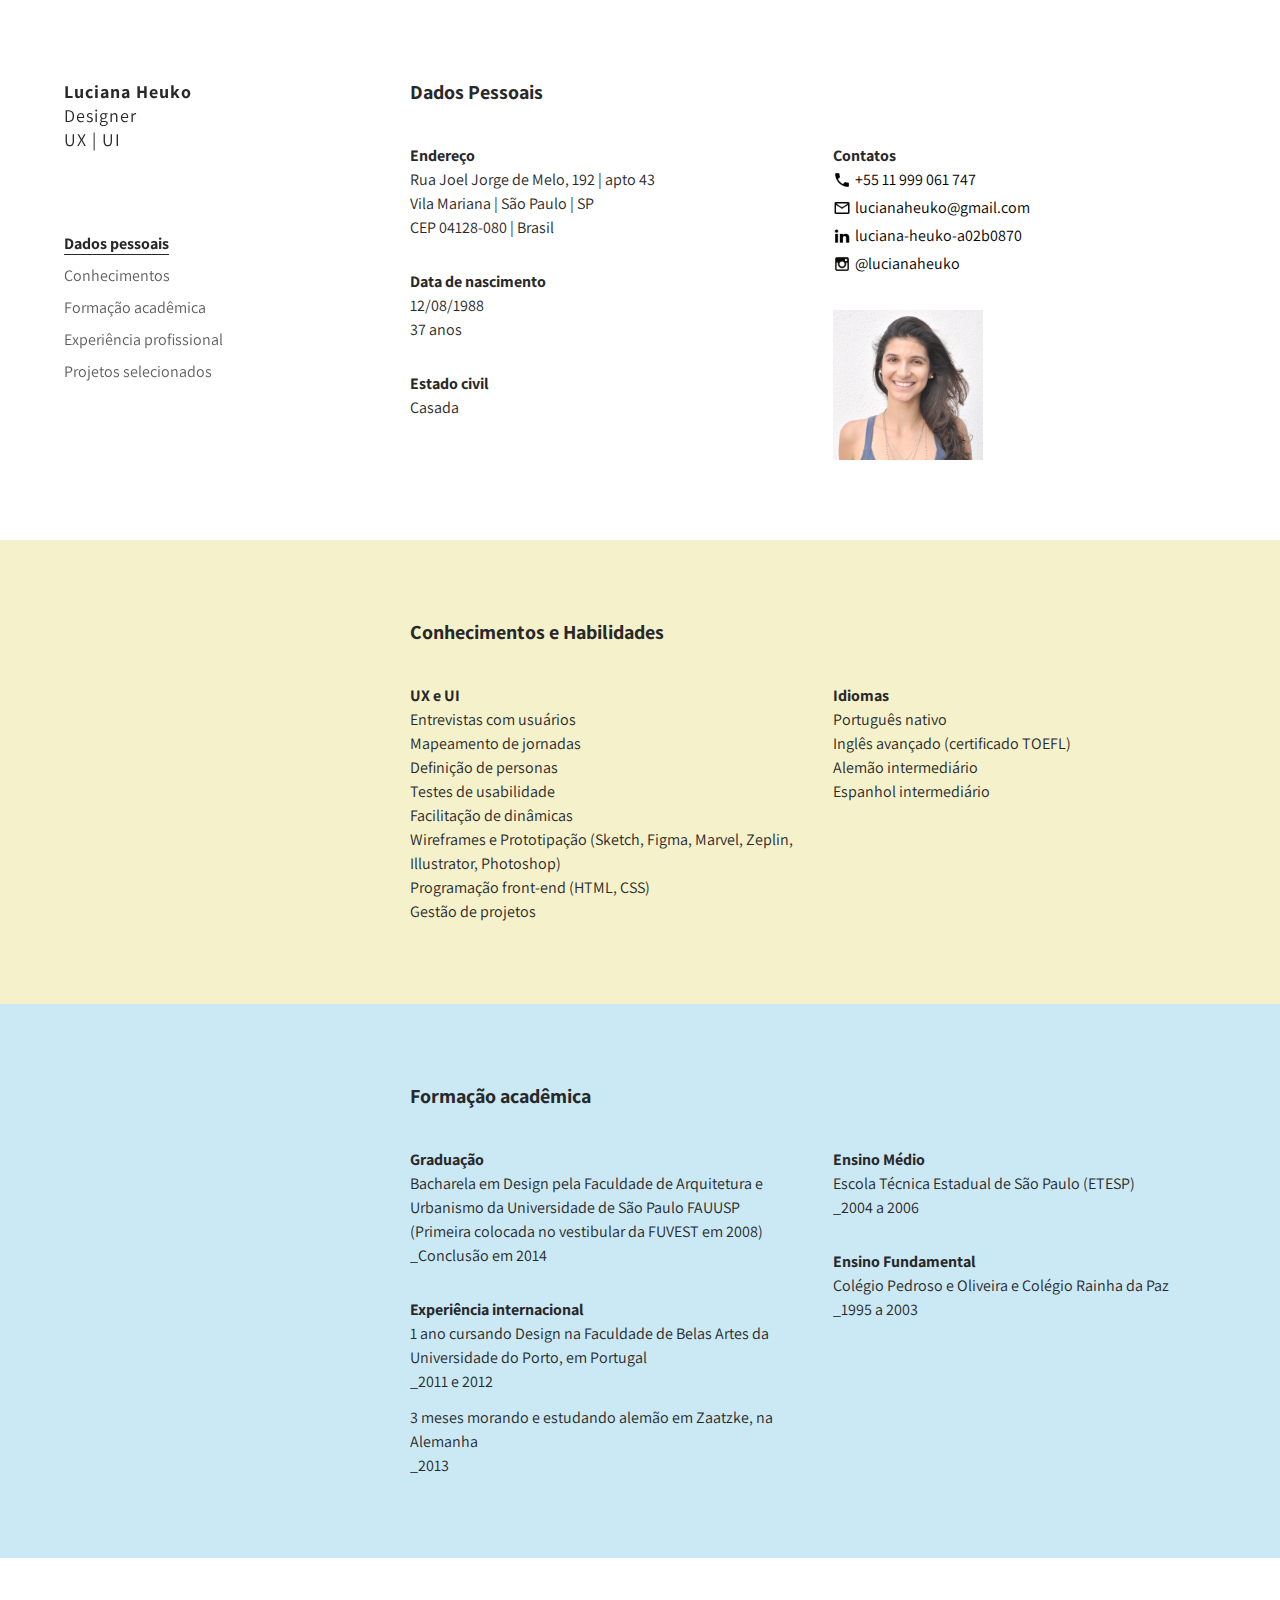
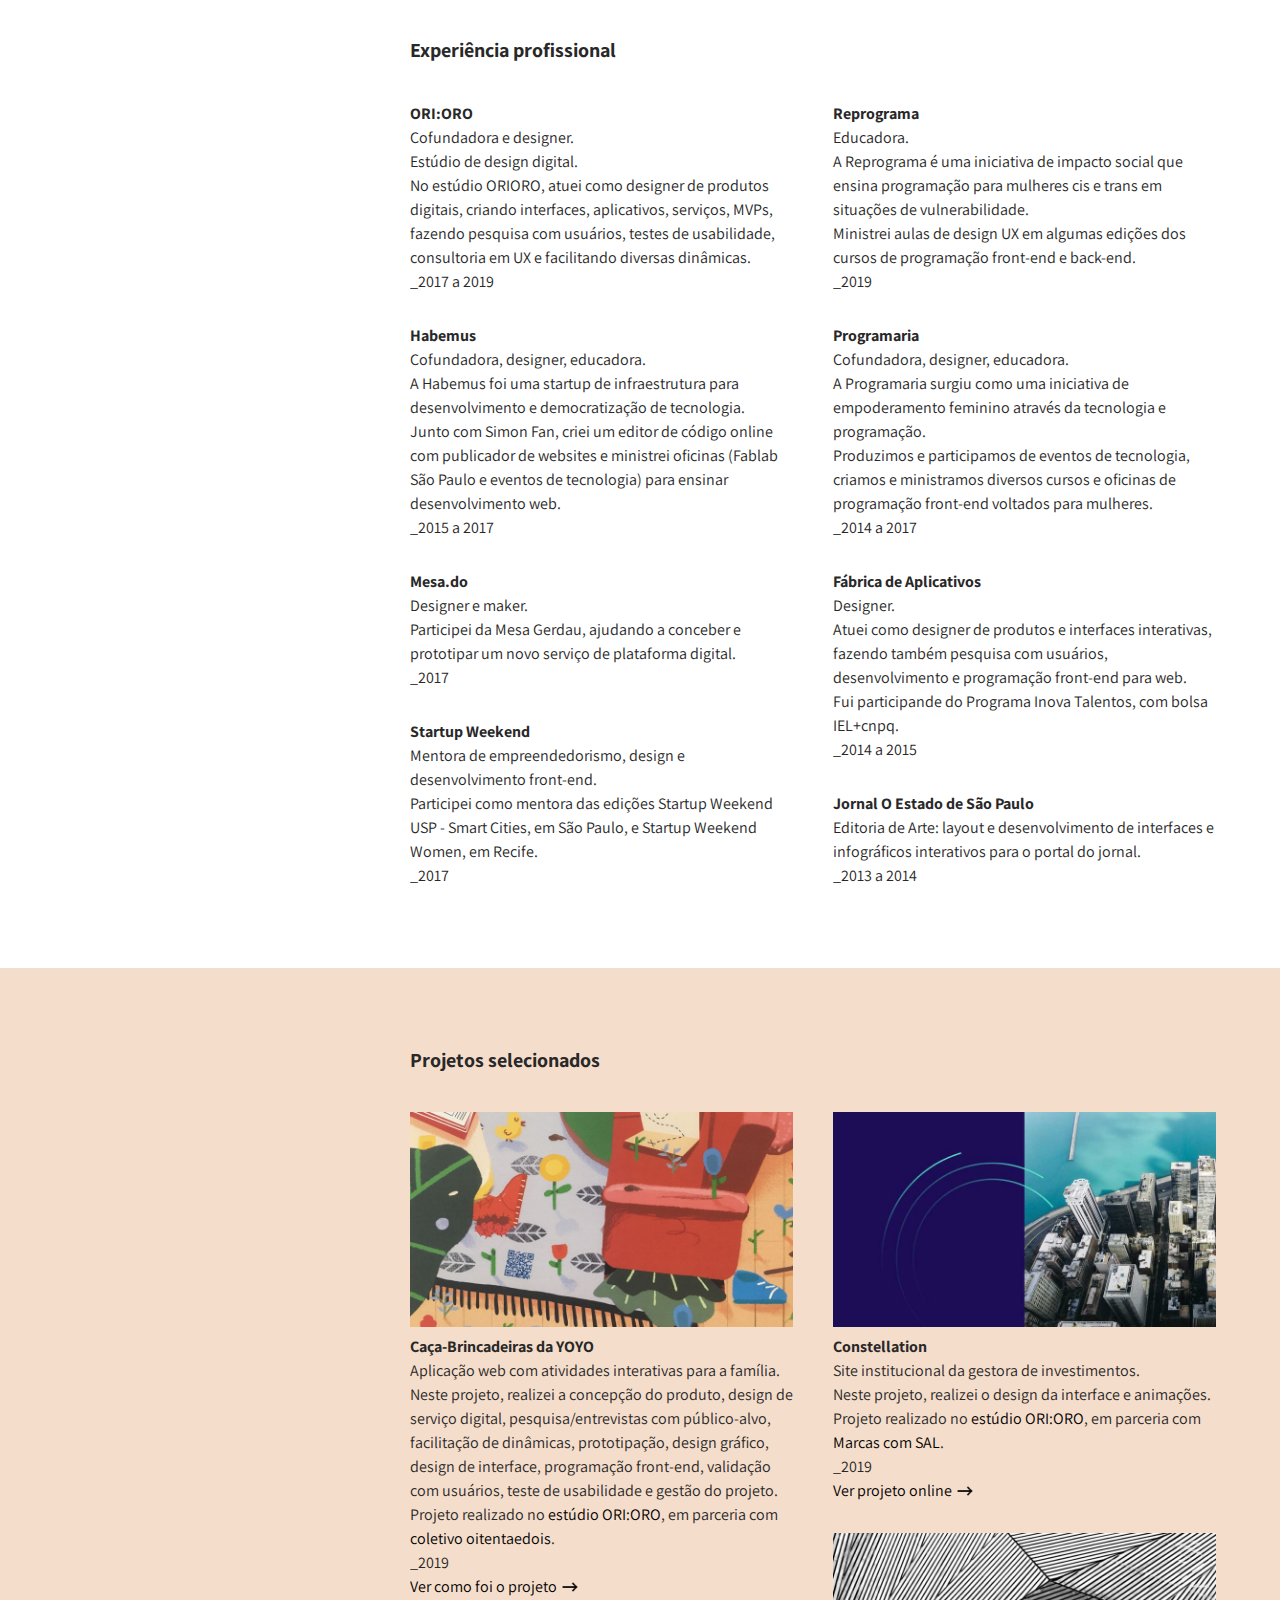
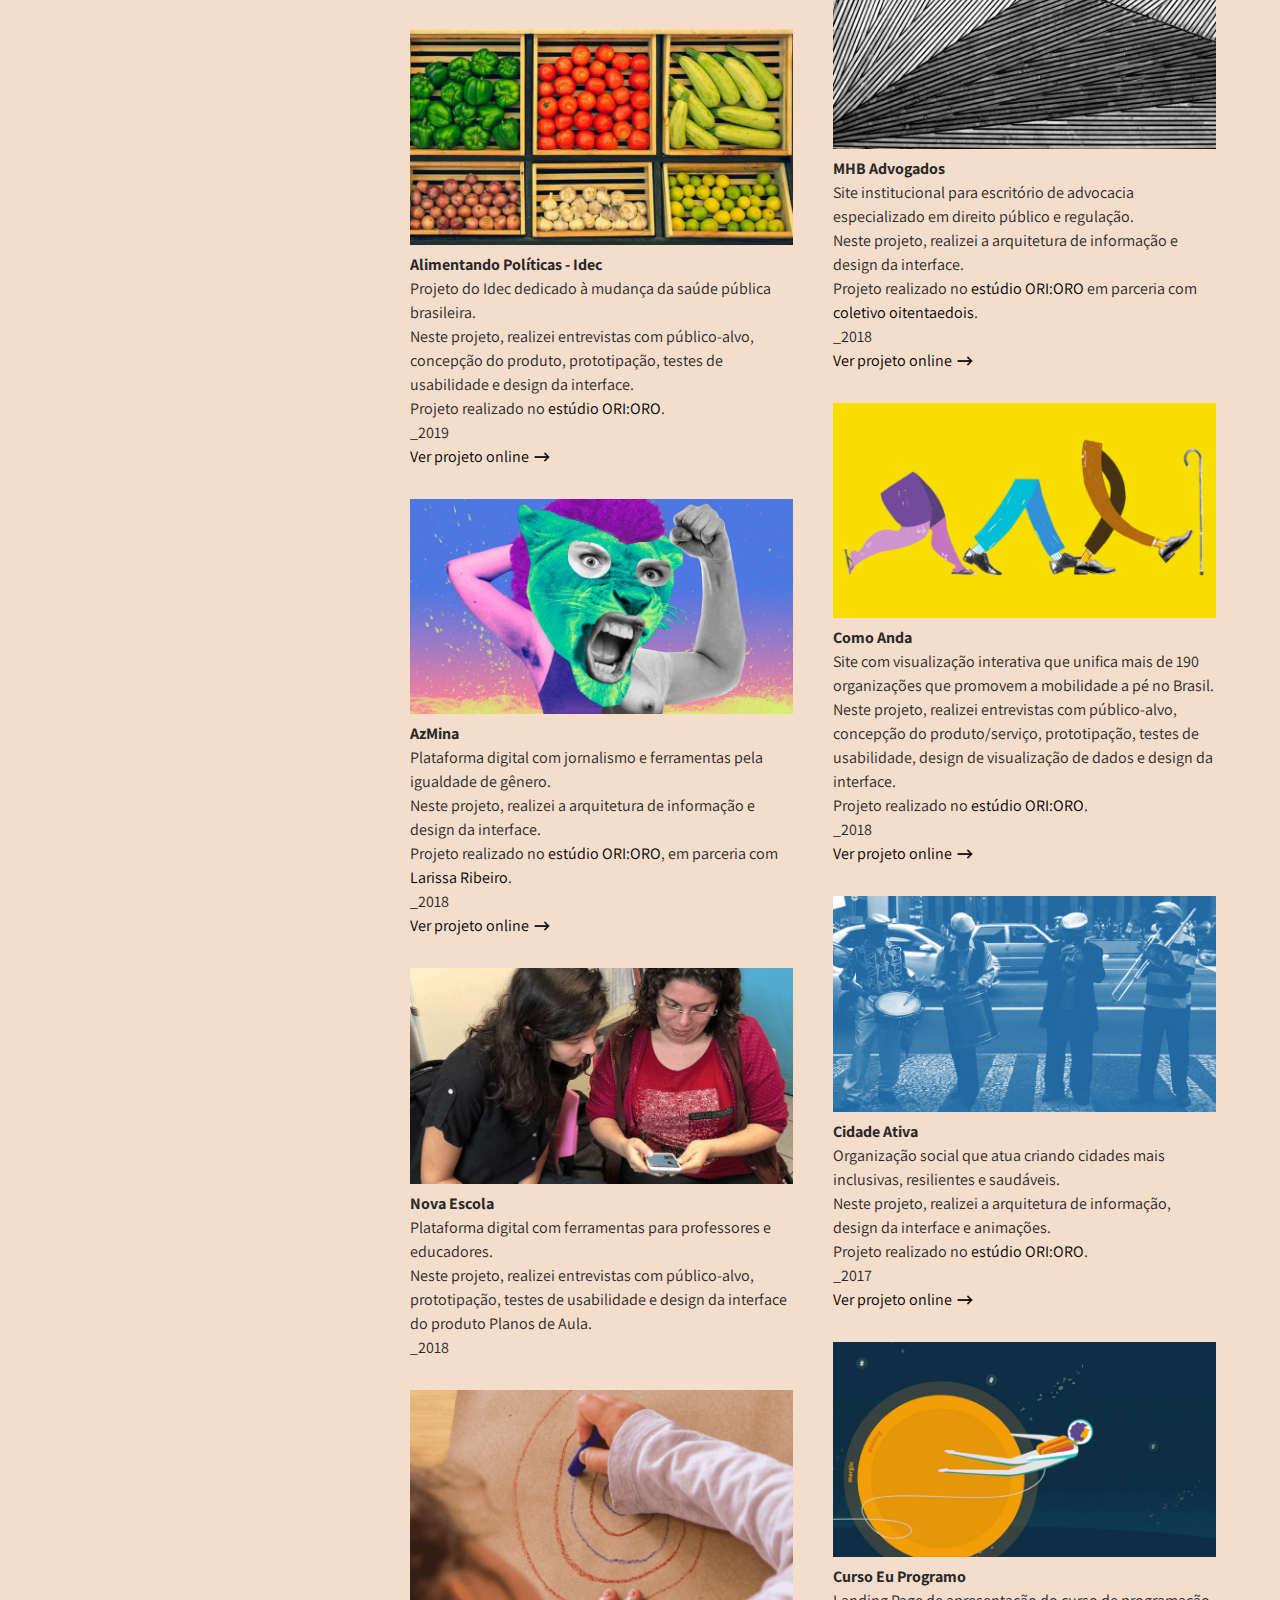
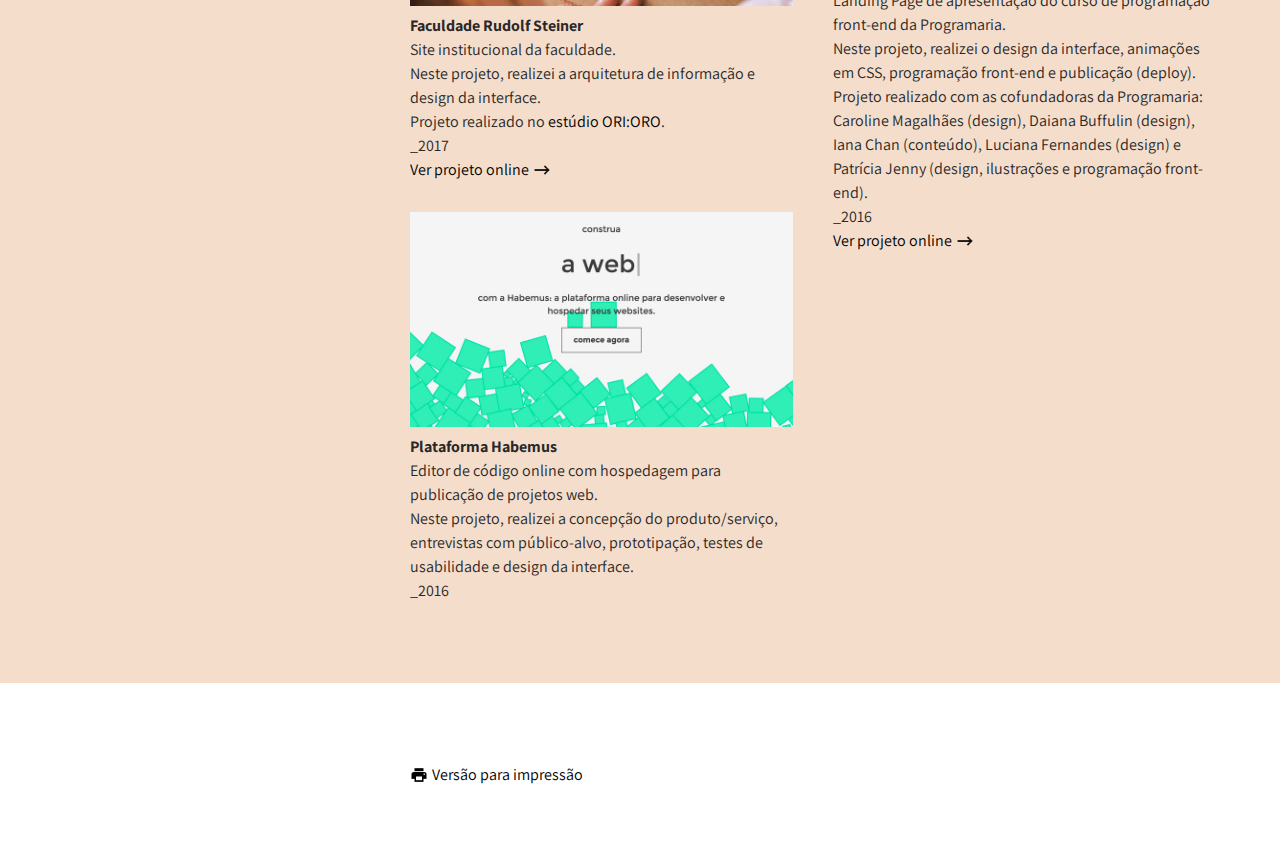
==== index.html @ aef6a34b "google analytics" ====
<!DOCTYPE html>
<html>
  <head>

    <!-- Global site tag (gtag.js) - Google Analytics -->
    <script async src="https://www.googletagmanager.com/gtag/js?id=UA-152820750-1"></script>
    <script>
      window.dataLayer = window.dataLayer || [];
      function gtag(){dataLayer.push(arguments);}
      gtag('js', new Date());

      gtag('config', 'UA-152820750-1');
    </script>


    <meta charset="utf-8">
    <title>Luciana Heuko | Designer</title>
    <meta name="viewport" content="width=device-width, initial-scale=1">

    <meta property="og:title" content="Luciana Heuko | Designer">
    <meta property="og:description" content="Currículo e Portfolio.">
    <meta property="og:image" content="https://lucianaheuko.github.io/portfolio/resources/imagem-luciana-heuko.jpg">
    <meta property="og:url" content="https://lucianaheuko.github.io/portfolio/">

    <link href="https://fonts.googleapis.com/css?family=Assistant:400,700&display=swap" rel="stylesheet">

    <!-- ****** favicons do faviconit.com ****** -->
  	<link rel="shortcut icon" href="resources/favicon/favicon.ico">
  	<link rel="icon" sizes="16x16 32x32 64x64" href="resources/favicon/favicon.ico">
  	<link rel="icon" type="image/png" sizes="196x196" href="resources/favicon/favicon-192.png">
  	<link rel="icon" type="image/png" sizes="160x160" href="resources/favicon/favicon-160.png">
  	<link rel="icon" type="image/png" sizes="96x96" href="resources/favicon/favicon-96.png">
  	<link rel="icon" type="image/png" sizes="64x64" href="resources/favicon/favicon-64.png">
  	<link rel="icon" type="image/png" sizes="32x32" href="resources/favicon/favicon-32.png">
  	<link rel="icon" type="image/png" sizes="16x16" href="resources/favicon/favicon-16.png">
  	<link rel="apple-touch-icon" href="resources/favicon/favicon-57.png">
  	<link rel="apple-touch-icon" sizes="114x114" href="resources/favicon/favicon-114.png">
  	<link rel="apple-touch-icon" sizes="72x72" href="resources/favicon/favicon-72.png">
  	<link rel="apple-touch-icon" sizes="144x144" href="resources/favicon/favicon-144.png">
  	<link rel="apple-touch-icon" sizes="60x60" href="resources/favicon/favicon-60.png">
  	<link rel="apple-touch-icon" sizes="120x120" href="resources/favicon/favicon-120.png">
  	<link rel="apple-touch-icon" sizes="76x76" href="resources/favicon/favicon-76.png">
  	<link rel="apple-touch-icon" sizes="152x152" href="resources/favicon/favicon-152.png">
  	<link rel="apple-touch-icon" sizes="180x180" href="resources/favicon/favicon-180.png">
  	<meta name="msapplication-TileColor" content="#FFFFFF">
  	<meta name="msapplication-TileImage" content="resources/favicon/favicon-144.png">
  	<meta name="msapplication-config" content="resources/favicon/browserconfig.xml">
  	<!-- ****** favicons do faviconit.com ****** -->

    <link rel="stylesheet" href="style/reset.css">
    <link rel="stylesheet" href="style/style.css">
    <link rel="stylesheet" href="style/header.css">
    <link rel="stylesheet" href="style/column.css">
  </head>
  <body>
    <div class="content-container">
      <header>
        <div class="fixed-content">
          <div class="identity">
            <strong>Luciana Heuko</strong><br>
            Designer<br>
            UX | UI
          </div>
          <nav id="main-nav">
            <ul>
              <li><a href="#dados-pessoais" class="active">Dados pessoais</a></li>
              <li><a href="#conhecimentos-habilidades">Conhecimentos</a></li>
              <li><a href="#formacao-academica">Formação acadêmica</a></li>
              <li><a href="#experiencia-profissional">Experiência profissional</a></li>
              <li><a href="#projetos-selecionados">Projetos selecionados</a></li>
            </ul>
          </nav>
        </div>
      </header>
      <main id="main-content">
        <section id="dados-pessoais" class="bg-white">
          <h1>Dados Pessoais</h1>
          <div class="columns">
            <div class="col-left">

              <div class="content-item">
                <h2>Endereço</h2>
                <address>
                  Rua Joel Jorge de Melo, 192 | apto 43<br>
                  Vila Mariana | São Paulo | SP<br>
                  CEP 04128-080 | Brasil
                </address>
              </div>

              <div class="content-item">
                <h2>Data de nascimento</h2>
                <p>
                  12/08/1988<br>
                  <span id="idade">31</span> anos
                </p>
              </div>

              <div class="content-item">
                <h2>Estado civil</h2>
                <p>
                  Casada
                </p>
              </div>

            </div>
            <div class="col-right">

              <div class="content-item">
                <h2>Contatos</h2>
                <a href="tel:+5511999061747" class="has-image-left">
                  <img src="resources/phone.png" alt="phone">
                  +55 11 999 061 747
                </a><br>
                <a href="mailto:lucianaheuko@gmail.com" class="has-image-left">
                  <img src="resources/mail_outline.png" alt="e-mail">
                  lucianaheuko@gmail.com
                </a><br>
                <a href="https://linkedin.com/in/luciana-heuko-a02b0870" target="_blank" class="has-image-left">
                  <img src="resources/linkedin.png" alt="linkedin">
                  luciana-heuko-a02b0870
                </a><br>
                <a href="https://www.instagram.com/lucianaheuko/" target="_blank" class="has-image-left">
                  <img src="resources/instagram.png" alt="instagram">
                  @lucianaheuko
                </a>
              </div>

              <div class="content-item">
                <img src="resources/imagem-luciana-heuko.jpg" class="photo-luciana" alt="foto de luciana heuko">
              </div>
            </div>

          </div>
        </section>
        <section id="conhecimentos-habilidades" class="bg-yellow">
          <h1>Conhecimentos e Habilidades</h1>
          <div class="columns">
            <div class="col-left">

              <div class="content-item">
                <h2>UX e UI</h2>
                <p>
                  Entrevistas com usuários<br>
                  Mapeamento de jornadas<br>
                  Definição de personas<br>
                  Testes de usabilidade<br>
                  Facilitação de dinâmicas<br>
                  Wireframes e Prototipação (Sketch, Figma, Marvel, Zeplin, Illustrator, Photoshop)<br>
                  Programação front-end (HTML, CSS)<br>
                  Gestão de projetos<br>
                </p>
              </div>

            </div>

            <div class="col-right">

              <div class="content-item">
                <h2>Idiomas</h2>
                <p>
                  Português nativo<br>
                  Inglês avançado (certificado TOEFL)<br>
                  Alemão intermediário<br>
                  Espanhol intermediário
                </p>
              </div>
          </div>
        </section>

        <section id="formacao-academica" class="bg-blue">
          <div class="content">
            <h1>Formação acadêmica</h1>
            <div class="columns">
              <div class="col-left">

                <div class="content-item">
                  <h2>Graduação</h2>
                  <p>
                    Bacharela em Design pela Faculdade de Arquitetura e Urbanismo da Universidade de São Paulo FAUUSP<br>
                    (Primeira colocada no vestibular da FUVEST em 2008)<br>
                    _Conclusão em 2014
                  </p>
                </div>

                <div class="content-item">
                  <h2>Experiência internacional</h2>
                  <p>
                    1 ano cursando Design na Faculdade de Belas Artes da Universidade do Porto, em Portugal<br>
                    _2011 e 2012
                  </p>
                  <p>
                    3 meses morando e estudando alemão em Zaatzke, na Alemanha<br>
                    _2013
                  </p>
                </div>
              </div>
              <div class="col-right">

                <div class="content-item">
                  <h2>Ensino Médio</h2>
                  <p>
                    Escola Técnica Estadual de São Paulo (ETESP)<br>
                    _2004 a 2006
                  </p>
                </div>

                <div class="content-item">
                  <h2>Ensino Fundamental</h2>
                  <p>
                    Colégio Pedroso e Oliveira e Colégio Rainha da Paz<br>
                    _1995 a 2003
                  </p>
                </div>
              </div>
            </div>
          </div>
        </section>
        <section id="experiencia-profissional" class="bg-white">
          <h1>Experiência profissional</h1>
          <div class="columns">
            <div class="col-left">

              <div class="content-item">
                <h2>ORI:ORO</h2>
                <p>
                  Cofundadora e designer.<br>
                  Estúdio de design digital.<br>
                  No estúdio ORIORO, atuei como designer de produtos digitais, criando interfaces, aplicativos, serviços, MVPs, fazendo pesquisa com usuários, testes de usabilidade, consultoria em UX e facilitando diversas dinâmicas.<br>
                  _2017 a 2019
                </p>
              </div>

              <div class="content-item">
                <h2>Habemus</h2>
                <p>
                  Cofundadora, designer, educadora.<br>
                  A Habemus foi uma startup de infraestrutura para desenvolvimento e democratização de tecnologia.<br>
                  Junto com Simon Fan, criei um editor de código online com publicador de websites e ministrei oficinas (Fablab São Paulo e eventos de tecnologia) para ensinar desenvolvimento web.<br>
                  _2015 a 2017
                </p>
              </div>

              <div class="content-item">
                <h2>Mesa.do</h2>
                <p>
                  Designer e maker.<br>
                  Participei da Mesa Gerdau, ajudando a conceber e prototipar um novo serviço de plataforma digital.<br>
                  _2017
                </p>
              </div>

              <div class="content-item">
                <h2>Startup Weekend</h2>
                <p>
                  Mentora de empreendedorismo, design e desenvolvimento front-end.<br>
                  Participei como mentora das edições Startup Weekend USP - Smart Cities,  em São Paulo, e Startup Weekend Women, em Recife.<br>
                  _2017
                </p>
              </div>

            </div>
            <div class="col-right">

              <div class="content-item">
                <h2>Reprograma</h2>
                <p>
                  Educadora.<br>
                  A Reprograma é uma iniciativa de impacto social que ensina programação para mulheres cis e trans em situações de vulnerabilidade.<br>
                  Ministrei aulas de design UX em algumas edições dos cursos de programação front-end e back-end.<br>
                  _2019
                </p>
              </div>

              <div class="content-item">
                <h2>Programaria</h2>
                <p>
                  Cofundadora, designer, educadora.<br>
                  A Programaria surgiu como uma iniciativa de empoderamento feminino através da tecnologia e programação.<br>
                  Produzimos e participamos de eventos de tecnologia, criamos e ministramos diversos cursos e oficinas de programação front-end voltados para mulheres.<br>
                  _2014 a 2017
                </p>
              </div>

              <div class="content-item">
                <h2>Fábrica de Aplicativos</h2>
                <p>
                  Designer.<br>
                  Atuei como designer de produtos e interfaces interativas, fazendo também pesquisa com usuários, desenvolvimento e programação front-end para web.<br>
                  Fui participande do Programa Inova Talentos, com bolsa IEL+cnpq.<br>
                  _2014 a 2015
                </p>
              </div>

              <div class="content-item">
                <h2>Jornal O Estado de São Paulo</h2>
                <p>
                  Editoria de Arte: layout e desenvolvimento de interfaces e infográficos interativos para o portal do jornal.<br>
                  _2013 a 2014
                </p>
              </div>
            </div>
          </div>
        </section>

        <section id="projetos-selecionados" class="bg-orange">
          <h1>Projetos selecionados</h1>
          <div class="columns">
            <div class="col-left">

              <div class="content-item">
                <img src="resources/projetos/yoyo/yoyo-thumb-2.jpg" alt="Projeto Caça-Brincadeiras da YOYO">
                <h2>Caça-Brincadeiras da YOYO</h2>
                <p>
                  Aplicação web com atividades interativas para a família.<br>
                  Neste projeto, realizei a concepção do produto, design de serviço digital, pesquisa/entrevistas com público-alvo, facilitação de dinâmicas, prototipação, design gráfico, design de interface, programação front-end, validação com usuários, teste de usabilidade e gestão do projeto.<br>
                  Projeto realizado no <a href="https://orioro.design/" target="_blank">estúdio ORI:ORO</a>, em parceria com <a href="http://www.oitentaedois.com/" target="_blank">coletivo oitentaedois</a>.<br>
                  _2019<br>
                  <a href="projetos/projeto-yoyo.html" class="project-link has-image-right">
                    Ver como foi o projeto
                    <img src="resources/arrow-next.png" alt="seta próximo">
                  </a>
                </p>
              </div>

              <div class="content-item">
                <img src="resources/projetos/alimentando-politicas/alimentando-politicas-thumb.jpg" alt="Projeto Alimentando Políticas - Idec">
                <h2>Alimentando Políticas - Idec</h2>
                <p>
                  Projeto do Idec dedicado à mudança da saúde pública brasileira.<br>
                  Neste projeto, realizei entrevistas com público-alvo, concepção do produto, prototipação, testes de usabilidade e design da interface.<br>
                  Projeto realizado no <a href="https://orioro.design/" target="_blank">estúdio ORI:ORO</a>.<br>
                  _2019<br>
                  <a href="http://alimentandopoliticas.org.br/" target="_blank" class="project-link has-image-right">
                    Ver projeto online
                    <img src="resources/arrow-next.png" alt="seta próximo">
                  </a>
                </p>
              </div>

              <div class="content-item">
                <img src="resources/projetos/azmina/azmina-thumb-2.jpg" alt="Projeto AzMina">
                <h2>AzMina</h2>
                <p>
                  Plataforma digital com jornalismo e ferramentas pela igualdade de gênero.<br>
                  Neste projeto, realizei a arquitetura de informação e design da interface.<br>
                  Projeto realizado no <a href="https://orioro.design/" target="_blank">estúdio ORI:ORO</a>, em parceria com <a href="https://larissaribeiro.com/" target="_blank">Larissa Ribeiro</a>.<br>
                  _2018<br>
                  <a href="https://azmina.com.br/" target="_blank" class="project-link has-image-right">
                    Ver projeto online
                    <img src="resources/arrow-next.png" alt="seta próximo">
                  </a>
                </p>
              </div>

              <div class="content-item">
                <img src="resources/projetos/nova-escola/nova-escola-entrevista-professora-teste-usabilidade_capa.png" alt="Projeto Nova Escola">
                <h2>Nova Escola</h2>
                <p>
                  Plataforma digital com ferramentas para professores e educadores.<br>
                  Neste projeto, realizei entrevistas com público-alvo, prototipação, testes de usabilidade e design da interface do produto Planos de Aula.<br>
                  _2018<br>
                  <!-- <a href="projetos/projeto-habemus.html" class="project-link has-image-right">
                    Ver projeto
                    <img src="resources/arrow-next.png" alt="">
                  </a> -->
                </p>
              </div>

              <div class="content-item">
                <img src="resources/projetos/frs/faculdade-rudolf-thumb.png" alt="Projeto Faculdade Rudolf Steiner">
                <h2>Faculdade Rudolf Steiner</h2>
                <p>
                  Site institucional da faculdade.<br>
                  Neste projeto, realizei a arquitetura de informação e design da interface.<br>
                  Projeto realizado no <a href="https://orioro.design/" target="_blank">estúdio ORI:ORO</a>.<br>
                  _2017<br>
                  <a href="http://faculdaderudolfsteiner.com.br/" target="_blank" class="project-link has-image-right">
                    Ver projeto online
                    <img src="resources/arrow-next.png" alt="seta próximo">
                  </a>
                </p>
              </div>

              <div class="content-item">
                <img src="resources/projetos/habemus/habemus-thumb.jpg" alt="Projeto Plataforma Habemus">
                <h2>Plataforma Habemus</h2>
                <p>
                  Editor de código online com hospedagem para publicação de projetos web.<br>
                  Neste projeto, realizei a concepção do produto/serviço, entrevistas com público-alvo, prototipação, testes de usabilidade e design da interface.<br>
                  _2016<br>
                  <!-- <a href="projetos/projeto-habemus.html" class="project-link has-image-right">
                    Ver projeto
                    <img src="resources/arrow-next.png" alt="">
                  </a> -->
                </p>
              </div>

            </div>

            <div class="col-right">

              <div class="content-item">
                <img src="resources/projetos/constellation/constellation-thumb.jpg" alt="Projeto Constellation">
                <h2>Constellation</h2>
                <p>
                  Site institucional da gestora de investimentos.<br>
                  Neste projeto, realizei o design da interface e animações.<br>
                  Projeto realizado no <a href="https://orioro.design/" target="_blank">estúdio ORI:ORO</a>, em parceria com <a href="https://marcascomsal.com/" target="_blank">Marcas com SAL</a>.<br>
                  _2019<br>
                  <a href="https://constellation.com.br/" target="_blank" class="project-link has-image-right">
                    Ver projeto online
                    <img src="resources/arrow-next.png" alt="seta próximo">
                  </a>
                </p>
              </div>

              <div class="content-item">
                <img src="resources/projetos/mhb/mhb-thumb-2.jpg" alt="Projeto MHB Advogados">
                <h2>MHB Advogados</h2>
                <p>
                  Site institucional para escritório de advocacia especializado em direito público e regulação.<br>
                  Neste projeto, realizei a arquitetura de informação e design da interface.<br>
                  Projeto realizado no <a href="https://orioro.design/" target="_blank">estúdio ORI:ORO</a> em parceria com <a href="http://www.oitentaedois.com/" target="_blank">coletivo oitentaedois</a>.<br>
                  _2018<br>
                  <a href="https://mhba.com.br/" target="_blank" class="project-link has-image-right">
                    Ver projeto online
                    <img src="resources/arrow-next.png" alt="seta próximo">
                  </a>
                </p>
              </div>

              <div class="content-item">
                <img src="resources/projetos/como-anda/como-anda-thumb.png" alt="Projeto Como Anda">
                <h2>Como Anda</h2>
                <p>
                  Site com visualização interativa que unifica mais de 190 organizações que promovem a mobilidade a pé no Brasil.<br>
                  Neste projeto, realizei entrevistas com público-alvo, concepção do produto/serviço, prototipação, testes de usabilidade, design de visualização de dados e design da interface.<br>
                  Projeto realizado no <a href="https://orioro.design/" target="_blank">estúdio ORI:ORO</a>.<br>
                  _2018<br>
                  <a href="https://comoanda.org.br/" target="_blank" class="project-link has-image-right">
                    Ver projeto online
                    <img src="resources/arrow-next.png" alt="seta próximo">
                  </a>
                </p>
              </div>

              <div class="content-item">
                <img src="resources/projetos/cidade-ativa/cidade-ativa-thumb-2.jpg" alt="Projeto Cidade Ativa">
                <h2>Cidade Ativa</h2>
                <p>
                  Organização social que atua criando cidades mais inclusivas, resilientes e saudáveis.<br>
                  Neste projeto, realizei a arquitetura de informação, design da interface e animações.<br>
                  Projeto realizado no <a href="https://orioro.design/" target="_blank">estúdio ORI:ORO</a>.<br>
                  _2017<br>
                  <a href="https://cidadeativa.org/" target="_blank" class="project-link has-image-right">
                    Ver projeto online
                    <img src="resources/arrow-next.png" alt="seta próximo">
                  </a>
                </p>
              </div>

              <div class="content-item">
                <img src="resources/projetos/eu-programo/eu-programo-thumb.jpg" alt="Projeto Curso Eu Programo">
                <h2>Curso Eu Programo</h2>
                <p>
                  Landing Page de apresentação do curso de programação front-end da Programaria.<br>
                  Neste projeto, realizei o design da interface, animações em CSS, programação front-end e publicação (deploy).<br>
                  Projeto realizado com as cofundadoras da Programaria: Caroline Magalhães (design), Daiana Buffulin (design), Iana Chan (conteúdo), Luciana Fernandes (design) e Patrícia Jenny (design, ilustrações e programação front-end).<br>
                  _2016<br>
                  <a href="https://www.programaria.org/cursos/euprogramo/" target="_blank" class="project-link has-image-right">
                    Ver projeto online
                    <img src="resources/arrow-next.png" alt="seta próximo">
                  </a>
                </p>
              </div>

            </div>
          </div>
        </section>
        <footer>
          <a href="javascript:window.print()" class="has-image-left">
            <img src="resources/print.png" alt="imprima o currículo">
            Versão para impressão
          </a>
        </footer>
      </main>
    </div>


    <script type="text/javascript" src="script/jquery-3.3.1.min.js"></script>
    <script type="text/javascript" src="script/script.js"></script>
    <script type="text/javascript" src="script/smooth-scroll.js"></script>
  </body>
</html>
---- style/style.css ----
body {
  font-family: 'Assistant', sans-serif;
  font-size: 16px;
  line-height: 1.5;
  color: #282828;
  font-weight: 400;
  width: 100%;
  overflow-x: hidden;
}

strong {
  font-weight: 700;
}

section,
footer {
  padding-top: 80px; /* muda no media */
  padding-bottom: 50px; /* 80-30 from content-item */
  position: relative;
  z-index: 2;
}

section::before {
  content: '';
  /* width: calc((100vw - 1200px) / 2 + 360px); */
  width: calc(100vw /2);
  position: absolute;
  background-color: inherit;
  top: 0;
  bottom: 0;
  right: calc(100%);
}

section::after {
  content: '';
  width: calc(100vw /2);
  position: absolute;
  background-color: inherit;
  top: 0;
  bottom: 0;
  left: calc(100%);
}

@media (max-width: 700px)
{
  section {
    padding-top: 60px; /* em vez de 80px */
    padding-bottom: 30px; /* em vez de 50px */
  }

  section::before {
    width: calc((100vw - 100%) /2);
  }

  section::after {
    width: calc((100vw - 100%) /2);
  }
}

section.bg-white {
  background-color: white;
}
section.bg-yellow {
  background-color: #F5F1CB;
}
section.bg-blue {
  background-color: #CBE8F5;
}
section.bg-orange {
  background-color: #F5DDCB;
}
section.bg-green {
  background-color: #DDFDE7;
}
section.bg-purple {
  background-color: #F6DAF3;
}

h1 {
  font-size: 20px;
  line-height: 1.2;
  font-weight: 700;
  margin-bottom: 40px; /* muda no media */
}

h2 {
  font-weight: 700;
}

.content-item {
  margin-bottom: 30px;
}

p {
  margin-bottom: 12px;
}

a {
  text-decoration: none;
  /* color: #282828; */
  color: black;
}

@media (max-width: 700px)
{
  h1 {
    margin-bottom: 30px; /* em vez de 40px */
  }
  a {
    text-decoration: underline;
  }
}

a:hover,
a:active
 {
  text-decoration: underline;
}

.content-item img {
  width: 100%;
  display: block;
  margin-bottom: 8px;
}

.has-image-left,
.has-image-right {
  display: inline-flex;
  flex-direction: row;
  align-items: center;
  justify-content: flex-start;
}

.has-image-left img {
  width: 18px;
  margin-right: 4px;
  margin-bottom: 0;
}

.has-image-right img {
  width: 18px;
  margin-left: 4px;
  margin-bottom: 0;
}

.photo-luciana {
  width: 40%;
  min-width: 100px;
  max-width: 150px;
}

@media print {
  body {
    font-size: 11pt;
  }
  section,
  footer {
    padding-top: 10mm;
    padding-bottom: 5mm;
  }
  section,
  section.bg-white,
  section.bg-yellow,
  section.bg-blue,
  section.bg-green,
  section.bg-purple,
  section.bg-orange {
    background-color: transparent;
  }
  .content-item {
    margin-bottom: 5mm;
  }
  h1 {
    font-size: 14pt;
    margin-bottom: 6mm;
  }
  p {
    margin-bottom: 3mm;
  }
  #projetos-selecionados img,
  #projetos-selecionados .project-link,
  footer {
    display: none;
  }
}
---- style/header.css ----
header .fixed-content {
  position: fixed; /* muda no media */
  z-index: 3;
}

header .identity {
  font-size: 18px;
  line-height: 24px;
  letter-spacing: 1px;
  margin-bottom: 80px; /* muda no media */
}

@media (max-width: 700px)
{
  header .fixed-content {
    position: static;
  }
  header .identity {
    margin-bottom: 60px;
  }
}

header nav li {
  margin-bottom: 8px;
}

header nav li:last-child {
  margin-bottom: 0;
}

header nav a {
  position: relative;
  z-index: 2;
  color: #5F5F5F;
  text-decoration: none;
}

header nav a.active {
  font-weight: 700;
  border-bottom: 1px solid #282828;
  color: #282828;
}

header nav a:hover {
  text-decoration: none;
}

header nav a::before {
  content: '';
  width: 0;
  height: 100%;
  border-bottom: 1px solid #C8C8C8;
  z-index: -1;
  position: absolute;
  top: 0;
  left: 0;
  transition: width ease 0.4s;
}

header nav a:hover::before,
header nav a.active {
  width: 100%;
}

@media print {
  #main-nav {
    display: none;
  }
  header .identity {
    margin-bottom: 0;
  }
}
---- style/column.css ----
.content-container {
  width: 90%;
  max-width: 1200px;
  margin: 0 auto;

  display: flex;
  flex-direction: row; /* muda no media */
  align-items: flex-start;
  justify-content: space-between;
}

header {
  position: relative;
  margin-top: 80px; /* muda no media */
  width: 30%; /* muda no media */
}

main {
  width: 70%; /* muda no media */
}

@media (max-width: 700px)
{
  .content-container {
    flex-direction: column; /* em vez de row */
  }

  header {
    margin-top: 60px; /* em vez de 80px */
    width: 100%; /* em vez de 30% */
  }

  main {
    width: 100%; /* em vez de 30% */
  }
}

.columns {
  display: flex;
  flex-direction: row;
  align-items: flex-start;
  justify-content: space-between;
}

.columns .col-left {
  width: 47.5%;
  margin-right: 5%;
  /* background-color: rgba(22,22,22, 0.1); */
}

.columns .col-right {
  width: 47.5%;
  /* background-color: rgba(22,22,22, 0.1); */
}

@media (max-width: 500px)
{
  .columns {
    flex-direction: column; /* em vez de row */
  }
  .columns .col-left {
    width: 100%;
    margin-right: 0;
  }
  .columns .col-right {
    width: 100%;
  }
}
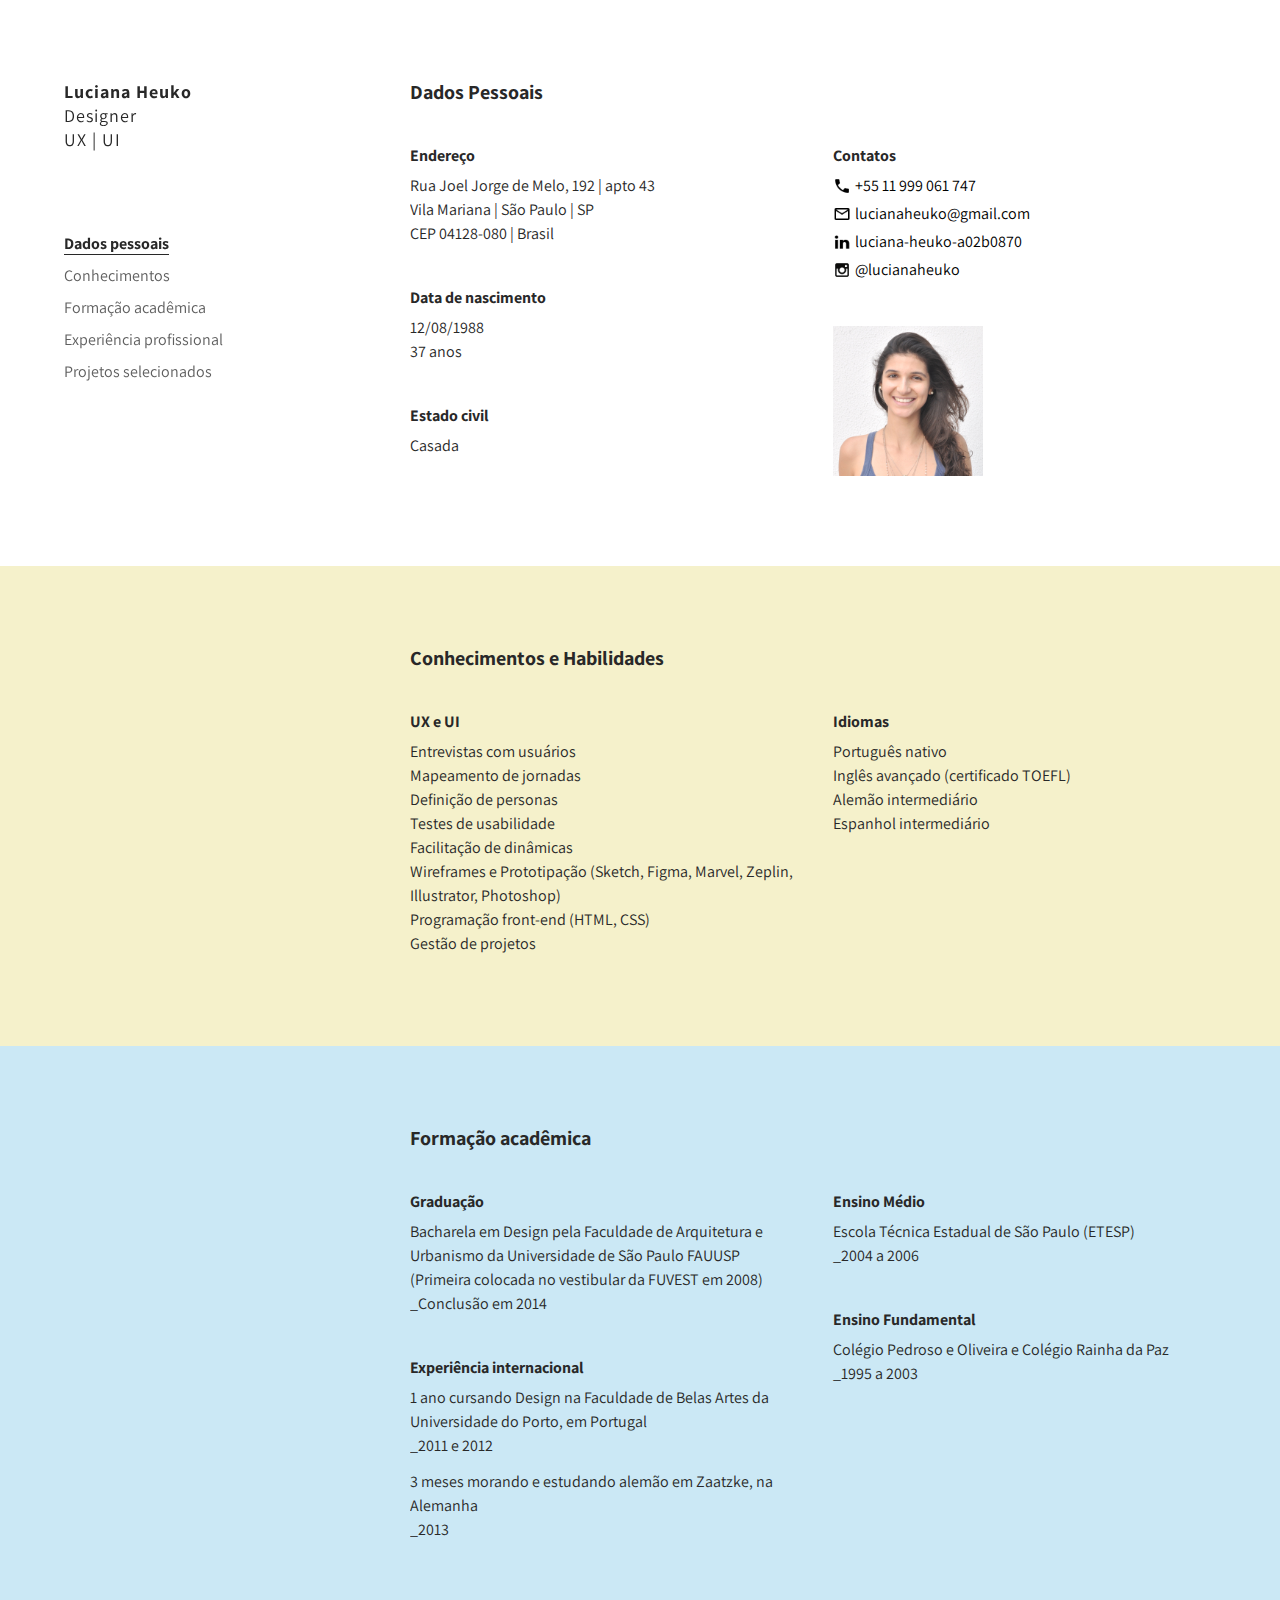
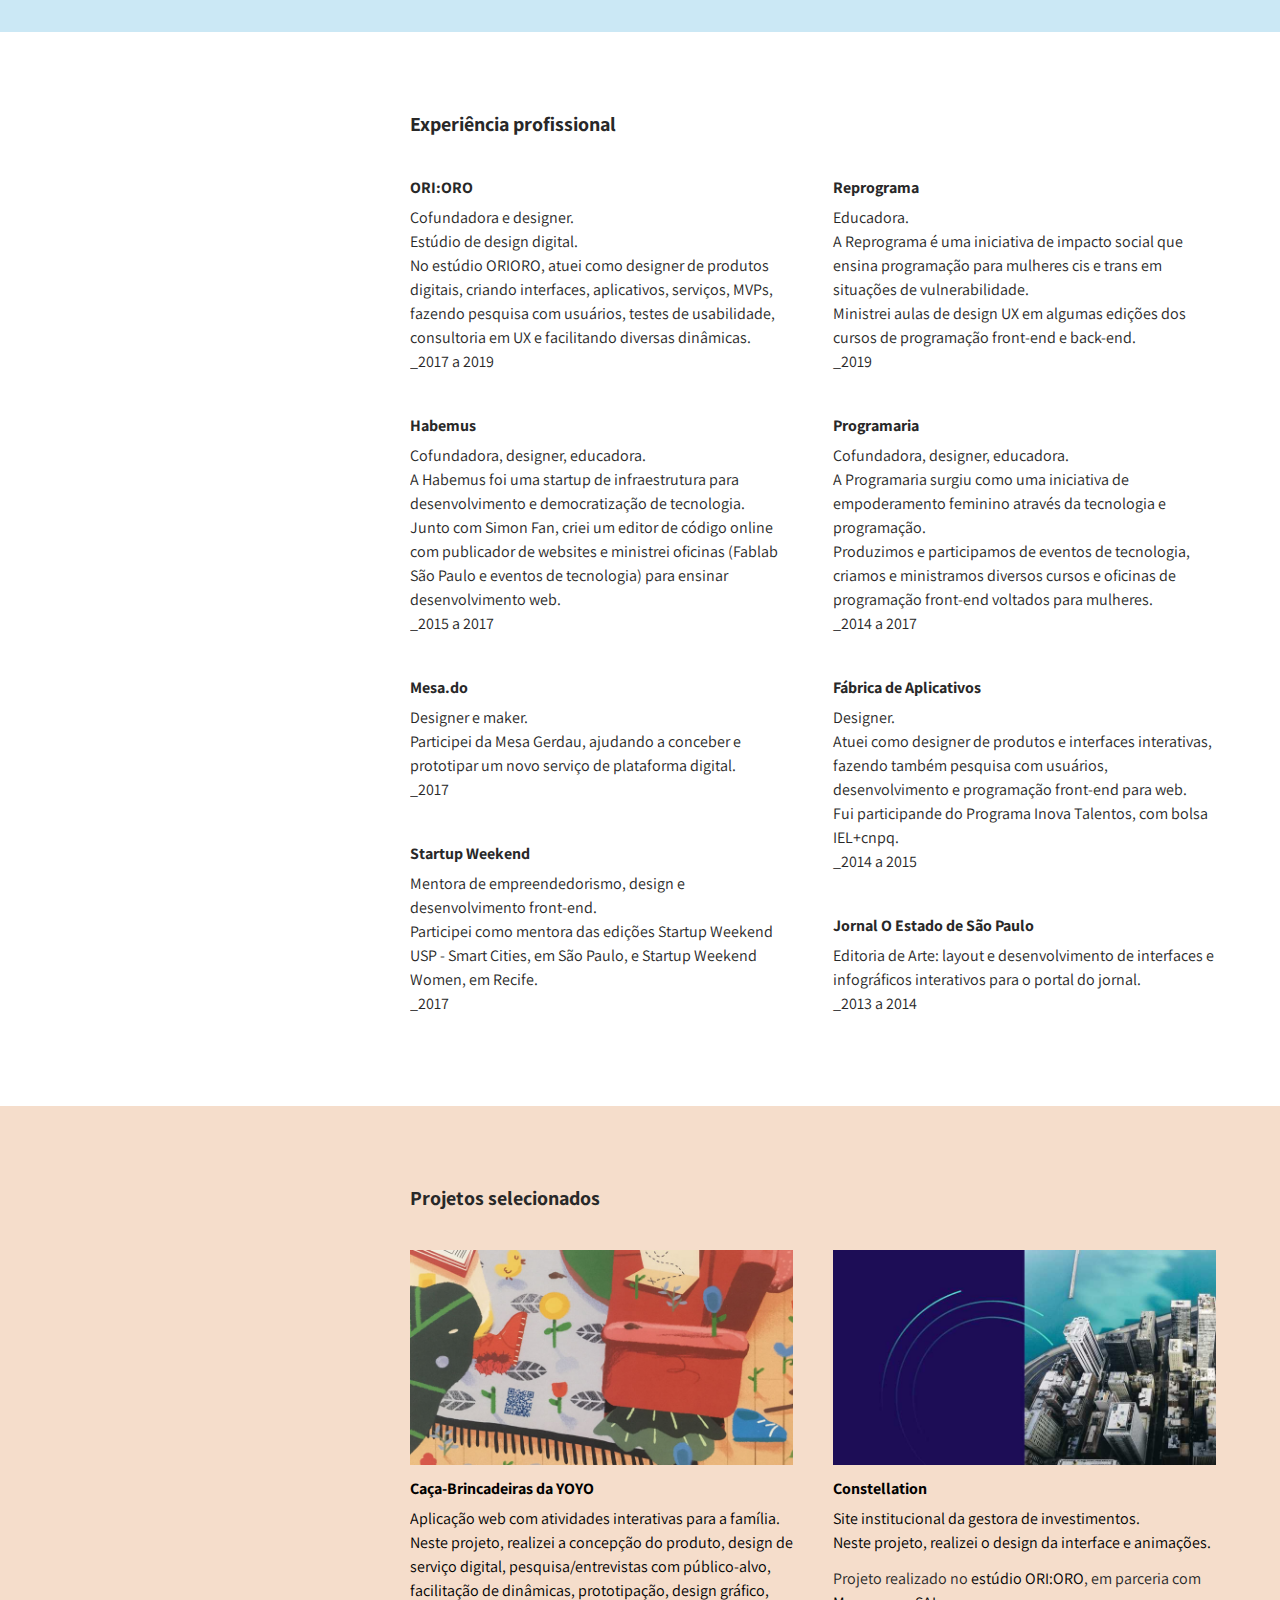
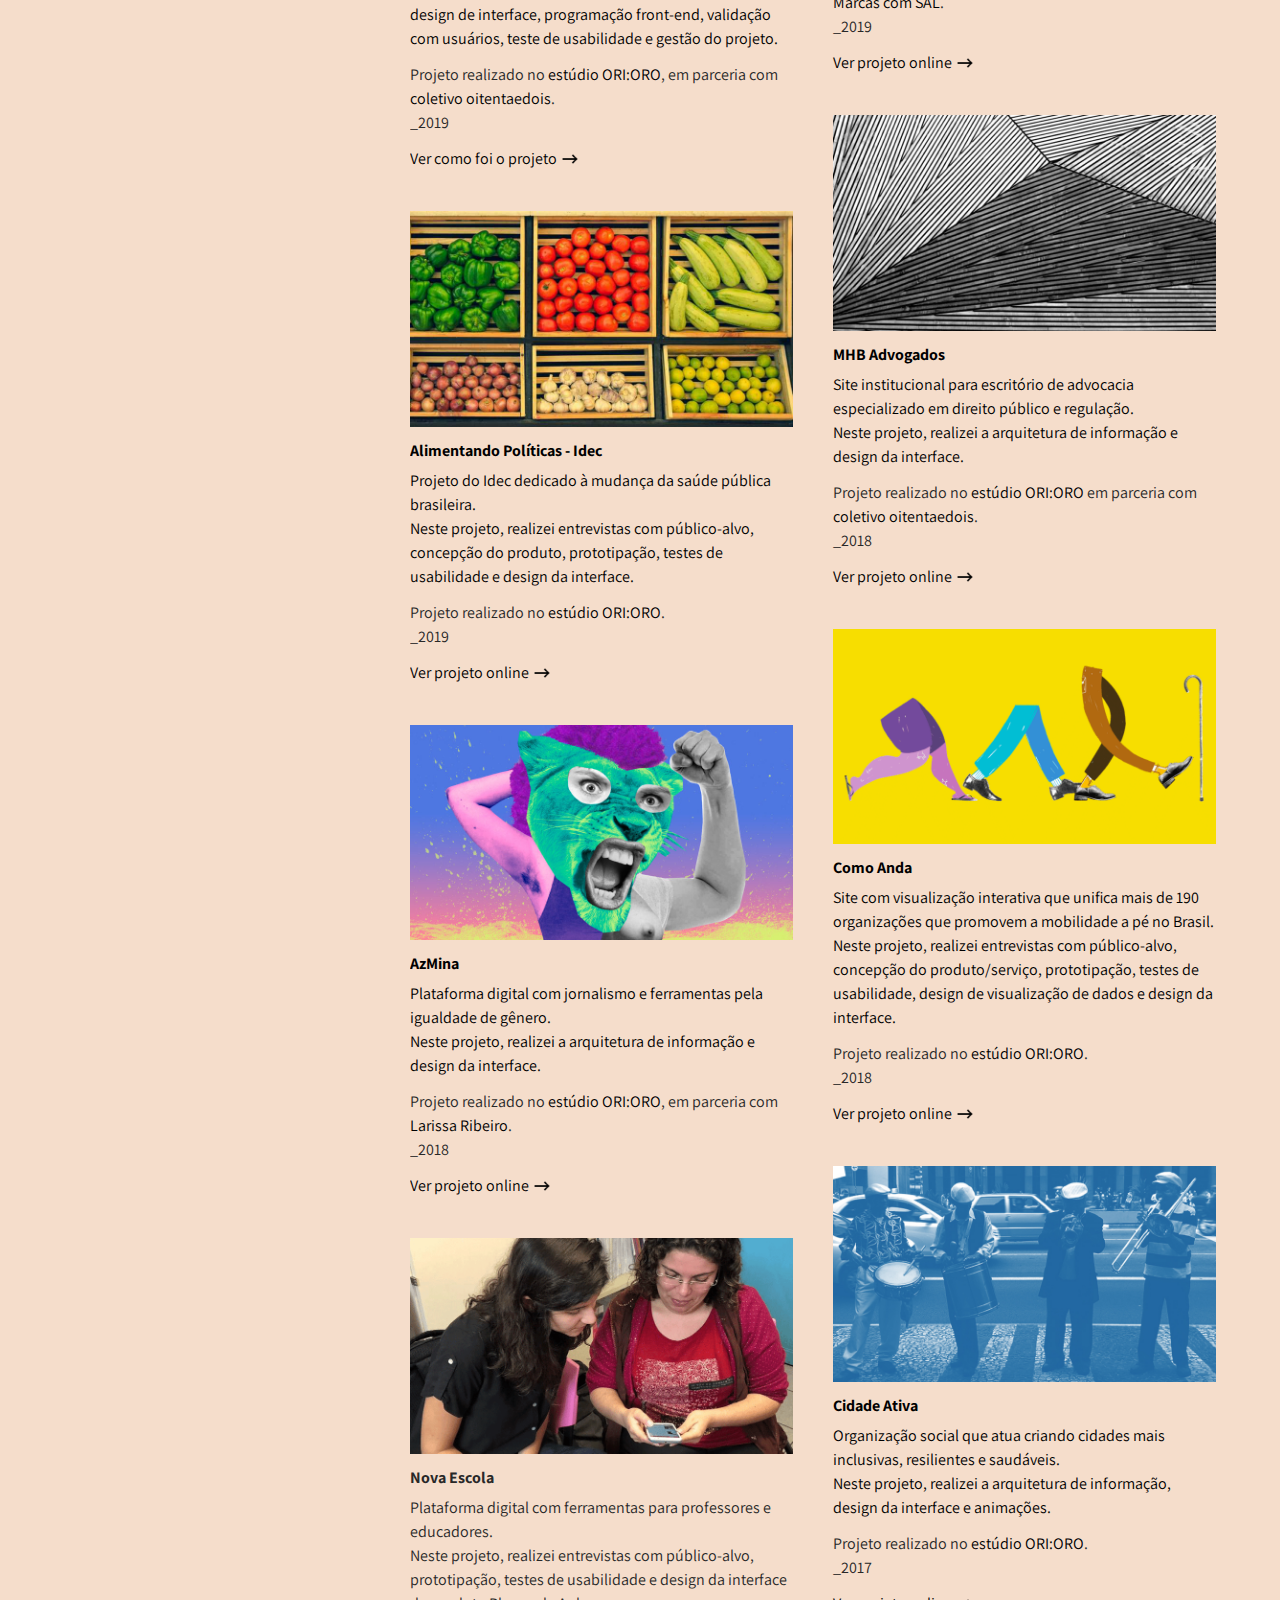
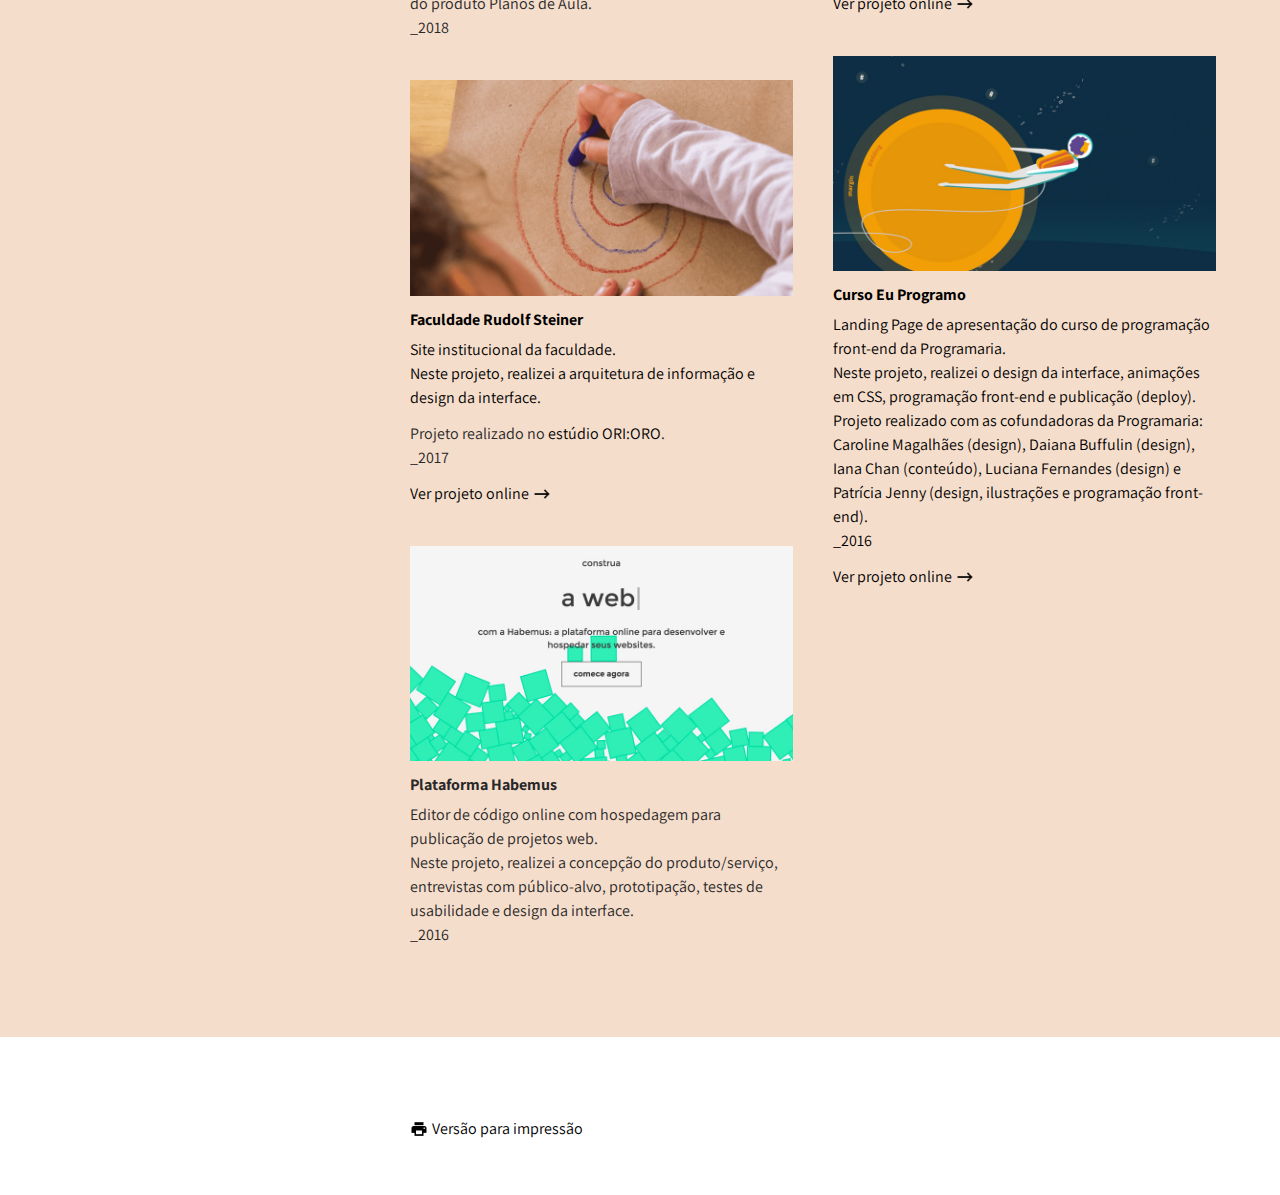
==== commit fc1ae1fe: "entire content-item link" ====
--- a/index.html
+++ b/index.html
@@ -1,18 +1,6 @@
 <!DOCTYPE html>
 <html>
   <head>
-
-    <!-- Global site tag (gtag.js) - Google Analytics -->
-    <script async src="https://www.googletagmanager.com/gtag/js?id=UA-152820750-1"></script>
-    <script>
-      window.dataLayer = window.dataLayer || [];
-      function gtag(){dataLayer.push(arguments);}
-      gtag('js', new Date());
-
-      gtag('config', 'UA-152820750-1');
-    </script>
-
-
     <meta charset="utf-8">
     <title>Luciana Heuko | Designer</title>
     <meta name="viewport" content="width=device-width, initial-scale=1">
@@ -51,6 +39,16 @@
     <link rel="stylesheet" href="style/style.css">
     <link rel="stylesheet" href="style/header.css">
     <link rel="stylesheet" href="style/column.css">
+
+    <!-- Global site tag (gtag.js) - Google Analytics -->
+    <script async src="https://www.googletagmanager.com/gtag/js?id=UA-152820750-1"></script>
+    <script>
+      window.dataLayer = window.dataLayer || [];
+      function gtag(){dataLayer.push(arguments);}
+      gtag('js', new Date());
+
+      gtag('config', 'UA-152820750-1');
+    </script>
   </head>
   <body>
     <div class="content-container">
@@ -307,7 +305,7 @@
           <div class="columns">
             <div class="col-left">
 
-              <div class="content-item">
+              <!-- <div class="content-item">
                 <img src="resources/projetos/yoyo/yoyo-thumb-2.jpg" alt="Projeto Caça-Brincadeiras da YOYO">
                 <h2>Caça-Brincadeiras da YOYO</h2>
                 <p>
@@ -320,36 +318,66 @@
                     <img src="resources/arrow-next.png" alt="seta próximo">
                   </a>
                 </p>
-              </div>
-
-              <div class="content-item">
-                <img src="resources/projetos/alimentando-politicas/alimentando-politicas-thumb.jpg" alt="Projeto Alimentando Políticas - Idec">
-                <h2>Alimentando Políticas - Idec</h2>
-                <p>
-                  Projeto do Idec dedicado à mudança da saúde pública brasileira.<br>
-                  Neste projeto, realizei entrevistas com público-alvo, concepção do produto, prototipação, testes de usabilidade e design da interface.<br>
+              </div> -->
+
+              <div class="content-item">
+                <a href="projetos/projeto-yoyo.html" class="content-item-link">
+                  <img src="resources/projetos/yoyo/yoyo-thumb-2.jpg" alt="Projeto Caça-Brincadeiras da YOYO">
+                  <h2>Caça-Brincadeiras da YOYO</h2>
+                  <p>
+                    Aplicação web com atividades interativas para a família.
+                    <br>
+                    Neste projeto, realizei a concepção do produto, design de serviço digital, pesquisa/entrevistas com público-alvo, facilitação de dinâmicas, prototipação, design gráfico, design de interface, programação front-end, validação com usuários, teste de usabilidade e gestão do projeto.
+                  </p>
+                </a>
+                <p>
+                  Projeto realizado no <a href="https://orioro.design/" target="_blank">estúdio ORI:ORO</a>, em parceria com <a href="http://www.oitentaedois.com/" target="_blank">coletivo oitentaedois</a>.<br>
+                  _2019
+                </p>
+                <a href="projetos/projeto-yoyo.html" class="project-link has-image-right">
+                  Ver como foi o projeto
+                  <img src="resources/arrow-next.png" alt="seta próximo">
+                </a>
+              </div>
+
+              <div class="content-item">
+                <a href="http://alimentandopoliticas.org.br/" target="_blank" class="content-item-link">
+                  <img src="resources/projetos/alimentando-politicas/alimentando-politicas-thumb.jpg" alt="Projeto Alimentando Políticas - Idec">
+                  <h2>Alimentando Políticas - Idec</h2>
+                  <p>
+                    Projeto do Idec dedicado à mudança da saúde pública brasileira.
+                  <br>
+                    Neste projeto, realizei entrevistas com público-alvo, concepção do produto, prototipação, testes de usabilidade e design da interface.
+                  </p>
+                </a>
+                <p>
                   Projeto realizado no <a href="https://orioro.design/" target="_blank">estúdio ORI:ORO</a>.<br>
-                  _2019<br>
-                  <a href="http://alimentandopoliticas.org.br/" target="_blank" class="project-link has-image-right">
-                    Ver projeto online
-                    <img src="resources/arrow-next.png" alt="seta próximo">
-                  </a>
-                </p>
-              </div>
-
-              <div class="content-item">
-                <img src="resources/projetos/azmina/azmina-thumb-2.jpg" alt="Projeto AzMina">
-                <h2>AzMina</h2>
-                <p>
-                  Plataforma digital com jornalismo e ferramentas pela igualdade de gênero.<br>
-                  Neste projeto, realizei a arquitetura de informação e design da interface.<br>
+                  _2019
+                </p>
+                <a href="http://alimentandopoliticas.org.br/" target="_blank" class="project-link has-image-right">
+                  Ver projeto online
+                  <img src="resources/arrow-next.png" alt="seta próximo">
+                </a>
+              </div>
+
+              <div class="content-item">
+                <a href="https://azmina.com.br/" target="_blank" class="content-item-link">
+                  <img src="resources/projetos/azmina/azmina-thumb-2.jpg" alt="Projeto AzMina">
+                  <h2>AzMina</h2>
+                  <p>
+                    Plataforma digital com jornalismo e ferramentas pela igualdade de gênero.
+                  <br>
+                    Neste projeto, realizei a arquitetura de informação e design da interface.
+                  </p>
+                </a>
+                <p>
                   Projeto realizado no <a href="https://orioro.design/" target="_blank">estúdio ORI:ORO</a>, em parceria com <a href="https://larissaribeiro.com/" target="_blank">Larissa Ribeiro</a>.<br>
                   _2018<br>
-                  <a href="https://azmina.com.br/" target="_blank" class="project-link has-image-right">
-                    Ver projeto online
-                    <img src="resources/arrow-next.png" alt="seta próximo">
-                  </a>
-                </p>
+                </p>
+                <a href="https://azmina.com.br/" target="_blank" class="project-link has-image-right">
+                  Ver projeto online
+                  <img src="resources/arrow-next.png" alt="seta próximo">
+                </a>
               </div>
 
               <div class="content-item">
@@ -367,18 +395,23 @@
               </div>
 
               <div class="content-item">
-                <img src="resources/projetos/frs/faculdade-rudolf-thumb.png" alt="Projeto Faculdade Rudolf Steiner">
-                <h2>Faculdade Rudolf Steiner</h2>
-                <p>
-                  Site institucional da faculdade.<br>
-                  Neste projeto, realizei a arquitetura de informação e design da interface.<br>
+                <a href="http://faculdaderudolfsteiner.com.br/" target="_blank" class="content-item-link">
+                  <img src="resources/projetos/frs/faculdade-rudolf-thumb.png" alt="Projeto Faculdade Rudolf Steiner">
+                  <h2>Faculdade Rudolf Steiner</h2>
+                  <p>
+                    Site institucional da faculdade.
+                  <br>
+                    Neste projeto, realizei a arquitetura de informação e design da interface.
+                  </p>
+                </a>
+                <p>
                   Projeto realizado no <a href="https://orioro.design/" target="_blank">estúdio ORI:ORO</a>.<br>
-                  _2017<br>
-                  <a href="http://faculdaderudolfsteiner.com.br/" target="_blank" class="project-link has-image-right">
-                    Ver projeto online
-                    <img src="resources/arrow-next.png" alt="seta próximo">
-                  </a>
-                </p>
+                  _2017
+                </p>
+                <a href="http://faculdaderudolfsteiner.com.br/" target="_blank" class="project-link has-image-right">
+                  Ver projeto online
+                  <img src="resources/arrow-next.png" alt="seta próximo">
+                </a>
               </div>
 
               <div class="content-item">
@@ -400,78 +433,96 @@
             <div class="col-right">
 
               <div class="content-item">
-                <img src="resources/projetos/constellation/constellation-thumb.jpg" alt="Projeto Constellation">
-                <h2>Constellation</h2>
-                <p>
-                  Site institucional da gestora de investimentos.<br>
-                  Neste projeto, realizei o design da interface e animações.<br>
+                <a href="https://constellation.com.br/" target="_blank" class="content-item-link">
+                  <img src="resources/projetos/constellation/constellation-thumb.jpg" alt="Projeto Constellation">
+                  <h2>Constellation</h2>
+                  <p>
+                    Site institucional da gestora de investimentos.<br>
+                    Neste projeto, realizei o design da interface e animações.
+                  </p>
+                </a>
+                <p>
                   Projeto realizado no <a href="https://orioro.design/" target="_blank">estúdio ORI:ORO</a>, em parceria com <a href="https://marcascomsal.com/" target="_blank">Marcas com SAL</a>.<br>
-                  _2019<br>
-                  <a href="https://constellation.com.br/" target="_blank" class="project-link has-image-right">
-                    Ver projeto online
-                    <img src="resources/arrow-next.png" alt="seta próximo">
-                  </a>
-                </p>
-              </div>
-
-              <div class="content-item">
-                <img src="resources/projetos/mhb/mhb-thumb-2.jpg" alt="Projeto MHB Advogados">
-                <h2>MHB Advogados</h2>
-                <p>
-                  Site institucional para escritório de advocacia especializado em direito público e regulação.<br>
-                  Neste projeto, realizei a arquitetura de informação e design da interface.<br>
+                  _2019
+                </p>
+                <a href="https://constellation.com.br/" target="_blank" class="project-link has-image-right">
+                  Ver projeto online
+                  <img src="resources/arrow-next.png" alt="seta próximo">
+                </a>
+              </div>
+
+              <div class="content-item">
+                <a href="https://mhba.com.br/" target="_blank" class="content-item-link">
+                  <img src="resources/projetos/mhb/mhb-thumb-2.jpg" alt="Projeto MHB Advogados">
+                  <h2>MHB Advogados</h2>
+                  <p>
+                    Site institucional para escritório de advocacia especializado em direito público e regulação.<br>
+                    Neste projeto, realizei a arquitetura de informação e design da interface.
+                  </p>
+                </a>
+                <p>
                   Projeto realizado no <a href="https://orioro.design/" target="_blank">estúdio ORI:ORO</a> em parceria com <a href="http://www.oitentaedois.com/" target="_blank">coletivo oitentaedois</a>.<br>
-                  _2018<br>
-                  <a href="https://mhba.com.br/" target="_blank" class="project-link has-image-right">
-                    Ver projeto online
-                    <img src="resources/arrow-next.png" alt="seta próximo">
-                  </a>
-                </p>
-              </div>
-
-              <div class="content-item">
-                <img src="resources/projetos/como-anda/como-anda-thumb.png" alt="Projeto Como Anda">
-                <h2>Como Anda</h2>
-                <p>
-                  Site com visualização interativa que unifica mais de 190 organizações que promovem a mobilidade a pé no Brasil.<br>
-                  Neste projeto, realizei entrevistas com público-alvo, concepção do produto/serviço, prototipação, testes de usabilidade, design de visualização de dados e design da interface.<br>
+                  _2018
+                </p>
+                <a href="https://mhba.com.br/" target="_blank" class="project-link has-image-right">
+                  Ver projeto online
+                  <img src="resources/arrow-next.png" alt="seta próximo">
+                </a>
+              </div>
+
+              <div class="content-item">
+                <a href="https://comoanda.org.br/" target="_blank" class="content-item-link">
+                  <img src="resources/projetos/como-anda/como-anda-thumb.png" alt="Projeto Como Anda">
+                  <h2>Como Anda</h2>
+                  <p>
+                    Site com visualização interativa que unifica mais de 190 organizações que promovem a mobilidade a pé no Brasil.<br>
+                    Neste projeto, realizei entrevistas com público-alvo, concepção do produto/serviço, prototipação, testes de usabilidade, design de visualização de dados e design da interface.
+                  </p>
+                </a>
+                <p>
                   Projeto realizado no <a href="https://orioro.design/" target="_blank">estúdio ORI:ORO</a>.<br>
-                  _2018<br>
-                  <a href="https://comoanda.org.br/" target="_blank" class="project-link has-image-right">
-                    Ver projeto online
-                    <img src="resources/arrow-next.png" alt="seta próximo">
-                  </a>
-                </p>
-              </div>
-
-              <div class="content-item">
-                <img src="resources/projetos/cidade-ativa/cidade-ativa-thumb-2.jpg" alt="Projeto Cidade Ativa">
-                <h2>Cidade Ativa</h2>
-                <p>
-                  Organização social que atua criando cidades mais inclusivas, resilientes e saudáveis.<br>
-                  Neste projeto, realizei a arquitetura de informação, design da interface e animações.<br>
+                  _2018
+                </p>
+                <a href="https://comoanda.org.br/" target="_blank" class="project-link has-image-right">
+                  Ver projeto online
+                  <img src="resources/arrow-next.png" alt="seta próximo">
+                </a>
+              </div>
+
+              <div class="content-item">
+                <a href="https://cidadeativa.org/" target="_blank" class="content-item-link">
+                  <img src="resources/projetos/cidade-ativa/cidade-ativa-thumb-2.jpg" alt="Projeto Cidade Ativa">
+                  <h2>Cidade Ativa</h2>
+                  <p>
+                    Organização social que atua criando cidades mais inclusivas, resilientes e saudáveis.<br>
+                    Neste projeto, realizei a arquitetura de informação, design da interface e animações.
+                  </p>
+                </a>
+                <p>
                   Projeto realizado no <a href="https://orioro.design/" target="_blank">estúdio ORI:ORO</a>.<br>
-                  _2017<br>
-                  <a href="https://cidadeativa.org/" target="_blank" class="project-link has-image-right">
-                    Ver projeto online
-                    <img src="resources/arrow-next.png" alt="seta próximo">
-                  </a>
-                </p>
-              </div>
-
-              <div class="content-item">
-                <img src="resources/projetos/eu-programo/eu-programo-thumb.jpg" alt="Projeto Curso Eu Programo">
-                <h2>Curso Eu Programo</h2>
-                <p>
-                  Landing Page de apresentação do curso de programação front-end da Programaria.<br>
-                  Neste projeto, realizei o design da interface, animações em CSS, programação front-end e publicação (deploy).<br>
-                  Projeto realizado com as cofundadoras da Programaria: Caroline Magalhães (design), Daiana Buffulin (design), Iana Chan (conteúdo), Luciana Fernandes (design) e Patrícia Jenny (design, ilustrações e programação front-end).<br>
-                  _2016<br>
-                  <a href="https://www.programaria.org/cursos/euprogramo/" target="_blank" class="project-link has-image-right">
-                    Ver projeto online
-                    <img src="resources/arrow-next.png" alt="seta próximo">
-                  </a>
-                </p>
+                  _2017
+                </p>
+                <a href="https://cidadeativa.org/" target="_blank" class="project-link has-image-right">
+                  Ver projeto online
+                  <img src="resources/arrow-next.png" alt="seta próximo">
+                </a>
+              </div>
+
+              <div class="content-item">
+                <a href="https://www.programaria.org/cursos/euprogramo/" target="_blank" class="content-item-link">
+                  <img src="resources/projetos/eu-programo/eu-programo-thumb.jpg" alt="Projeto Curso Eu Programo">
+                  <h2>Curso Eu Programo</h2>
+                  <p>
+                    Landing Page de apresentação do curso de programação front-end da Programaria.<br>
+                    Neste projeto, realizei o design da interface, animações em CSS, programação front-end e publicação (deploy).<br>
+                    Projeto realizado com as cofundadoras da Programaria: Caroline Magalhães (design), Daiana Buffulin (design), Iana Chan (conteúdo), Luciana Fernandes (design) e Patrícia Jenny (design, ilustrações e programação front-end).<br>
+                    _2016
+                  </p>
+                </a>
+                <a href="https://www.programaria.org/cursos/euprogramo/" target="_blank" class="project-link has-image-right">
+                  Ver projeto online
+                  <img src="resources/arrow-next.png" alt="seta próximo">
+                </a>
               </div>
 
             </div>
@@ -486,7 +537,6 @@
       </main>
     </div>
 
-
     <script type="text/javascript" src="script/jquery-3.3.1.min.js"></script>
     <script type="text/javascript" src="script/script.js"></script>
     <script type="text/javascript" src="script/smooth-scroll.js"></script>
--- a/style/style.css
+++ b/style/style.css
@@ -39,6 +39,7 @@
   top: 0;
   bottom: 0;
   left: calc(100%);
+  z-index: -1;
 }
 
 @media (max-width: 700px)
@@ -85,10 +86,11 @@
 
 h2 {
   font-weight: 700;
+  margin-bottom: 6px;
 }
 
 .content-item {
-  margin-bottom: 30px;
+  margin-bottom: 40px;
 }
 
 p {
@@ -101,6 +103,20 @@
   color: black;
 }
 
+a.content-item-link {
+  text-decoration: none;
+}
+
+a.content-item-link img {
+  transition: box-shadow linear 0.3s;
+}
+
+a.content-item-link:hover img {
+  -webkit-box-shadow: 3px 3px 5px 0px rgba(0,0,0,0.2);
+  -moz-box-shadow: 3px 3px 5px 0px rgba(0,0,0,0.2);
+  box-shadow: 3px 3px 5px 0px rgba(0,0,0,0.2);
+}
+
 @media (max-width: 700px)
 {
   h1 {
@@ -120,7 +136,7 @@
 .content-item img {
   width: 100%;
   display: block;
-  margin-bottom: 8px;
+  margin-bottom: 12px;
 }
 
 .has-image-left,
@@ -141,6 +157,11 @@
   width: 18px;
   margin-left: 4px;
   margin-bottom: 0;
+  transition: transform ease 0.3s;
+}
+
+.has-image-right:hover img {
+  transform: translateX(8px);
 }
 
 .photo-luciana {
@@ -174,6 +195,9 @@
     font-size: 14pt;
     margin-bottom: 6mm;
   }
+  h2 {
+    margin-bottom: 1.5mm;
+  }
   p {
     margin-bottom: 3mm;
   }
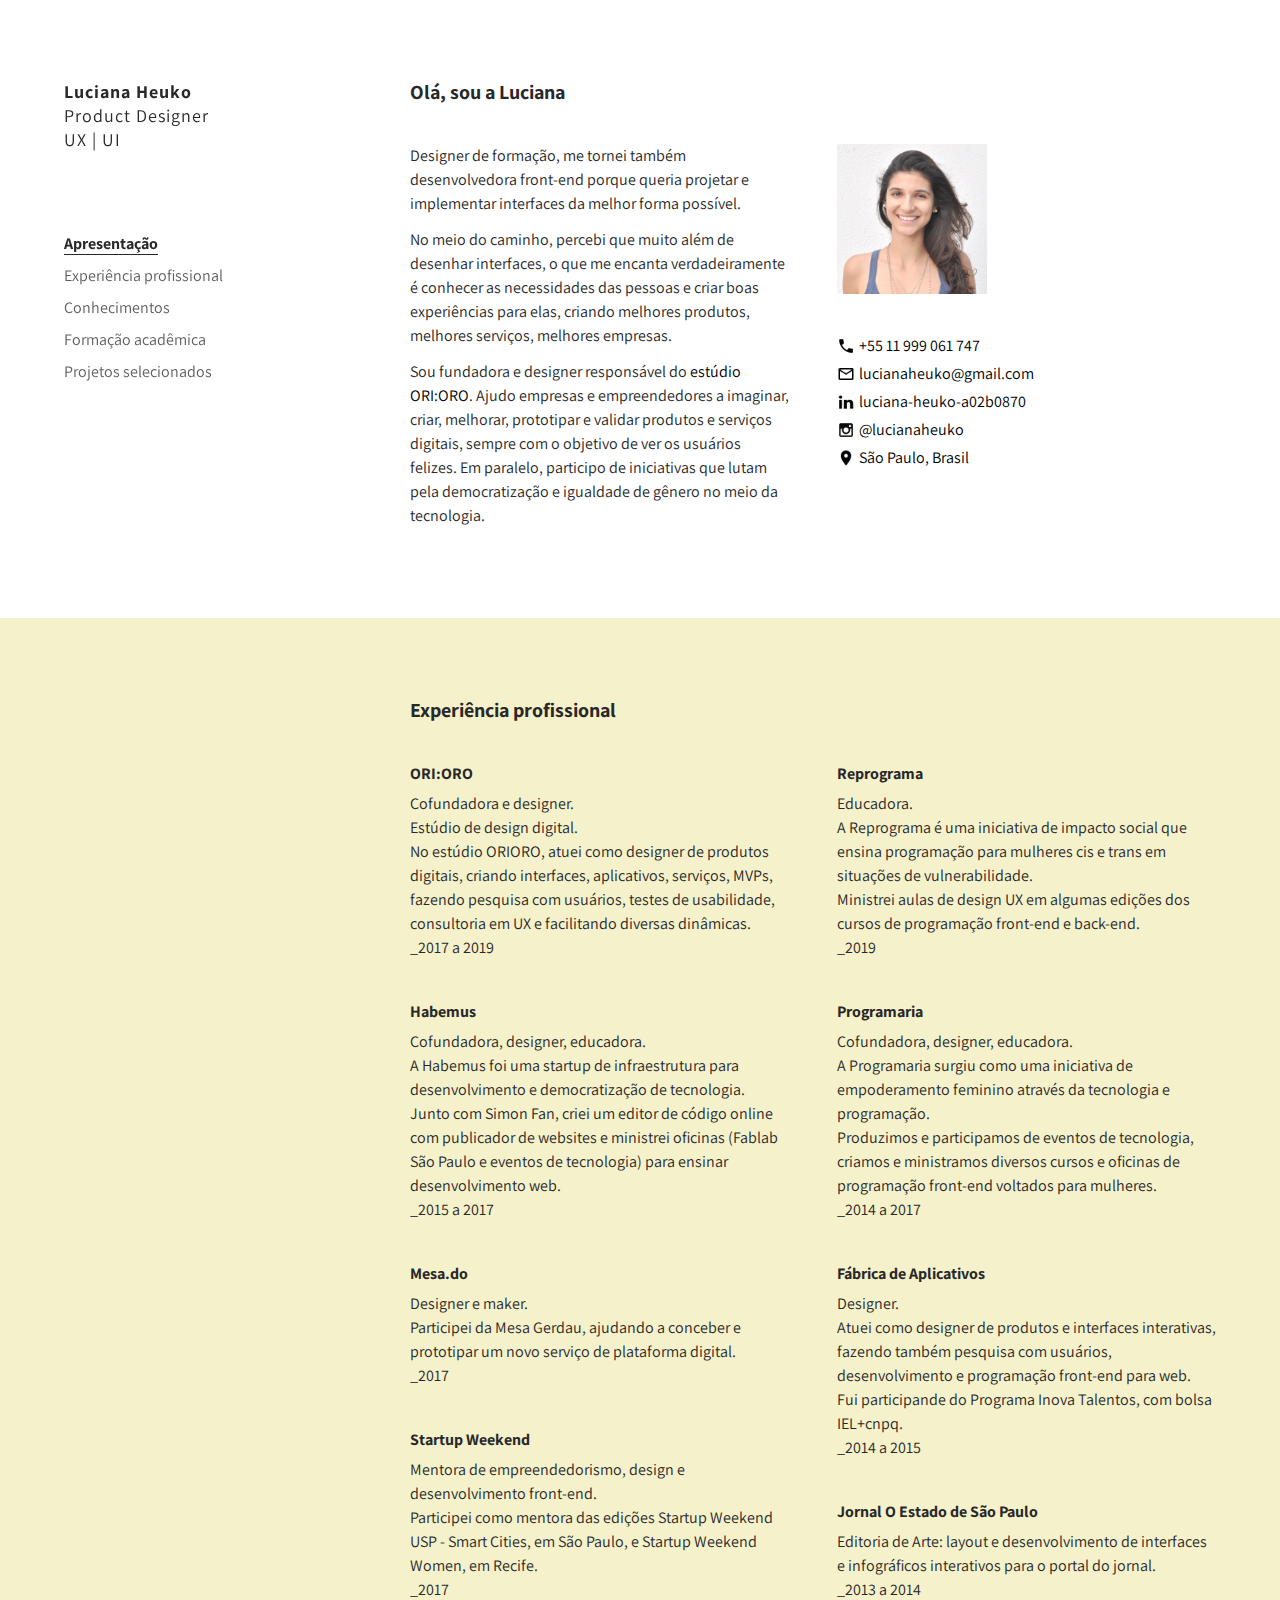
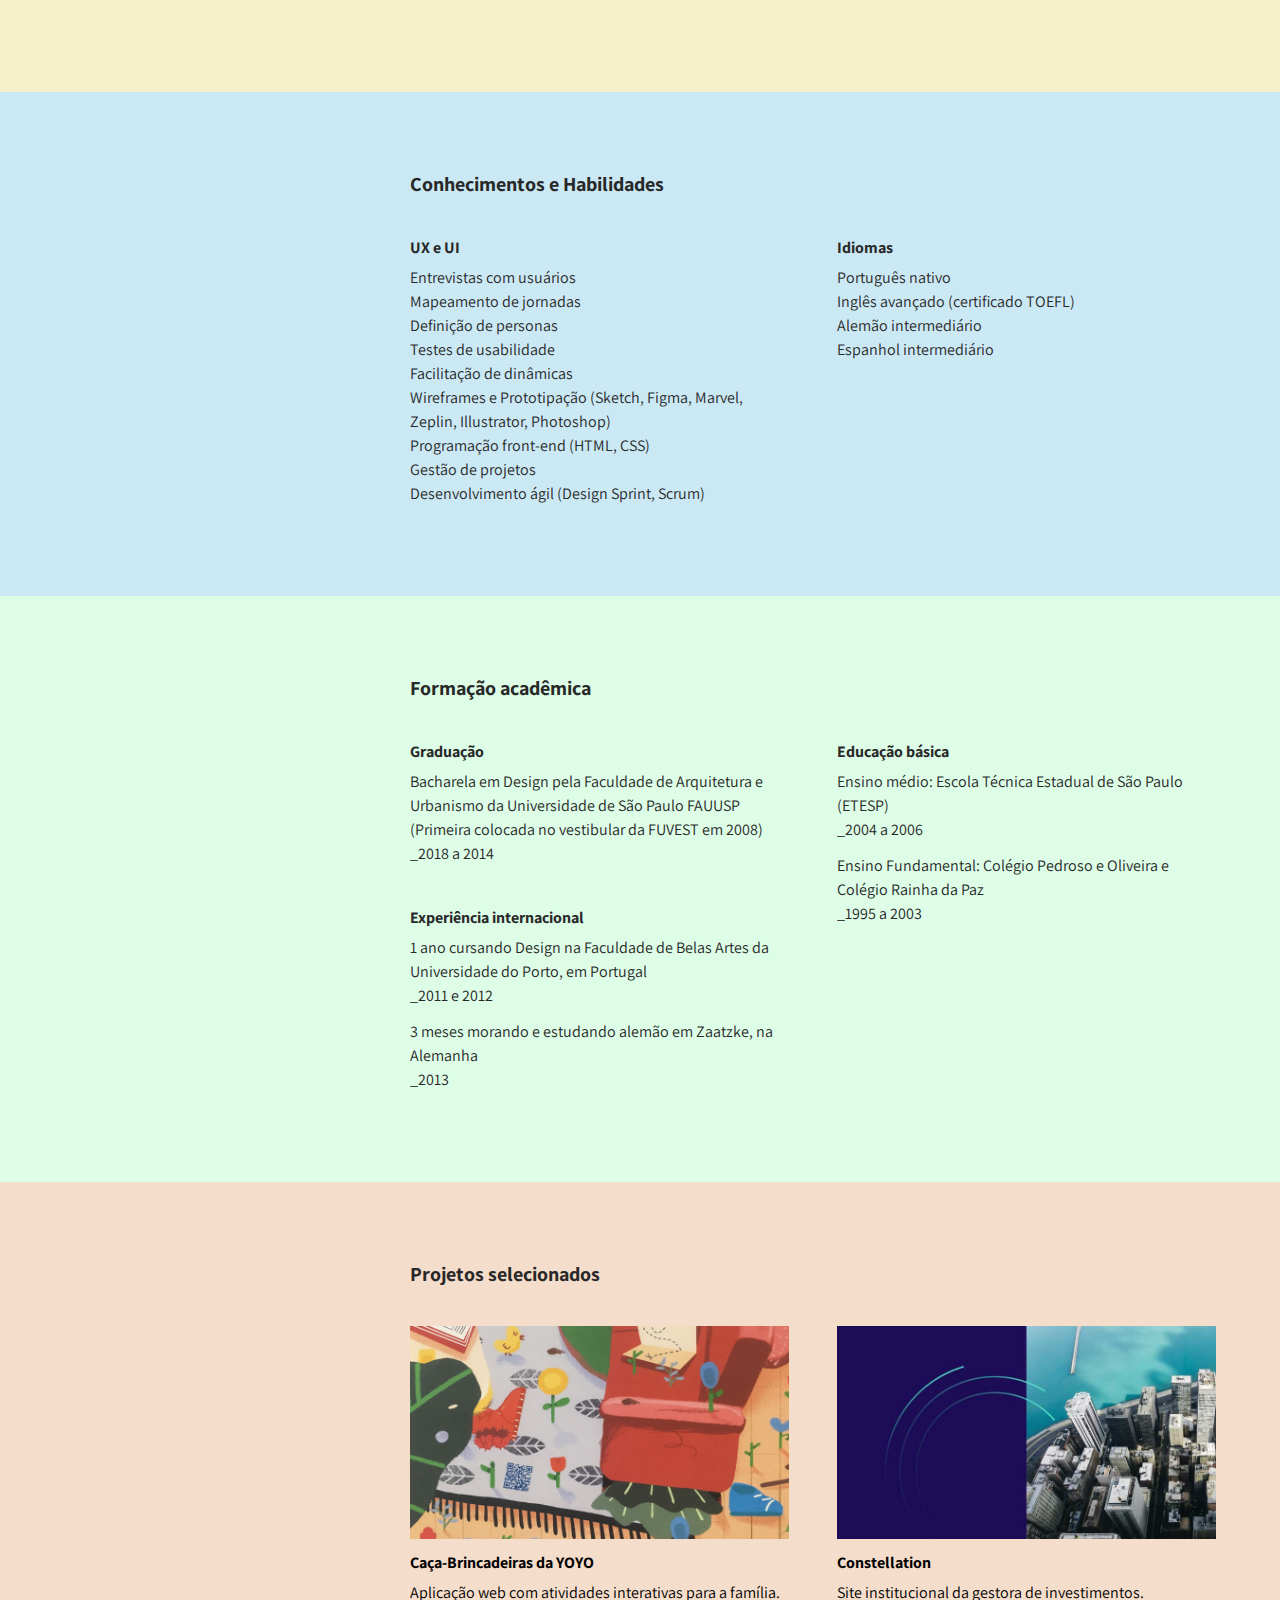
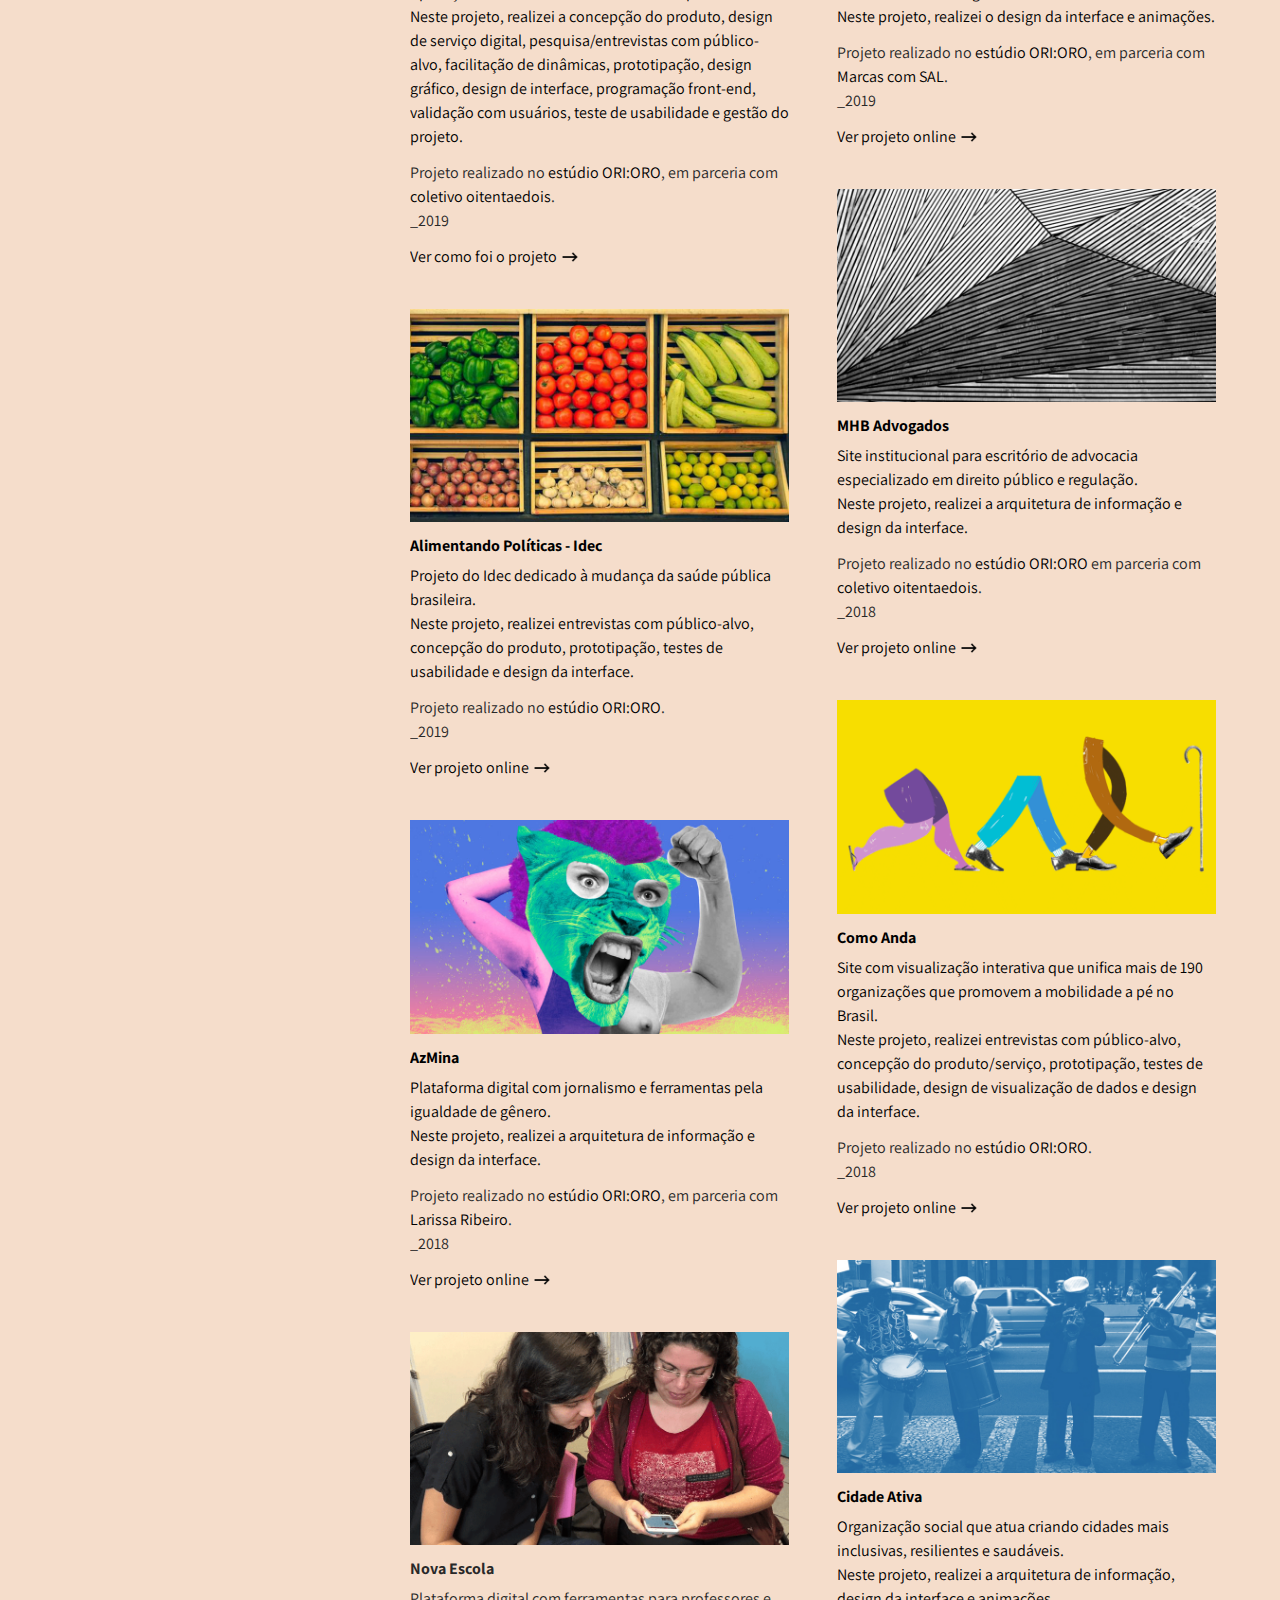
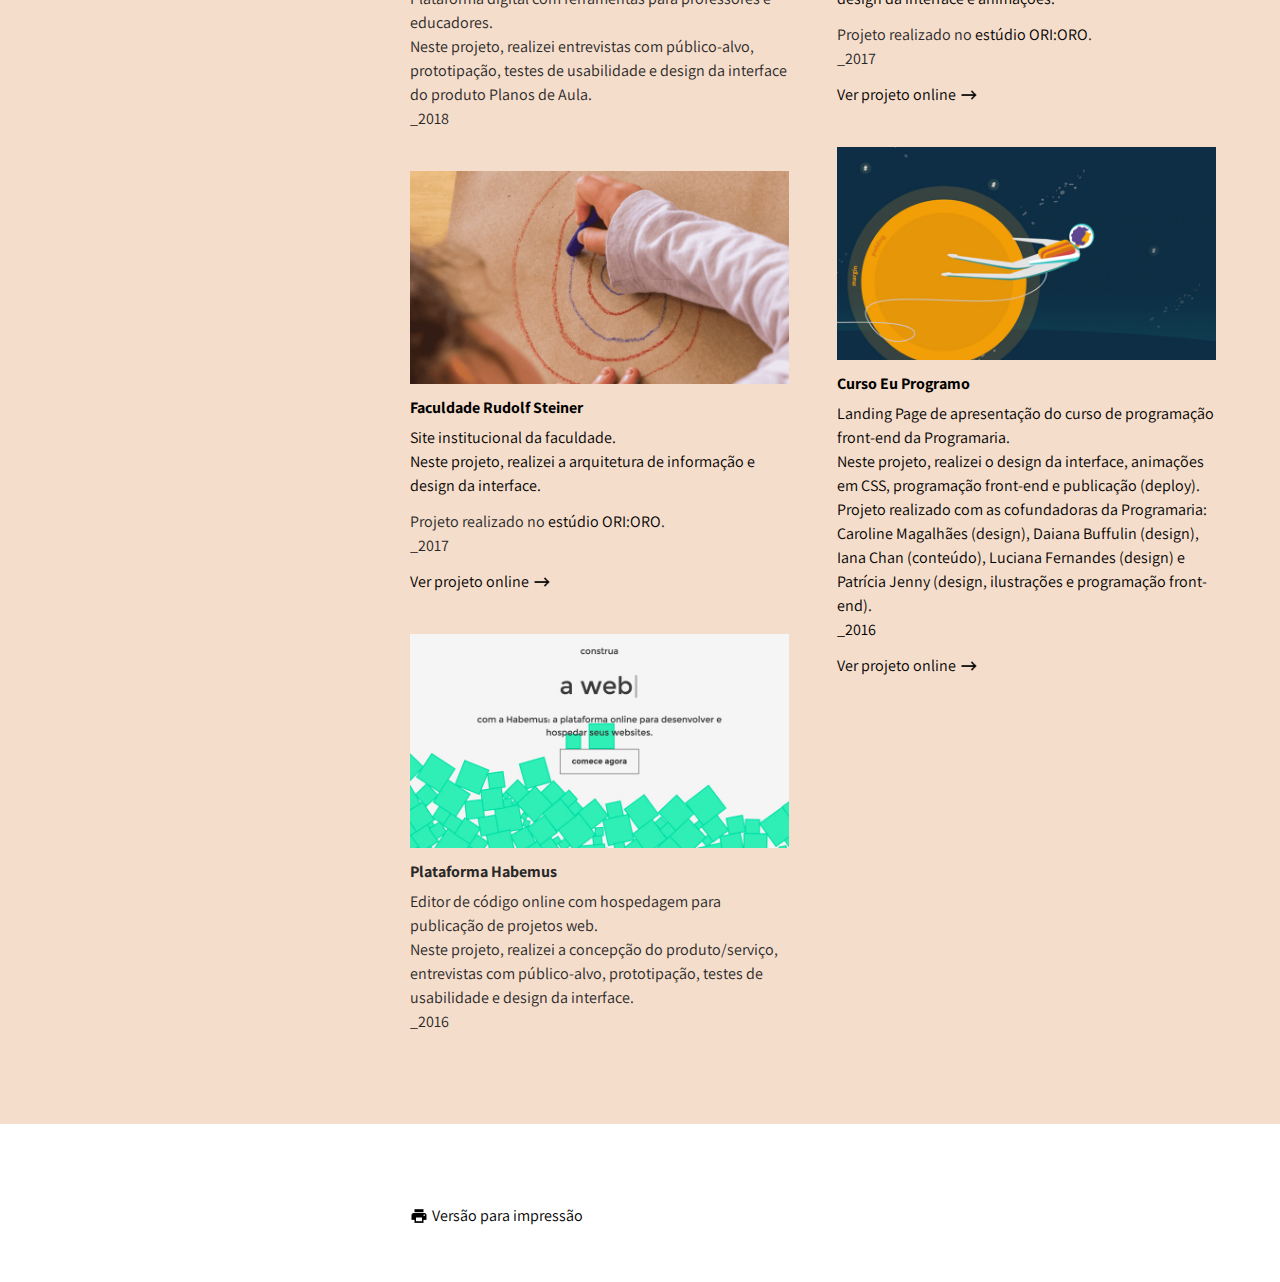
==== commit 407a23d8: "apresentacao" ====
--- a/index.html
+++ b/index.html
@@ -56,55 +56,47 @@
         <div class="fixed-content">
           <div class="identity">
             <strong>Luciana Heuko</strong><br>
-            Designer<br>
+            Product Designer<br>
             UX | UI
           </div>
           <nav id="main-nav">
             <ul>
-              <li><a href="#dados-pessoais" class="active">Dados pessoais</a></li>
+              <li><a href="#apresentacao" class="active">Apresentação</a></li>
+              <li><a href="#experiencia-profissional">Experiência profissional</a></li>
               <li><a href="#conhecimentos-habilidades">Conhecimentos</a></li>
               <li><a href="#formacao-academica">Formação acadêmica</a></li>
-              <li><a href="#experiencia-profissional">Experiência profissional</a></li>
               <li><a href="#projetos-selecionados">Projetos selecionados</a></li>
             </ul>
           </nav>
         </div>
       </header>
       <main id="main-content">
-        <section id="dados-pessoais" class="bg-white">
-          <h1>Dados Pessoais</h1>
+        <section id="apresentacao" class="bg-white">
+          <h1>Olá, sou a Luciana</h1>
           <div class="columns">
             <div class="col-left">
 
               <div class="content-item">
-                <h2>Endereço</h2>
-                <address>
-                  Rua Joel Jorge de Melo, 192 | apto 43<br>
-                  Vila Mariana | São Paulo | SP<br>
-                  CEP 04128-080 | Brasil
-                </address>
-              </div>
-
-              <div class="content-item">
-                <h2>Data de nascimento</h2>
-                <p>
-                  12/08/1988<br>
-                  <span id="idade">31</span> anos
-                </p>
-              </div>
-
-              <div class="content-item">
-                <h2>Estado civil</h2>
-                <p>
-                  Casada
-                </p>
+                <p>
+                  Designer de formação, me tornei também desenvolvedora front-end porque queria projetar e implementar interfaces da melhor forma possível.
+                </p>
+                <p>
+                  No meio do caminho, percebi que muito além de desenhar interfaces, o que me encanta verdadeiramente é conhecer as necessidades das pessoas e criar boas experiências para elas, criando melhores produtos, melhores serviços, melhores empresas.
+                </p>
+                <p>
+                  Sou fundadora e designer responsável do <a href="https://orioro.design/" target="_blank">estúdio ORI:ORO</a>. Ajudo empresas e empreendedores a imaginar, criar, melhorar, prototipar e validar produtos e serviços digitais, sempre com o objetivo de ver os usuários felizes. Em paralelo, participo de iniciativas que lutam pela democratização e igualdade de gênero no meio da tecnologia.
+                </p>
+
               </div>
 
             </div>
             <div class="col-right">
 
               <div class="content-item">
-                <h2>Contatos</h2>
+                <img src="resources/imagem-luciana-heuko.jpg" class="photo-luciana" alt="foto de luciana heuko">
+              </div>
+
+              <div class="content-item">
                 <a href="tel:+5511999061747" class="has-image-left">
                   <img src="resources/phone.png" alt="phone">
                   +55 11 999 061 747
@@ -120,17 +112,107 @@
                 <a href="https://www.instagram.com/lucianaheuko/" target="_blank" class="has-image-left">
                   <img src="resources/instagram.png" alt="instagram">
                   @lucianaheuko
-                </a>
-              </div>
-
-              <div class="content-item">
-                <img src="resources/imagem-luciana-heuko.jpg" class="photo-luciana" alt="foto de luciana heuko">
-              </div>
+                </a><br>
+                <a href="https://www.google.com/maps/place/R.+Joel+Jorge+de+Melo,+192+-+Vila+Mariana,+S%C3%A3o+Paulo+-+SP,+04128-080/@-23.5978797,-46.6397526,15.7z/data=!4m13!1m7!3m6!1s0x94ce5a290fa984cd:0xe6824b3e26dd2921!2sVila+Mariana,+S%C3%A3o+Paulo+-+SP!3b1!8m2!3d-23.589702!4d-46.6346381!3m4!1s0x94ce5a330f803ce5:0xdd3854bc5cca6034!8m2!3d-23.5986186!4d-46.6338167" target="_blank" class="has-image-left">
+                  <img src="resources/place.png" alt="instagram">
+                  São Paulo, Brasil
+                </a>
+              </div>
+
+
             </div>
 
           </div>
         </section>
-        <section id="conhecimentos-habilidades" class="bg-yellow">
+
+        <section id="experiencia-profissional" class="bg-yellow">
+          <h1>Experiência profissional</h1>
+          <div class="columns">
+            <div class="col-left">
+
+              <div class="content-item">
+                <h2>ORI:ORO</h2>
+                <p>
+                  Cofundadora e designer.<br>
+                  Estúdio de design digital.<br>
+                  No estúdio ORIORO, atuei como designer de produtos digitais, criando interfaces, aplicativos, serviços, MVPs, fazendo pesquisa com usuários, testes de usabilidade, consultoria em UX e facilitando diversas dinâmicas.<br>
+                  _2017 a 2019
+                </p>
+              </div>
+
+              <div class="content-item">
+                <h2>Habemus</h2>
+                <p>
+                  Cofundadora, designer, educadora.<br>
+                  A Habemus foi uma startup de infraestrutura para desenvolvimento e democratização de tecnologia.<br>
+                  Junto com Simon Fan, criei um editor de código online com publicador de websites e ministrei oficinas (Fablab São Paulo e eventos de tecnologia) para ensinar desenvolvimento web.<br>
+                  _2015 a 2017
+                </p>
+              </div>
+
+              <div class="content-item">
+                <h2>Mesa.do</h2>
+                <p>
+                  Designer e maker.<br>
+                  Participei da Mesa Gerdau, ajudando a conceber e prototipar um novo serviço de plataforma digital.<br>
+                  _2017
+                </p>
+              </div>
+
+              <div class="content-item">
+                <h2>Startup Weekend</h2>
+                <p>
+                  Mentora de empreendedorismo, design e desenvolvimento front-end.<br>
+                  Participei como mentora das edições Startup Weekend USP - Smart Cities,  em São Paulo, e Startup Weekend Women, em Recife.<br>
+                  _2017
+                </p>
+              </div>
+
+            </div>
+            <div class="col-right">
+
+              <div class="content-item">
+                <h2>Reprograma</h2>
+                <p>
+                  Educadora.<br>
+                  A Reprograma é uma iniciativa de impacto social que ensina programação para mulheres cis e trans em situações de vulnerabilidade.<br>
+                  Ministrei aulas de design UX em algumas edições dos cursos de programação front-end e back-end.<br>
+                  _2019
+                </p>
+              </div>
+
+              <div class="content-item">
+                <h2>Programaria</h2>
+                <p>
+                  Cofundadora, designer, educadora.<br>
+                  A Programaria surgiu como uma iniciativa de empoderamento feminino através da tecnologia e programação.<br>
+                  Produzimos e participamos de eventos de tecnologia, criamos e ministramos diversos cursos e oficinas de programação front-end voltados para mulheres.<br>
+                  _2014 a 2017
+                </p>
+              </div>
+
+              <div class="content-item">
+                <h2>Fábrica de Aplicativos</h2>
+                <p>
+                  Designer.<br>
+                  Atuei como designer de produtos e interfaces interativas, fazendo também pesquisa com usuários, desenvolvimento e programação front-end para web.<br>
+                  Fui participande do Programa Inova Talentos, com bolsa IEL+cnpq.<br>
+                  _2014 a 2015
+                </p>
+              </div>
+
+              <div class="content-item">
+                <h2>Jornal O Estado de São Paulo</h2>
+                <p>
+                  Editoria de Arte: layout e desenvolvimento de interfaces e infográficos interativos para o portal do jornal.<br>
+                  _2013 a 2014
+                </p>
+              </div>
+            </div>
+          </div>
+        </section>
+
+        <section id="conhecimentos-habilidades" class="bg-blue">
           <h1>Conhecimentos e Habilidades</h1>
           <div class="columns">
             <div class="col-left">
@@ -146,6 +228,7 @@
                   Wireframes e Prototipação (Sketch, Figma, Marvel, Zeplin, Illustrator, Photoshop)<br>
                   Programação front-end (HTML, CSS)<br>
                   Gestão de projetos<br>
+                  Desenvolvimento ágil (Design Sprint, Scrum)
                 </p>
               </div>
 
@@ -165,7 +248,7 @@
           </div>
         </section>
 
-        <section id="formacao-academica" class="bg-blue">
+        <section id="formacao-academica" class="bg-green">
           <div class="content">
             <h1>Formação acadêmica</h1>
             <div class="columns">
@@ -176,7 +259,7 @@
                   <p>
                     Bacharela em Design pela Faculdade de Arquitetura e Urbanismo da Universidade de São Paulo FAUUSP<br>
                     (Primeira colocada no vestibular da FUVEST em 2008)<br>
-                    _Conclusão em 2014
+                    _2018 a 2014
                   </p>
                 </div>
 
@@ -195,106 +278,16 @@
               <div class="col-right">
 
                 <div class="content-item">
-                  <h2>Ensino Médio</h2>
-                  <p>
-                    Escola Técnica Estadual de São Paulo (ETESP)<br>
+                  <h2>Educação básica</h2>
+                  <p>
+                    Ensino médio: Escola Técnica Estadual de São Paulo (ETESP)<br>
                     _2004 a 2006
                   </p>
+                  <p>
+                    Ensino Fundamental: Colégio Pedroso e Oliveira e Colégio Rainha da Paz<br>
+                    _1995 a 2003
+                  </p>
                 </div>
-
-                <div class="content-item">
-                  <h2>Ensino Fundamental</h2>
-                  <p>
-                    Colégio Pedroso e Oliveira e Colégio Rainha da Paz<br>
-                    _1995 a 2003
-                  </p>
-                </div>
-              </div>
-            </div>
-          </div>
-        </section>
-        <section id="experiencia-profissional" class="bg-white">
-          <h1>Experiência profissional</h1>
-          <div class="columns">
-            <div class="col-left">
-
-              <div class="content-item">
-                <h2>ORI:ORO</h2>
-                <p>
-                  Cofundadora e designer.<br>
-                  Estúdio de design digital.<br>
-                  No estúdio ORIORO, atuei como designer de produtos digitais, criando interfaces, aplicativos, serviços, MVPs, fazendo pesquisa com usuários, testes de usabilidade, consultoria em UX e facilitando diversas dinâmicas.<br>
-                  _2017 a 2019
-                </p>
-              </div>
-
-              <div class="content-item">
-                <h2>Habemus</h2>
-                <p>
-                  Cofundadora, designer, educadora.<br>
-                  A Habemus foi uma startup de infraestrutura para desenvolvimento e democratização de tecnologia.<br>
-                  Junto com Simon Fan, criei um editor de código online com publicador de websites e ministrei oficinas (Fablab São Paulo e eventos de tecnologia) para ensinar desenvolvimento web.<br>
-                  _2015 a 2017
-                </p>
-              </div>
-
-              <div class="content-item">
-                <h2>Mesa.do</h2>
-                <p>
-                  Designer e maker.<br>
-                  Participei da Mesa Gerdau, ajudando a conceber e prototipar um novo serviço de plataforma digital.<br>
-                  _2017
-                </p>
-              </div>
-
-              <div class="content-item">
-                <h2>Startup Weekend</h2>
-                <p>
-                  Mentora de empreendedorismo, design e desenvolvimento front-end.<br>
-                  Participei como mentora das edições Startup Weekend USP - Smart Cities,  em São Paulo, e Startup Weekend Women, em Recife.<br>
-                  _2017
-                </p>
-              </div>
-
-            </div>
-            <div class="col-right">
-
-              <div class="content-item">
-                <h2>Reprograma</h2>
-                <p>
-                  Educadora.<br>
-                  A Reprograma é uma iniciativa de impacto social que ensina programação para mulheres cis e trans em situações de vulnerabilidade.<br>
-                  Ministrei aulas de design UX em algumas edições dos cursos de programação front-end e back-end.<br>
-                  _2019
-                </p>
-              </div>
-
-              <div class="content-item">
-                <h2>Programaria</h2>
-                <p>
-                  Cofundadora, designer, educadora.<br>
-                  A Programaria surgiu como uma iniciativa de empoderamento feminino através da tecnologia e programação.<br>
-                  Produzimos e participamos de eventos de tecnologia, criamos e ministramos diversos cursos e oficinas de programação front-end voltados para mulheres.<br>
-                  _2014 a 2017
-                </p>
-              </div>
-
-              <div class="content-item">
-                <h2>Fábrica de Aplicativos</h2>
-                <p>
-                  Designer.<br>
-                  Atuei como designer de produtos e interfaces interativas, fazendo também pesquisa com usuários, desenvolvimento e programação front-end para web.<br>
-                  Fui participande do Programa Inova Talentos, com bolsa IEL+cnpq.<br>
-                  _2014 a 2015
-                </p>
-              </div>
-
-              <div class="content-item">
-                <h2>Jornal O Estado de São Paulo</h2>
-                <p>
-                  Editoria de Arte: layout e desenvolvimento de interfaces e infográficos interativos para o portal do jornal.<br>
-                  _2013 a 2014
-                </p>
               </div>
             </div>
           </div>
--- a/style/style.css
+++ b/style/style.css
@@ -108,12 +108,15 @@
 }
 
 a.content-item-link img {
+  -webkit-transition: -webkit-box-shadow linear 0.3s;
+  transition: -webkit-box-shadow linear 0.3s;
+  -o-transition: box-shadow linear 0.3s;
   transition: box-shadow linear 0.3s;
+  transition: box-shadow linear 0.3s, -webkit-box-shadow linear 0.3s;
 }
 
 a.content-item-link:hover img {
   -webkit-box-shadow: 3px 3px 5px 0px rgba(0,0,0,0.2);
-  -moz-box-shadow: 3px 3px 5px 0px rgba(0,0,0,0.2);
   box-shadow: 3px 3px 5px 0px rgba(0,0,0,0.2);
 }
 
@@ -141,10 +144,19 @@
 
 .has-image-left,
 .has-image-right {
+  display: -webkit-inline-box;
+  display: -ms-inline-flexbox;
   display: inline-flex;
-  flex-direction: row;
-  align-items: center;
-  justify-content: flex-start;
+  -webkit-box-orient: horizontal;
+  -webkit-box-direction: normal;
+      -ms-flex-direction: row;
+          flex-direction: row;
+  -webkit-box-align: center;
+      -ms-flex-align: center;
+          align-items: center;
+  -webkit-box-pack: start;
+      -ms-flex-pack: start;
+          justify-content: flex-start;
 }
 
 .has-image-left img {
@@ -157,11 +169,17 @@
   width: 18px;
   margin-left: 4px;
   margin-bottom: 0;
+  -webkit-transition: -webkit-transform ease 0.3s;
+  transition: -webkit-transform ease 0.3s;
+  -o-transition: transform ease 0.3s;
   transition: transform ease 0.3s;
+  transition: transform ease 0.3s, -webkit-transform ease 0.3s;
 }
 
 .has-image-right:hover img {
-  transform: translateX(8px);
+  -webkit-transform: translateX(8px);
+      -ms-transform: translateX(8px);
+          transform: translateX(8px);
 }
 
 .photo-luciana {
--- a/style/header.css
+++ b/style/header.css
@@ -54,6 +54,8 @@
   position: absolute;
   top: 0;
   left: 0;
+  -webkit-transition: width ease 0.4s;
+  -o-transition: width ease 0.4s;
   transition: width ease 0.4s;
 }
 
--- a/style/column.css
+++ b/style/column.css
@@ -3,10 +3,21 @@
   max-width: 1200px;
   margin: 0 auto;
 
+  display: -webkit-box;
+
+  display: -ms-flexbox;
+
   display: flex;
-  flex-direction: row; /* muda no media */
-  align-items: flex-start;
-  justify-content: space-between;
+  -webkit-box-orient: horizontal;
+  -webkit-box-direction: normal;
+      -ms-flex-direction: row;
+          flex-direction: row; /* muda no media */
+  -webkit-box-align: start;
+      -ms-flex-align: start;
+          align-items: flex-start;
+  -webkit-box-pack: justify;
+      -ms-flex-pack: justify;
+          justify-content: space-between;
 }
 
 header {
@@ -22,7 +33,10 @@
 @media (max-width: 700px)
 {
   .content-container {
-    flex-direction: column; /* em vez de row */
+    -webkit-box-orient: vertical;
+    -webkit-box-direction: normal;
+        -ms-flex-direction: column;
+            flex-direction: column; /* em vez de row */
   }
 
   header {
@@ -36,27 +50,39 @@
 }
 
 .columns {
+  display: -webkit-box;
+  display: -ms-flexbox;
   display: flex;
-  flex-direction: row;
-  align-items: flex-start;
-  justify-content: space-between;
+  -webkit-box-orient: horizontal;
+  -webkit-box-direction: normal;
+      -ms-flex-direction: row;
+          flex-direction: row;
+  -webkit-box-align: start;
+      -ms-flex-align: start;
+          align-items: flex-start;
+  -webkit-box-pack: justify;
+      -ms-flex-pack: justify;
+          justify-content: space-between;
 }
 
 .columns .col-left {
-  width: 47.5%;
-  margin-right: 5%;
+  width: 47%;
+  margin-right: 6%;
   /* background-color: rgba(22,22,22, 0.1); */
 }
 
 .columns .col-right {
-  width: 47.5%;
+  width: 47%;
   /* background-color: rgba(22,22,22, 0.1); */
 }
 
 @media (max-width: 500px)
 {
   .columns {
-    flex-direction: column; /* em vez de row */
+    -webkit-box-orient: vertical;
+    -webkit-box-direction: normal;
+        -ms-flex-direction: column;
+            flex-direction: column; /* em vez de row */
   }
   .columns .col-left {
     width: 100%;
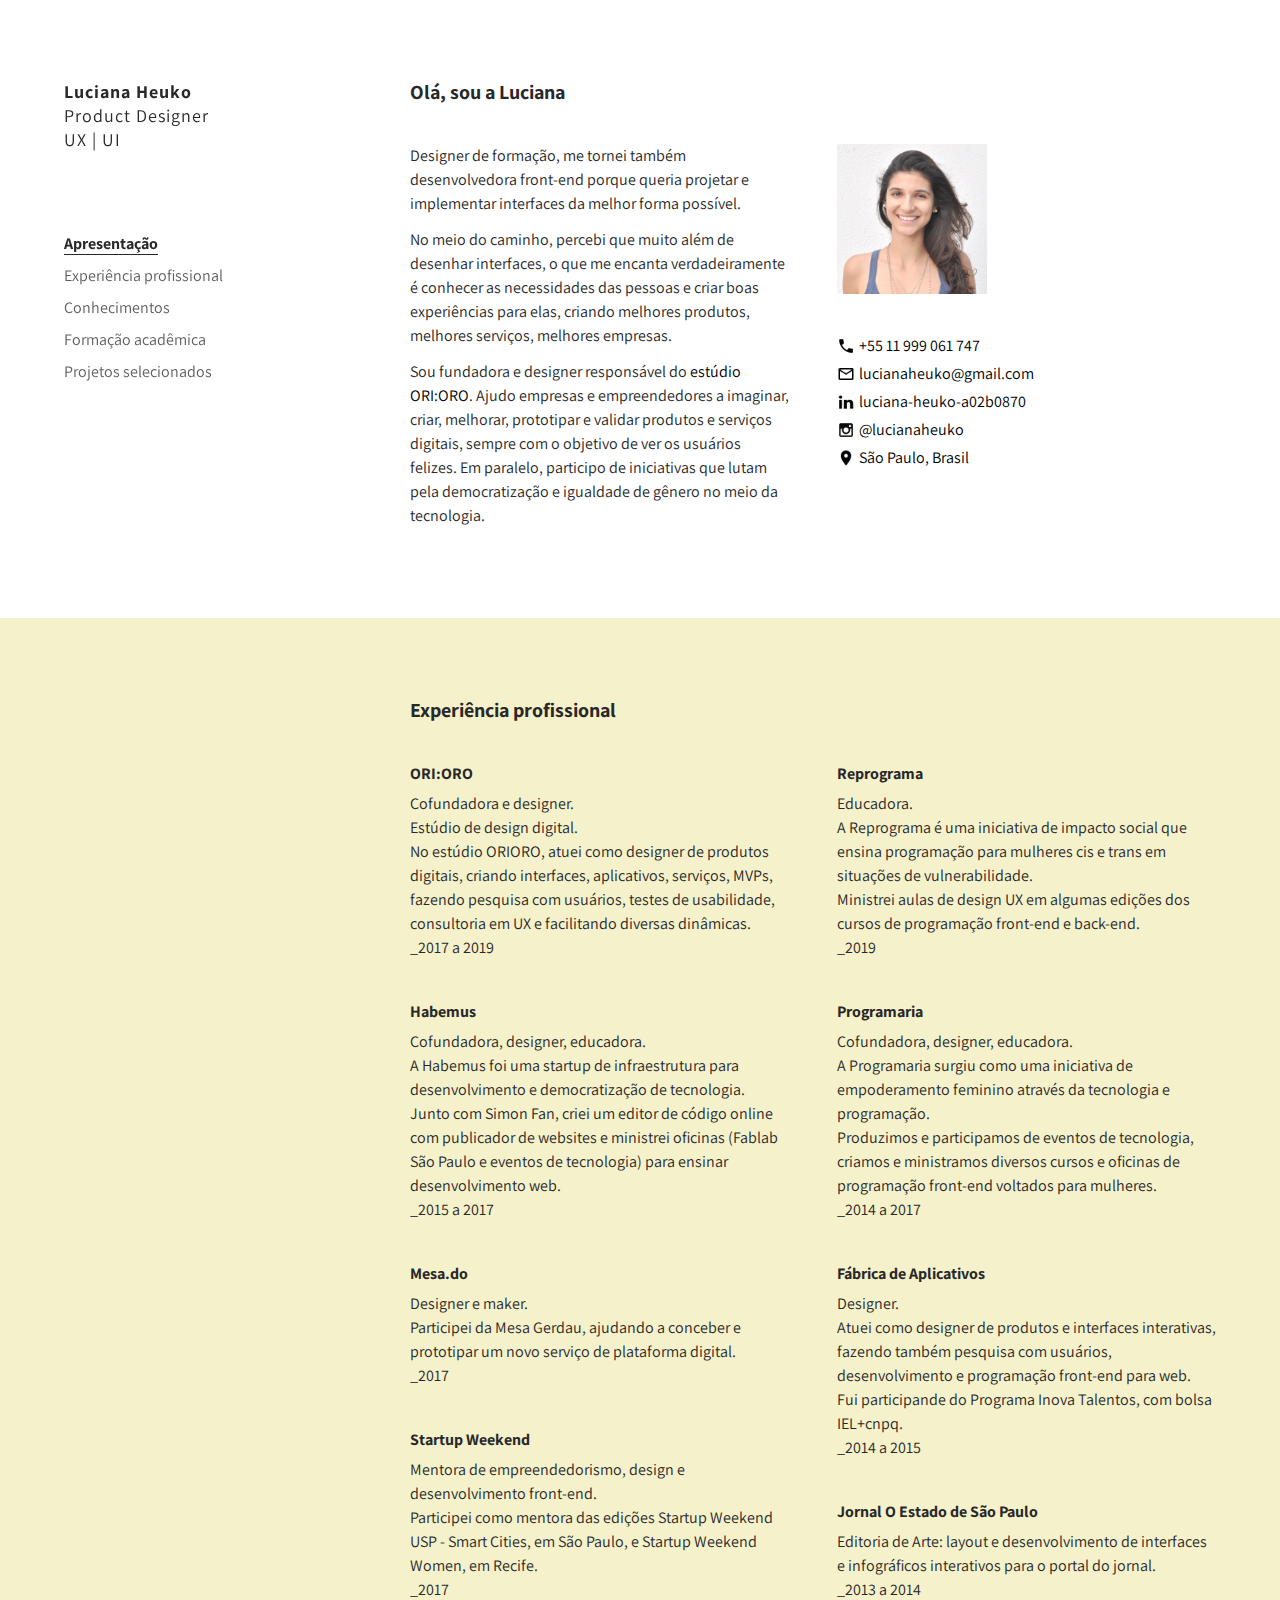
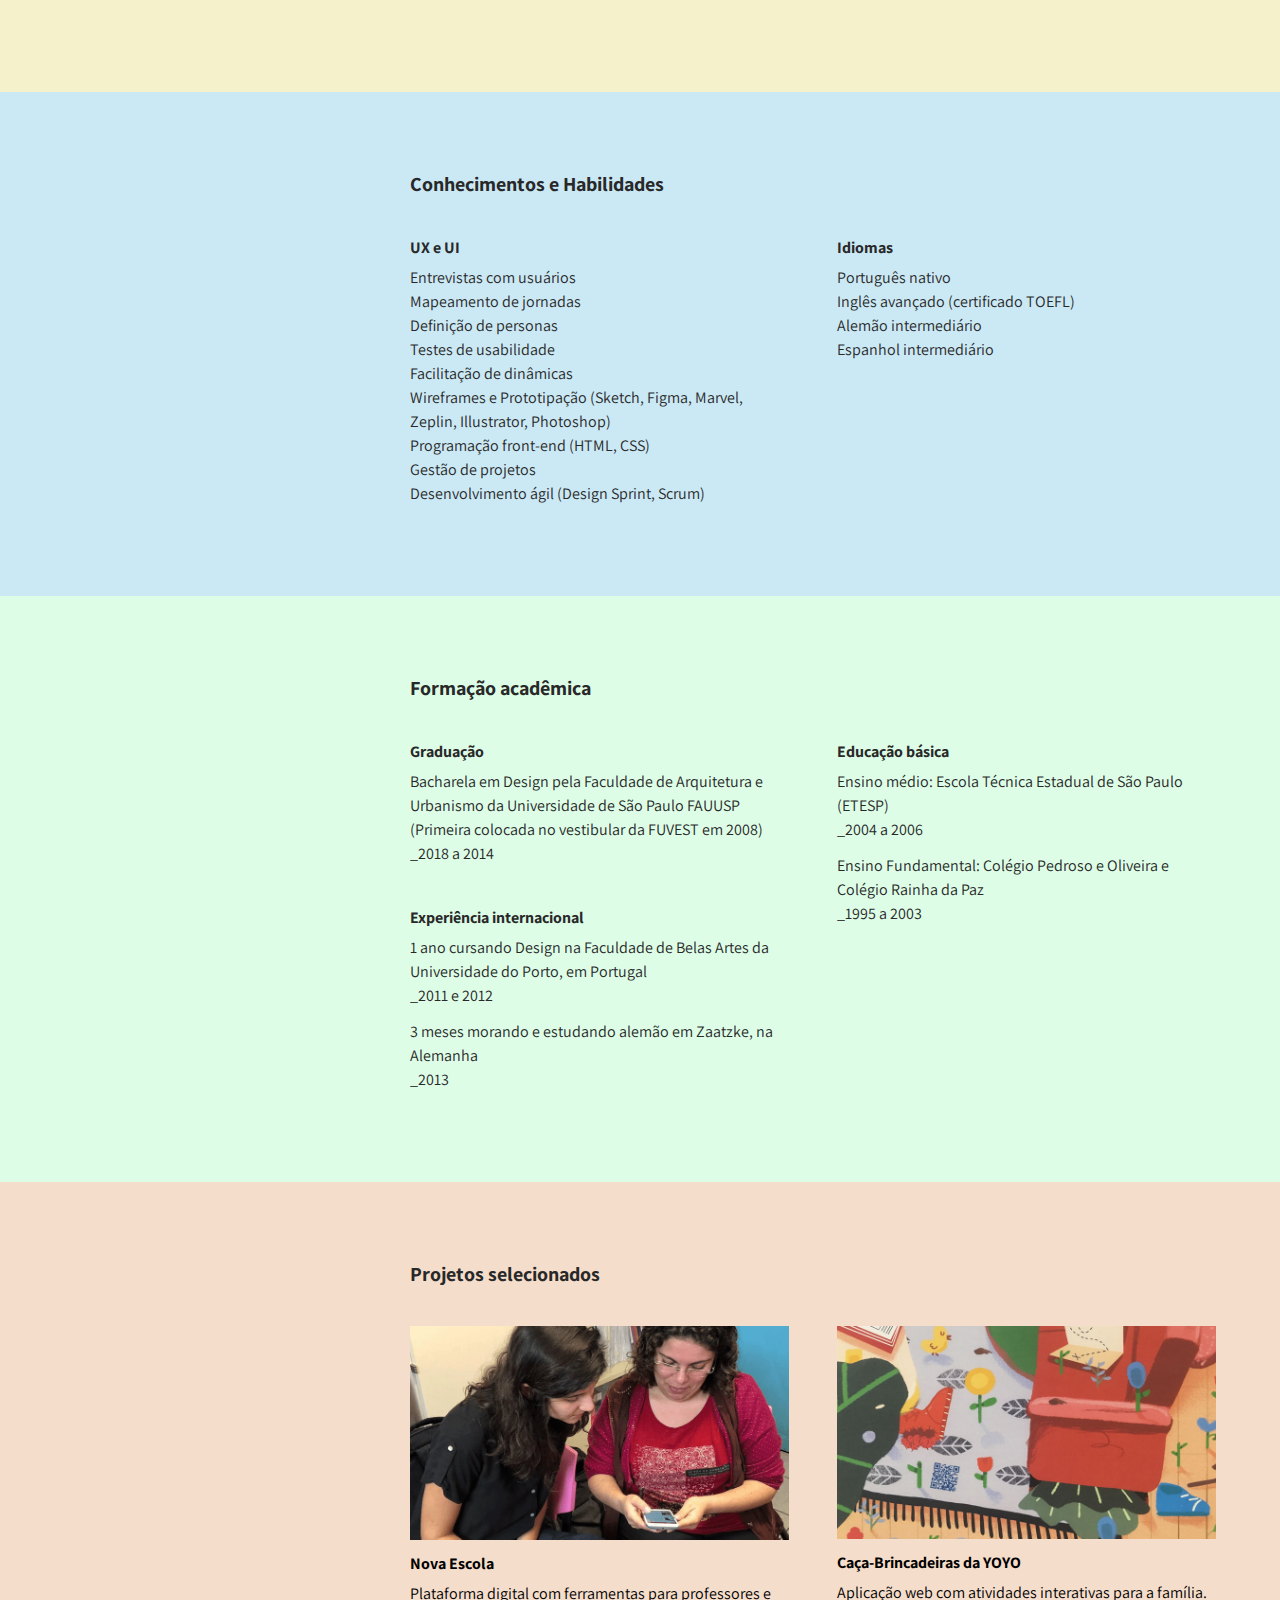
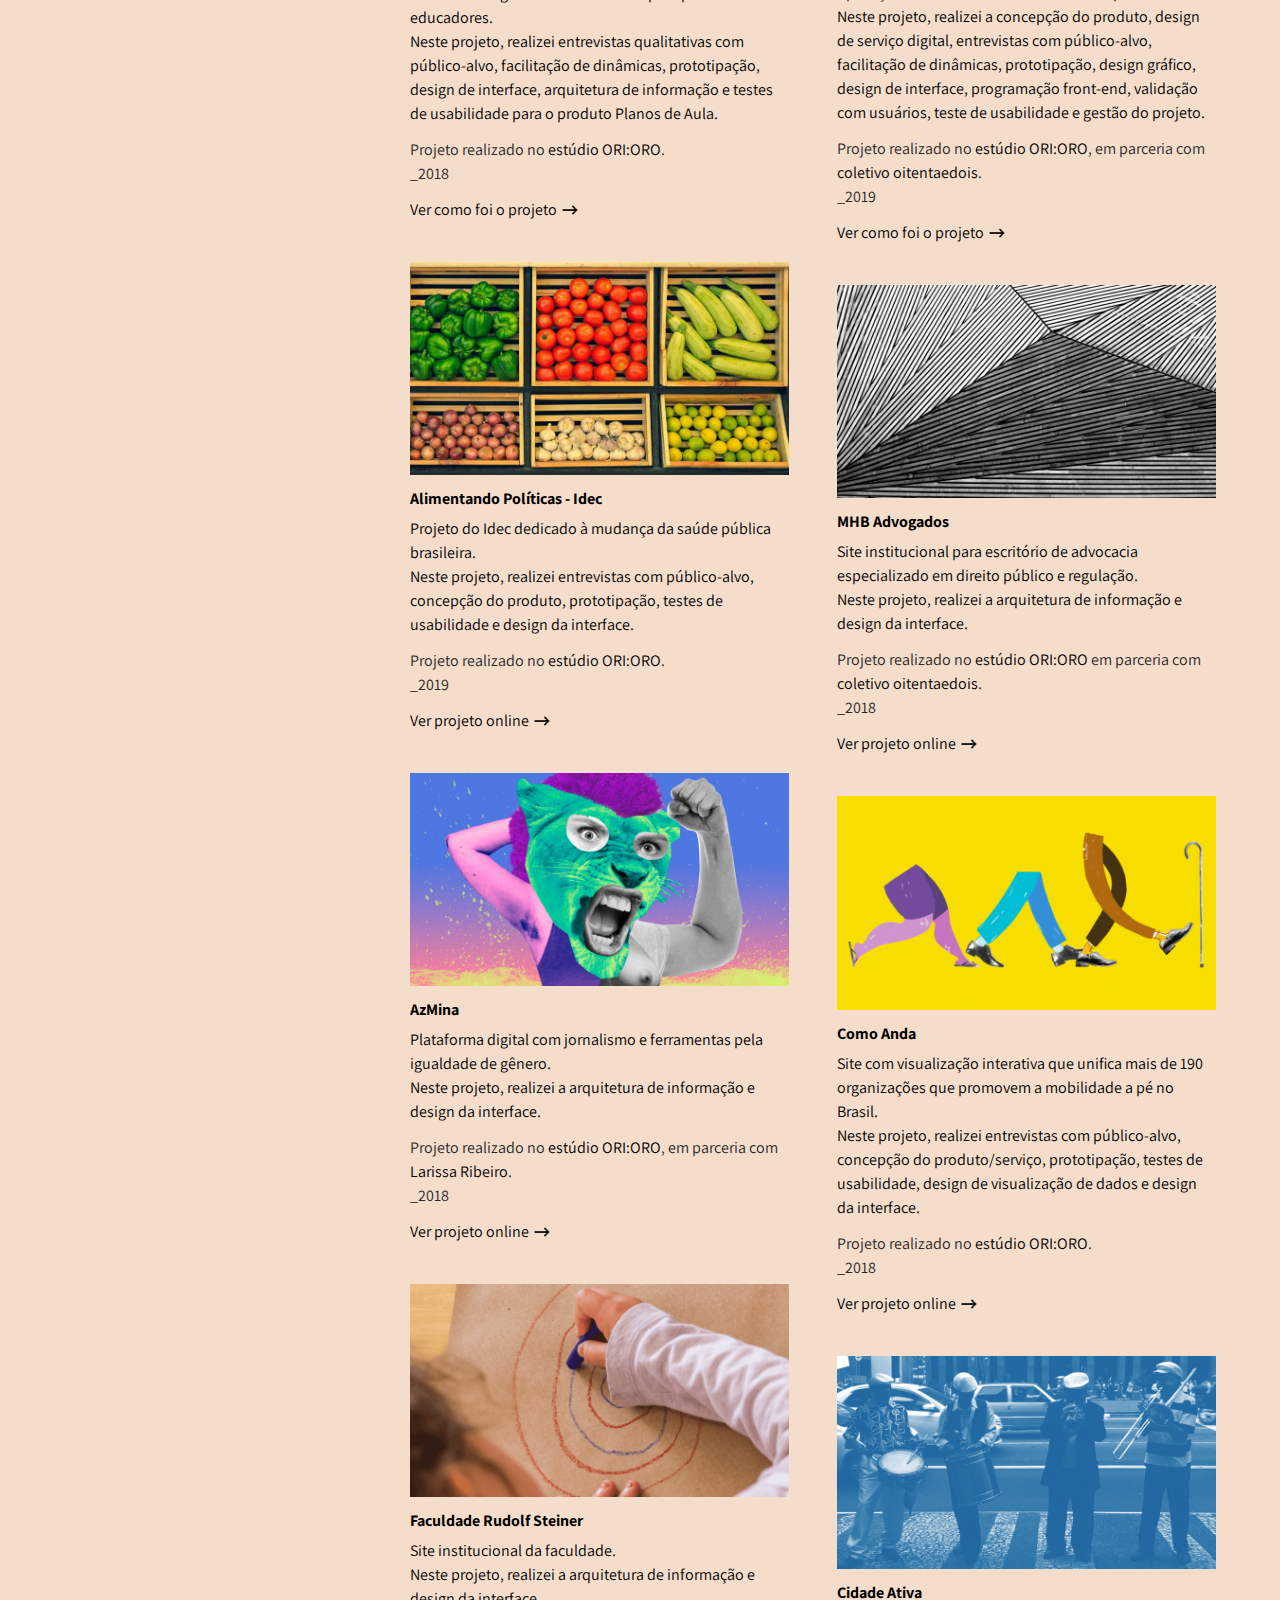
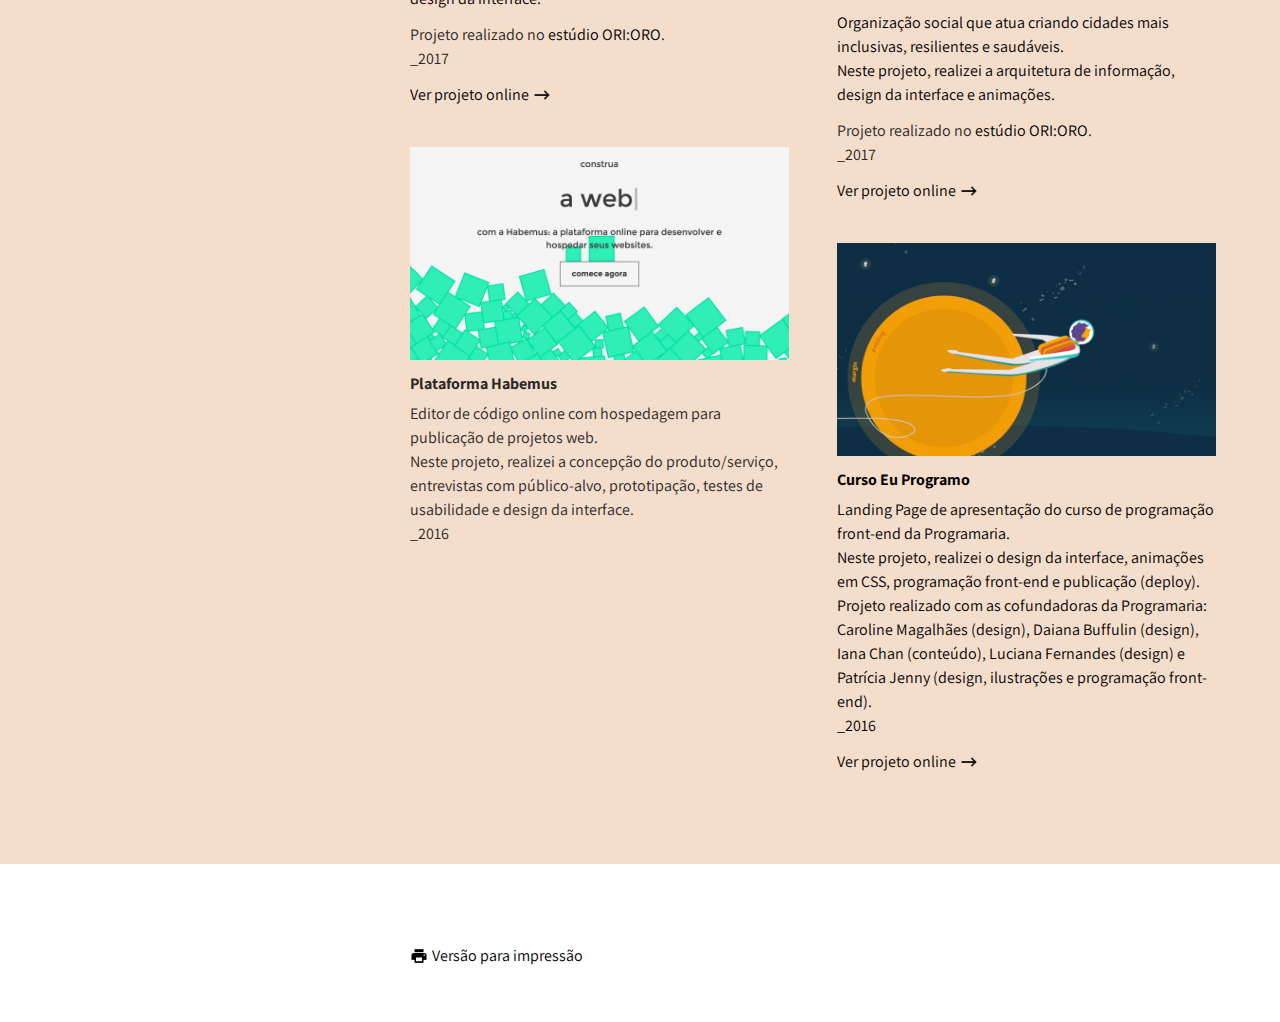
==== commit c88f68b1: "nova escola" ====
--- a/index.html
+++ b/index.html
@@ -314,22 +314,20 @@
               </div> -->
 
               <div class="content-item">
-                <a href="projetos/projeto-yoyo.html" class="content-item-link">
-                  <img src="resources/projetos/yoyo/yoyo-thumb-2.jpg" alt="Projeto Caça-Brincadeiras da YOYO">
-                  <h2>Caça-Brincadeiras da YOYO</h2>
-                  <p>
-                    Aplicação web com atividades interativas para a família.
-                    <br>
-                    Neste projeto, realizei a concepção do produto, design de serviço digital, pesquisa/entrevistas com público-alvo, facilitação de dinâmicas, prototipação, design gráfico, design de interface, programação front-end, validação com usuários, teste de usabilidade e gestão do projeto.
-                  </p>
-                </a>
-                <p>
-                  Projeto realizado no <a href="https://orioro.design/" target="_blank">estúdio ORI:ORO</a>, em parceria com <a href="http://www.oitentaedois.com/" target="_blank">coletivo oitentaedois</a>.<br>
-                  _2019
-                </p>
-                <a href="projetos/projeto-yoyo.html" class="project-link has-image-right">
+                <a href="projetos/projeto-nova-escola.html" class="content-item-link">
+                  <img src="resources/projetos/nova-escola/nova-escola-entrevista-professora-teste-usabilidade_capa.png" alt="Projeto Nova Escola">
+                  <h2>Nova Escola</h2>
+                  <p>
+                    Plataforma digital com ferramentas para professores e educadores.<br>
+                    Neste projeto, realizei entrevistas qualitativas com público-alvo, facilitação de dinâmicas, prototipação, design de interface, arquitetura de informação e testes de usabilidade para o produto Planos de Aula.
+                </a>
+                <p>
+                  Projeto realizado no <a href="https://orioro.design/" target="_blank">estúdio ORI:ORO</a>.<br>
+                  _2018<br>
+                </p>
+                <a href="projetos/projeto-nova-escola.html" class="project-link has-image-right">
                   Ver como foi o projeto
-                  <img src="resources/arrow-next.png" alt="seta próximo">
+                  <img src="resources/arrow-next.png" alt="">
                 </a>
               </div>
 
@@ -371,20 +369,6 @@
                   Ver projeto online
                   <img src="resources/arrow-next.png" alt="seta próximo">
                 </a>
-              </div>
-
-              <div class="content-item">
-                <img src="resources/projetos/nova-escola/nova-escola-entrevista-professora-teste-usabilidade_capa.png" alt="Projeto Nova Escola">
-                <h2>Nova Escola</h2>
-                <p>
-                  Plataforma digital com ferramentas para professores e educadores.<br>
-                  Neste projeto, realizei entrevistas com público-alvo, prototipação, testes de usabilidade e design da interface do produto Planos de Aula.<br>
-                  _2018<br>
-                  <!-- <a href="projetos/projeto-habemus.html" class="project-link has-image-right">
-                    Ver projeto
-                    <img src="resources/arrow-next.png" alt="">
-                  </a> -->
-                </p>
               </div>
 
               <div class="content-item">
@@ -426,6 +410,26 @@
             <div class="col-right">
 
               <div class="content-item">
+                <a href="projetos/projeto-yoyo.html" class="content-item-link">
+                  <img src="resources/projetos/yoyo/yoyo-thumb-2.jpg" alt="Projeto Caça-Brincadeiras da YOYO">
+                  <h2>Caça-Brincadeiras da YOYO</h2>
+                  <p>
+                    Aplicação web com atividades interativas para a família.
+                    <br>
+                    Neste projeto, realizei a concepção do produto, design de serviço digital, entrevistas com público-alvo, facilitação de dinâmicas, prototipação, design gráfico, design de interface, programação front-end, validação com usuários, teste de usabilidade e gestão do projeto.
+                  </p>
+                </a>
+                <p>
+                  Projeto realizado no <a href="https://orioro.design/" target="_blank">estúdio ORI:ORO</a>, em parceria com <a href="http://www.oitentaedois.com/" target="_blank">coletivo oitentaedois</a>.<br>
+                  _2019
+                </p>
+                <a href="projetos/projeto-yoyo.html" class="project-link has-image-right">
+                  Ver como foi o projeto
+                  <img src="resources/arrow-next.png" alt="seta próximo">
+                </a>
+              </div>
+
+              <!-- <div class="content-item">
                 <a href="https://constellation.com.br/" target="_blank" class="content-item-link">
                   <img src="resources/projetos/constellation/constellation-thumb.jpg" alt="Projeto Constellation">
                   <h2>Constellation</h2>
@@ -442,7 +446,7 @@
                   Ver projeto online
                   <img src="resources/arrow-next.png" alt="seta próximo">
                 </a>
-              </div>
+              </div> -->
 
               <div class="content-item">
                 <a href="https://mhba.com.br/" target="_blank" class="content-item-link">
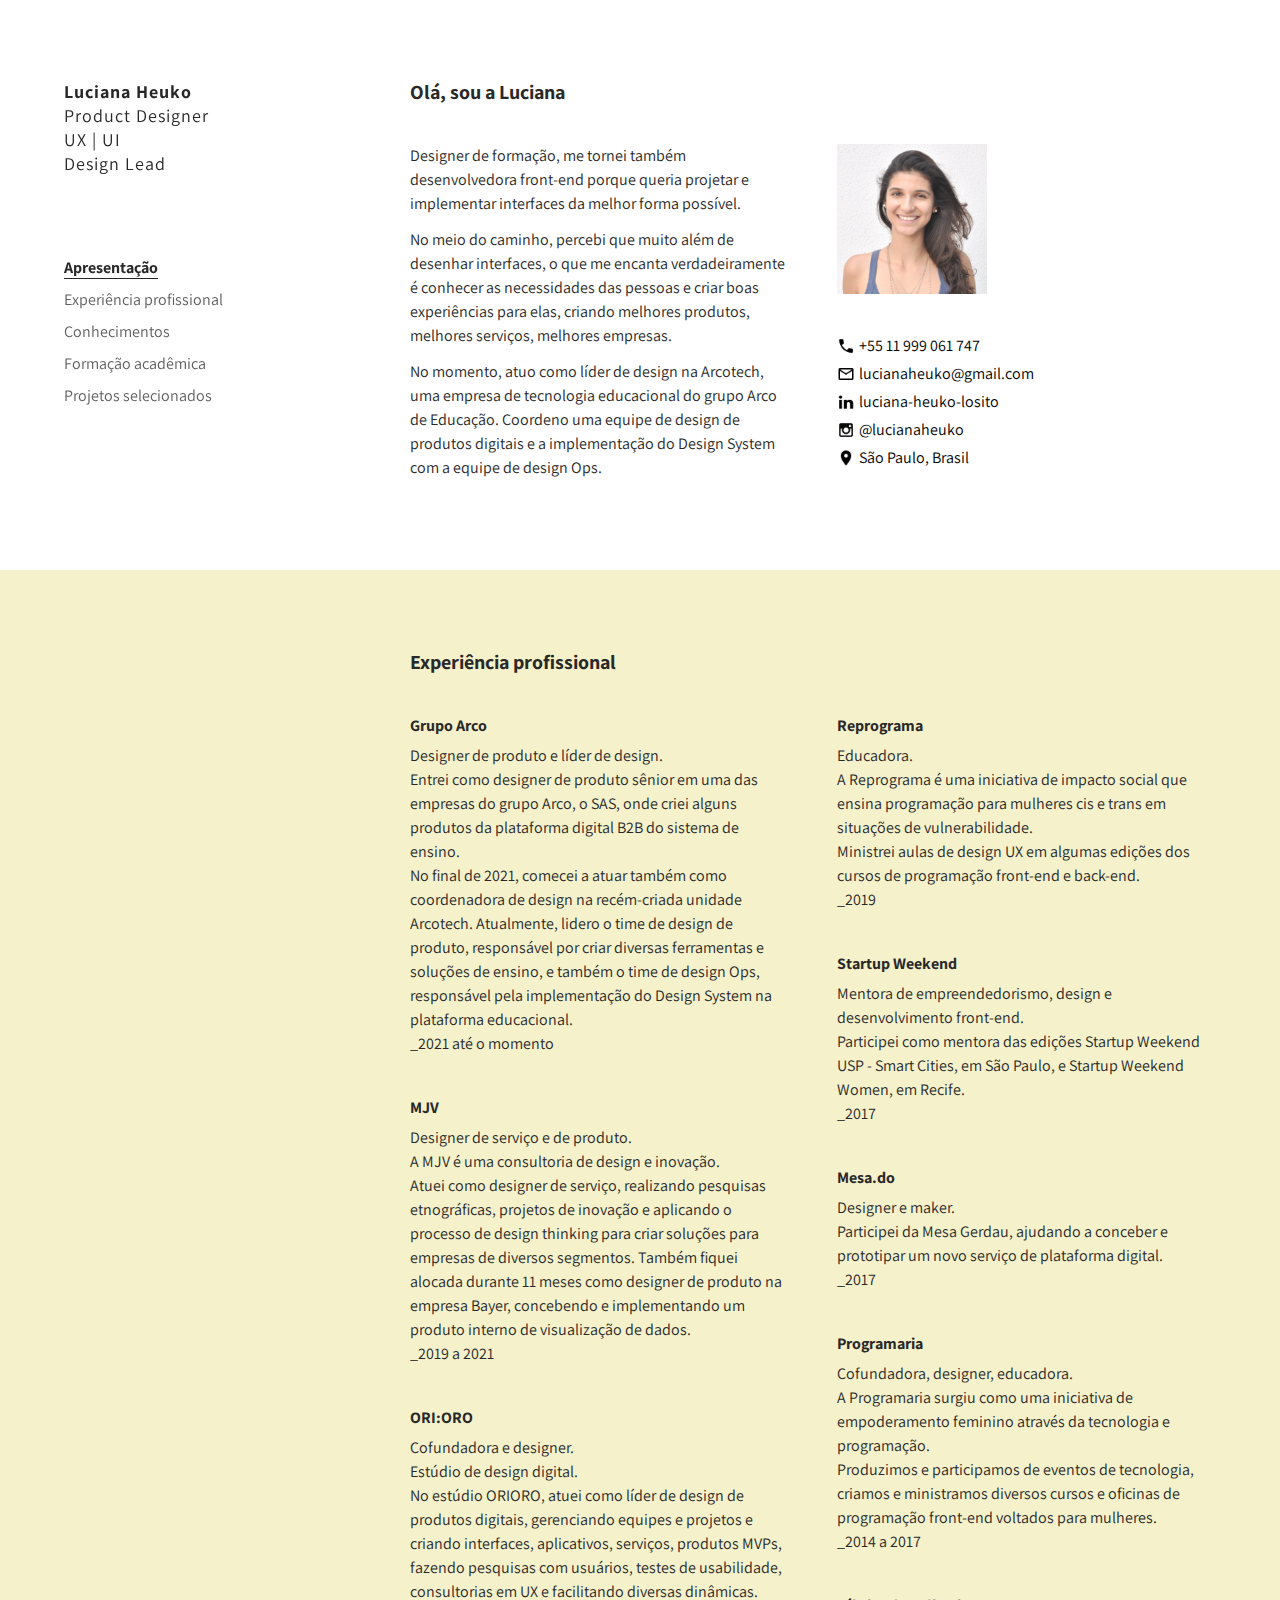
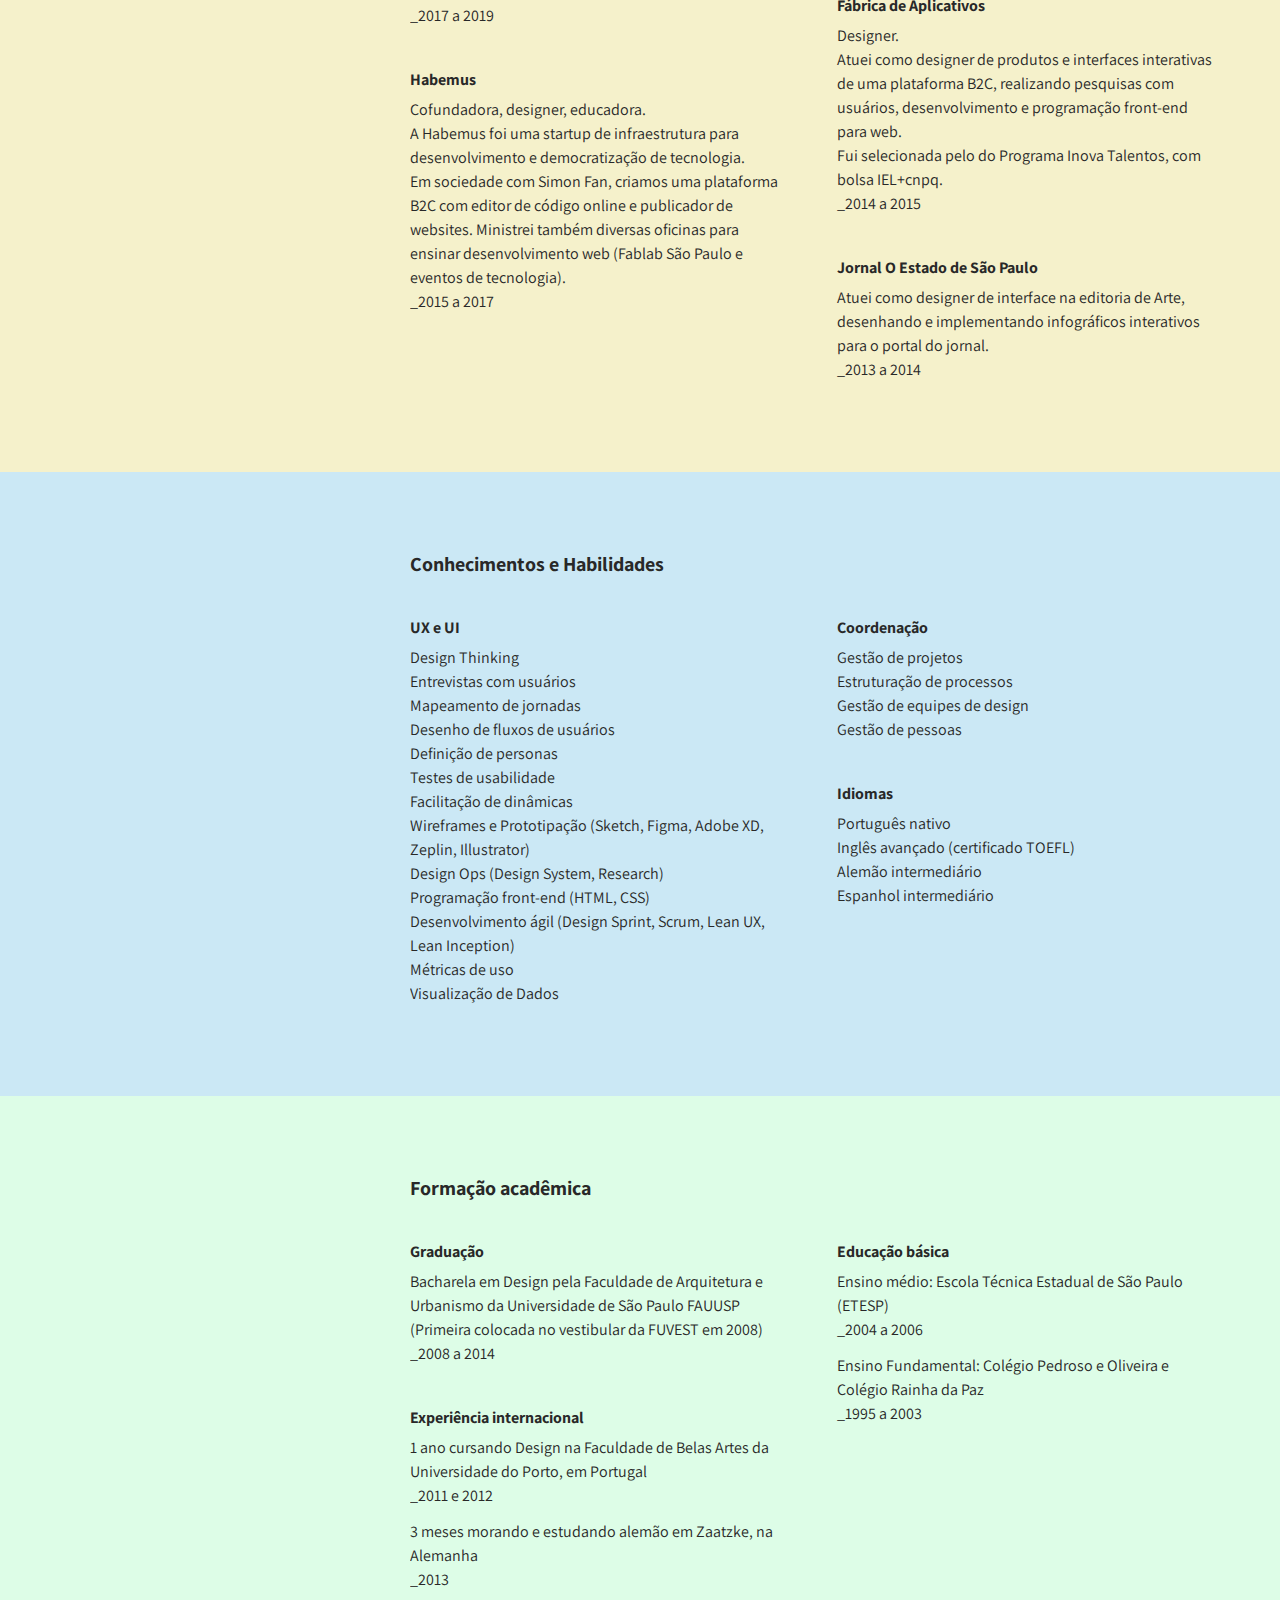
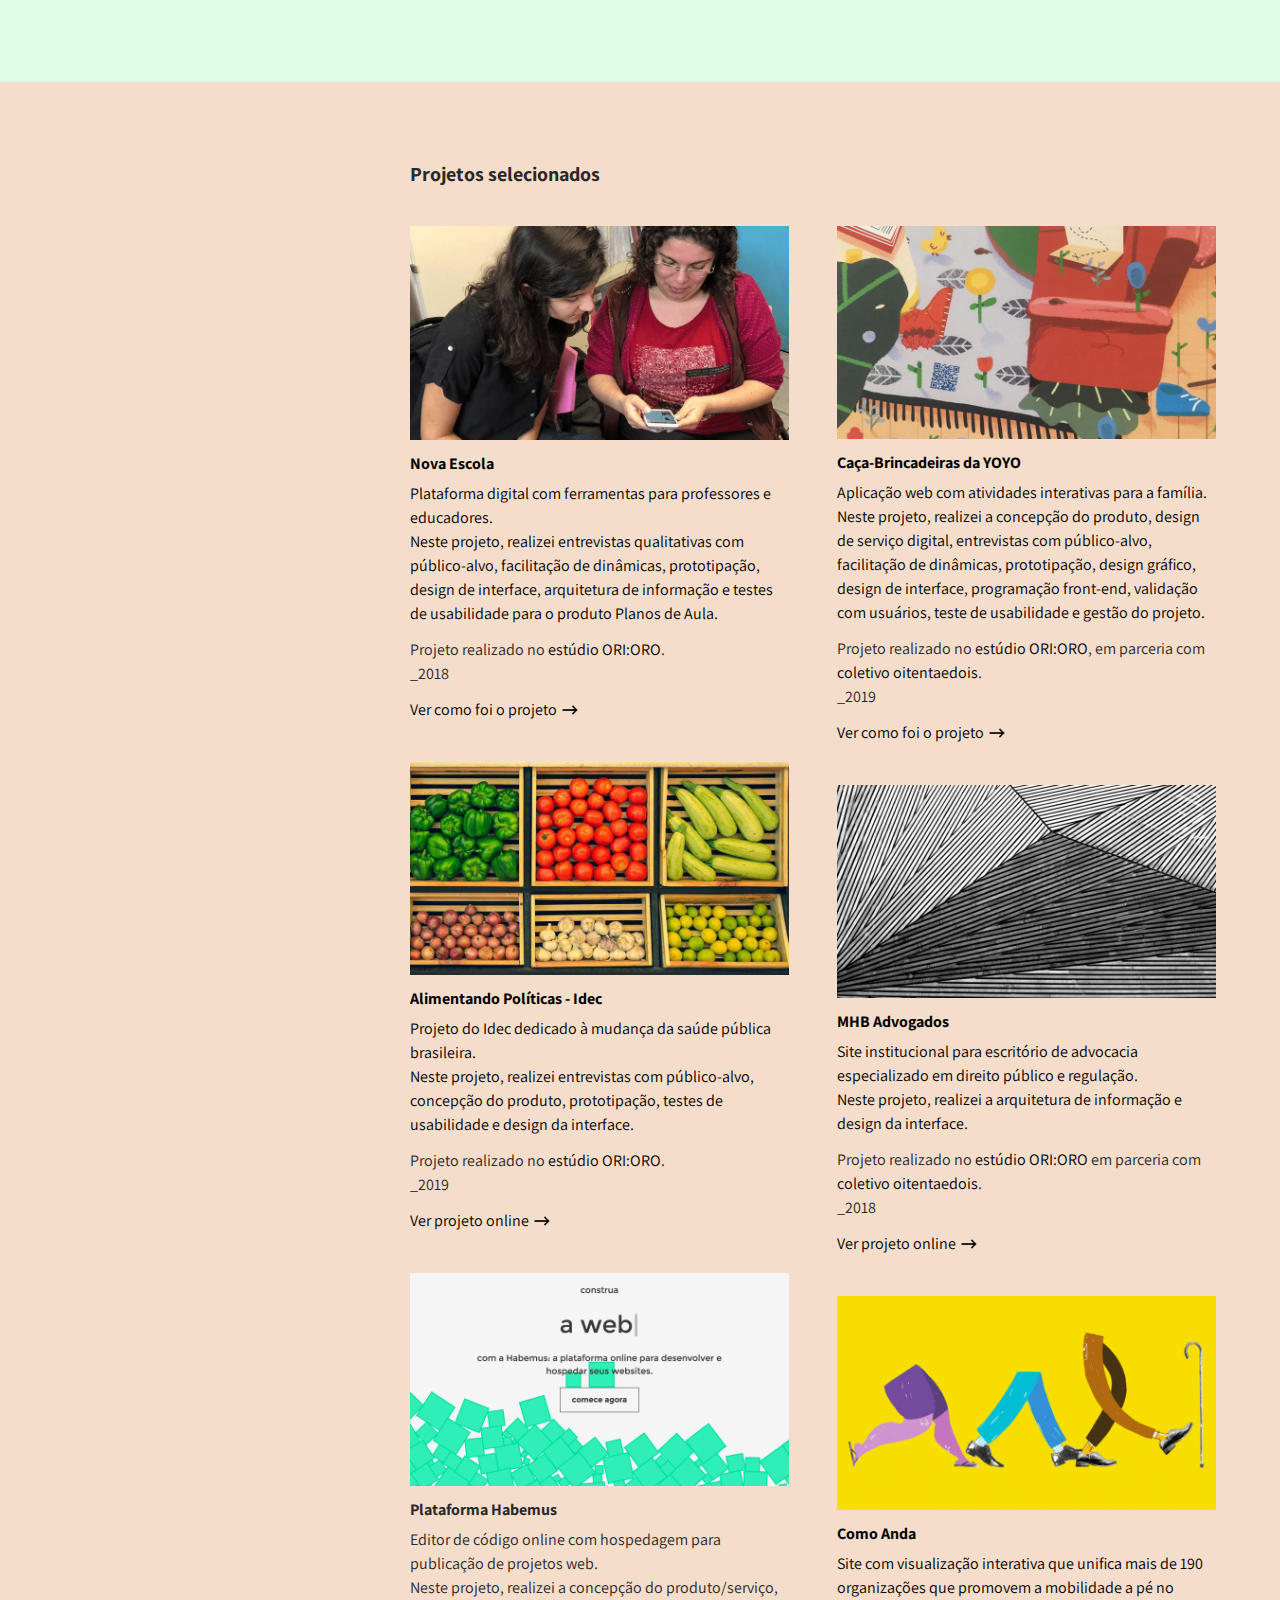
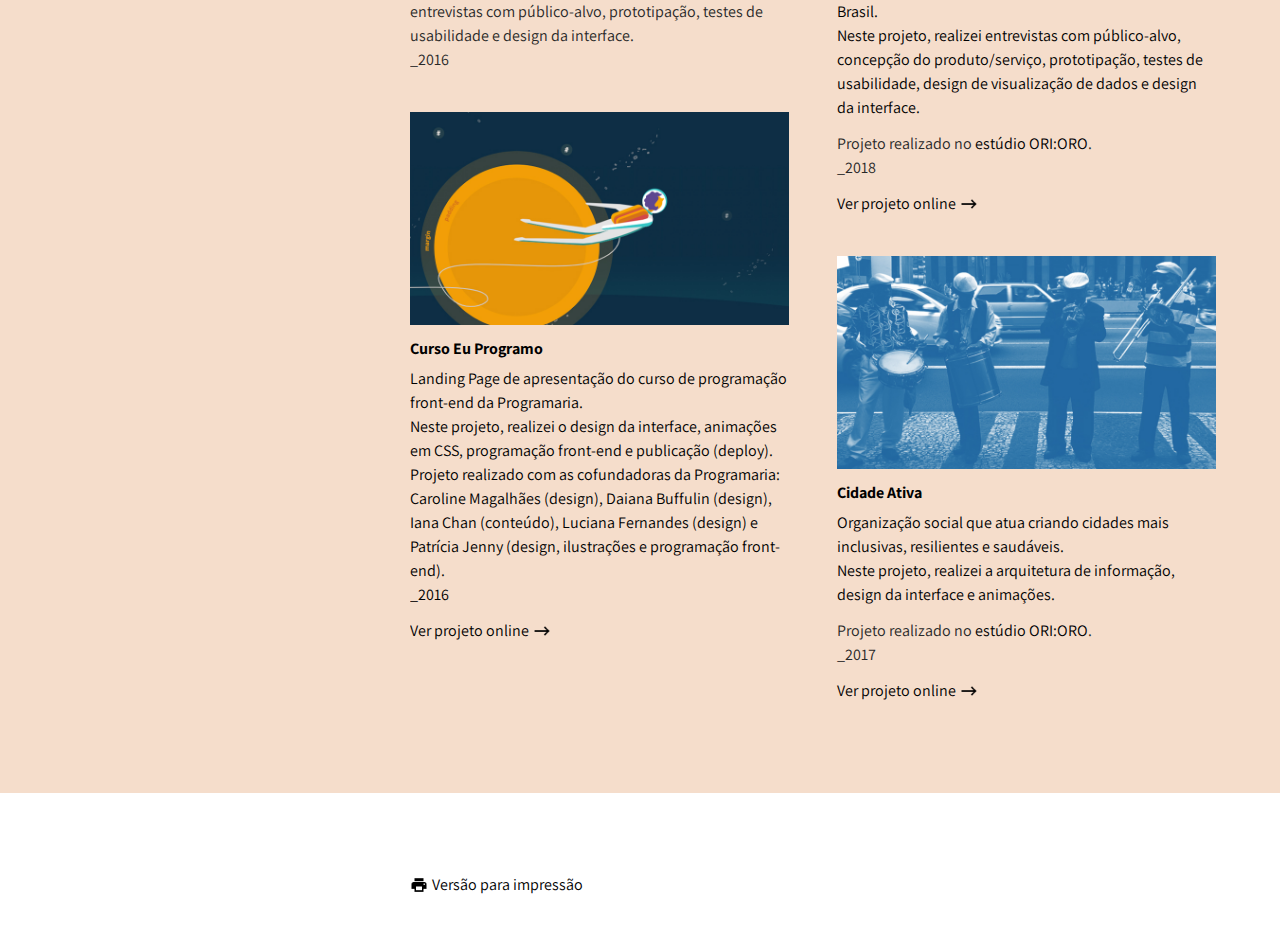
==== commit ae7209bc: "oct 2022" ====
--- a/index.html
+++ b/index.html
@@ -57,7 +57,8 @@
           <div class="identity">
             <strong>Luciana Heuko</strong><br>
             Product Designer<br>
-            UX | UI
+            UX | UI<br>
+            Design Lead
           </div>
           <nav id="main-nav">
             <ul>
@@ -84,8 +85,11 @@
                   No meio do caminho, percebi que muito além de desenhar interfaces, o que me encanta verdadeiramente é conhecer as necessidades das pessoas e criar boas experiências para elas, criando melhores produtos, melhores serviços, melhores empresas.
                 </p>
                 <p>
-                  Sou fundadora e designer responsável do <a href="https://orioro.design/" target="_blank">estúdio ORI:ORO</a>. Ajudo empresas e empreendedores a imaginar, criar, melhorar, prototipar e validar produtos e serviços digitais, sempre com o objetivo de ver os usuários felizes. Em paralelo, participo de iniciativas que lutam pela democratização e igualdade de gênero no meio da tecnologia.
-                </p>
+                  No momento, atuo como líder de design na Arcotech, uma empresa de tecnologia educacional do grupo Arco de Educação. Coordeno uma equipe de design de produtos digitais e a implementação do Design System com a equipe de design Ops.
+                </p>
+                <!-- <p>
+                  Fui cofundadora e designer responsável do <a href="https://orioro.design/" target="_blank">estúdio ORI:ORO</a>. Ajudei empresas e empreendedores a imaginar, criar, melhorar, prototipar e validar produtos e serviços digitais, sempre com o objetivo de ver os usuários felizes. Também participei de iniciativas que apoiam a democratização e igualdade de gênero no meio da tecnologia.
+                </p> -->
 
               </div>
 
@@ -105,9 +109,9 @@
                   <img src="resources/mail_outline.png" alt="e-mail">
                   lucianaheuko@gmail.com
                 </a><br>
-                <a href="https://linkedin.com/in/luciana-heuko-a02b0870" target="_blank" class="has-image-left">
+                <a href="https://www.linkedin.com/in/luciana-heuko-losito/" target="_blank" class="has-image-left">
                   <img src="resources/linkedin.png" alt="linkedin">
-                  luciana-heuko-a02b0870
+                  luciana-heuko-losito
                 </a><br>
                 <a href="https://www.instagram.com/lucianaheuko/" target="_blank" class="has-image-left">
                   <img src="resources/instagram.png" alt="instagram">
@@ -131,11 +135,31 @@
             <div class="col-left">
 
               <div class="content-item">
+                <h2>Grupo Arco</h2>
+                <p>
+                  Designer de produto e líder de design.<br>
+                  Entrei como designer de produto sênior em uma das empresas do grupo Arco, o SAS, onde criei alguns produtos da plataforma digital B2B do sistema de ensino.<br>
+                  No final de 2021, comecei a atuar também como coordenadora de design na recém-criada unidade Arcotech. Atualmente, lidero o time de design de produto, responsável por criar diversas ferramentas e soluções de ensino, e também o time de design Ops, responsável pela implementação do Design System na plataforma educacional.<br>
+                  _2021 até o momento
+                </p>
+              </div>
+
+              <div class="content-item">
+                <h2>MJV</h2>
+                <p>
+                  Designer de serviço e de produto.<br>
+                  A MJV é uma consultoria de design e inovação.<br>
+                  Atuei como designer de serviço, realizando pesquisas etnográficas, projetos de inovação e aplicando o processo de design thinking para criar soluções para empresas de diversos segmentos. Também fiquei alocada durante 11 meses como designer de produto na empresa Bayer, concebendo e implementando um produto interno de visualização de dados.<br>
+                  _2019 a 2021
+                </p>
+              </div>
+
+              <div class="content-item">
                 <h2>ORI:ORO</h2>
                 <p>
                   Cofundadora e designer.<br>
                   Estúdio de design digital.<br>
-                  No estúdio ORIORO, atuei como designer de produtos digitais, criando interfaces, aplicativos, serviços, MVPs, fazendo pesquisa com usuários, testes de usabilidade, consultoria em UX e facilitando diversas dinâmicas.<br>
+                  No estúdio ORIORO, atuei como líder de design de produtos digitais, gerenciando equipes e projetos e criando interfaces, aplicativos, serviços, produtos MVPs, fazendo pesquisas com usuários, testes de usabilidade, consultorias em UX e facilitando diversas dinâmicas.<br>
                   _2017 a 2019
                 </p>
               </div>
@@ -145,26 +169,8 @@
                 <p>
                   Cofundadora, designer, educadora.<br>
                   A Habemus foi uma startup de infraestrutura para desenvolvimento e democratização de tecnologia.<br>
-                  Junto com Simon Fan, criei um editor de código online com publicador de websites e ministrei oficinas (Fablab São Paulo e eventos de tecnologia) para ensinar desenvolvimento web.<br>
+                  Em sociedade com Simon Fan, criamos uma plataforma B2C com editor de código online e publicador de websites. Ministrei também diversas oficinas para ensinar desenvolvimento web (Fablab São Paulo e eventos de tecnologia).<br>
                   _2015 a 2017
-                </p>
-              </div>
-
-              <div class="content-item">
-                <h2>Mesa.do</h2>
-                <p>
-                  Designer e maker.<br>
-                  Participei da Mesa Gerdau, ajudando a conceber e prototipar um novo serviço de plataforma digital.<br>
-                  _2017
-                </p>
-              </div>
-
-              <div class="content-item">
-                <h2>Startup Weekend</h2>
-                <p>
-                  Mentora de empreendedorismo, design e desenvolvimento front-end.<br>
-                  Participei como mentora das edições Startup Weekend USP - Smart Cities,  em São Paulo, e Startup Weekend Women, em Recife.<br>
-                  _2017
                 </p>
               </div>
 
@@ -182,6 +188,24 @@
               </div>
 
               <div class="content-item">
+                <h2>Startup Weekend</h2>
+                <p>
+                  Mentora de empreendedorismo, design e desenvolvimento front-end.<br>
+                  Participei como mentora das edições Startup Weekend USP - Smart Cities,  em São Paulo, e Startup Weekend Women, em Recife.<br>
+                  _2017
+                </p>
+              </div>
+
+              <div class="content-item">
+                <h2>Mesa.do</h2>
+                <p>
+                  Designer e maker.<br>
+                  Participei da Mesa Gerdau, ajudando a conceber e prototipar um novo serviço de plataforma digital.<br>
+                  _2017
+                </p>
+              </div>
+
+              <div class="content-item">
                 <h2>Programaria</h2>
                 <p>
                   Cofundadora, designer, educadora.<br>
@@ -195,8 +219,8 @@
                 <h2>Fábrica de Aplicativos</h2>
                 <p>
                   Designer.<br>
-                  Atuei como designer de produtos e interfaces interativas, fazendo também pesquisa com usuários, desenvolvimento e programação front-end para web.<br>
-                  Fui participande do Programa Inova Talentos, com bolsa IEL+cnpq.<br>
+                  Atuei como designer de produtos e interfaces interativas de uma plataforma B2C, realizando pesquisas com usuários, desenvolvimento e programação front-end para web.<br>
+                  Fui selecionada pelo do Programa Inova Talentos, com bolsa IEL+cnpq.<br>
                   _2014 a 2015
                 </p>
               </div>
@@ -204,7 +228,7 @@
               <div class="content-item">
                 <h2>Jornal O Estado de São Paulo</h2>
                 <p>
-                  Editoria de Arte: layout e desenvolvimento de interfaces e infográficos interativos para o portal do jornal.<br>
+                  Atuei como designer de interface na editoria de Arte, desenhando e implementando infográficos interativos para o portal do jornal.<br>
                   _2013 a 2014
                 </p>
               </div>
@@ -220,21 +244,35 @@
               <div class="content-item">
                 <h2>UX e UI</h2>
                 <p>
+                  Design Thinking<br>
                   Entrevistas com usuários<br>
                   Mapeamento de jornadas<br>
+                  Desenho de fluxos de usuários<br>
                   Definição de personas<br>
                   Testes de usabilidade<br>
                   Facilitação de dinâmicas<br>
-                  Wireframes e Prototipação (Sketch, Figma, Marvel, Zeplin, Illustrator, Photoshop)<br>
+                  Wireframes e Prototipação (Sketch, Figma, Adobe XD, Zeplin, Illustrator)<br>
+                  Design Ops (Design System, Research)<br>
                   Programação front-end (HTML, CSS)<br>
+                  Desenvolvimento ágil (Design Sprint, Scrum, Lean UX, Lean Inception)<br>
+                  Métricas de uso<br>
+                  Visualização de Dados
+                </p>
+              </div>
+
+            </div>
+
+            <div class="col-right">
+
+              <div class="content-item">
+                <h2>Coordenação</h2>
+                <p>
                   Gestão de projetos<br>
-                  Desenvolvimento ágil (Design Sprint, Scrum)
-                </p>
-              </div>
-
-            </div>
-
-            <div class="col-right">
+                  Estruturação de processos<br>
+                  Gestão de equipes de design<br>
+                  Gestão de pessoas<br>
+                </p>
+              </div>
 
               <div class="content-item">
                 <h2>Idiomas</h2>
@@ -259,7 +297,7 @@
                   <p>
                     Bacharela em Design pela Faculdade de Arquitetura e Urbanismo da Universidade de São Paulo FAUUSP<br>
                     (Primeira colocada no vestibular da FUVEST em 2008)<br>
-                    _2018 a 2014
+                    _2008 a 2014
                   </p>
                 </div>
 
@@ -351,7 +389,7 @@
                 </a>
               </div>
 
-              <div class="content-item">
+              <!-- <div class="content-item">
                 <a href="https://azmina.com.br/" target="_blank" class="content-item-link">
                   <img src="resources/projetos/azmina/azmina-thumb-2.jpg" alt="Projeto AzMina">
                   <h2>AzMina</h2>
@@ -369,9 +407,9 @@
                   Ver projeto online
                   <img src="resources/arrow-next.png" alt="seta próximo">
                 </a>
-              </div>
-
-              <div class="content-item">
+              </div> -->
+
+              <!-- <div class="content-item">
                 <a href="http://faculdaderudolfsteiner.com.br/" target="_blank" class="content-item-link">
                   <img src="resources/projetos/frs/faculdade-rudolf-thumb.png" alt="Projeto Faculdade Rudolf Steiner">
                   <h2>Faculdade Rudolf Steiner</h2>
@@ -389,7 +427,7 @@
                   Ver projeto online
                   <img src="resources/arrow-next.png" alt="seta próximo">
                 </a>
-              </div>
+              </div> -->
 
               <div class="content-item">
                 <img src="resources/projetos/habemus/habemus-thumb.jpg" alt="Projeto Plataforma Habemus">
@@ -405,6 +443,23 @@
                 </p>
               </div>
 
+              <div class="content-item">
+                <a href="https://www.programaria.org/cursos/euprogramo/" target="_blank" class="content-item-link">
+                  <img src="resources/projetos/eu-programo/eu-programo-thumb.jpg" alt="Projeto Curso Eu Programo">
+                  <h2>Curso Eu Programo</h2>
+                  <p>
+                    Landing Page de apresentação do curso de programação front-end da Programaria.<br>
+                    Neste projeto, realizei o design da interface, animações em CSS, programação front-end e publicação (deploy).<br>
+                    Projeto realizado com as cofundadoras da Programaria: Caroline Magalhães (design), Daiana Buffulin (design), Iana Chan (conteúdo), Luciana Fernandes (design) e Patrícia Jenny (design, ilustrações e programação front-end).<br>
+                    _2016
+                  </p>
+                </a>
+                <a href="https://www.programaria.org/cursos/euprogramo/" target="_blank" class="project-link has-image-right">
+                  Ver projeto online
+                  <img src="resources/arrow-next.png" alt="seta próximo">
+                </a>
+              </div>
+
             </div>
 
             <div class="col-right">
@@ -500,23 +555,6 @@
                   _2017
                 </p>
                 <a href="https://cidadeativa.org/" target="_blank" class="project-link has-image-right">
-                  Ver projeto online
-                  <img src="resources/arrow-next.png" alt="seta próximo">
-                </a>
-              </div>
-
-              <div class="content-item">
-                <a href="https://www.programaria.org/cursos/euprogramo/" target="_blank" class="content-item-link">
-                  <img src="resources/projetos/eu-programo/eu-programo-thumb.jpg" alt="Projeto Curso Eu Programo">
-                  <h2>Curso Eu Programo</h2>
-                  <p>
-                    Landing Page de apresentação do curso de programação front-end da Programaria.<br>
-                    Neste projeto, realizei o design da interface, animações em CSS, programação front-end e publicação (deploy).<br>
-                    Projeto realizado com as cofundadoras da Programaria: Caroline Magalhães (design), Daiana Buffulin (design), Iana Chan (conteúdo), Luciana Fernandes (design) e Patrícia Jenny (design, ilustrações e programação front-end).<br>
-                    _2016
-                  </p>
-                </a>
-                <a href="https://www.programaria.org/cursos/euprogramo/" target="_blank" class="project-link has-image-right">
                   Ver projeto online
                   <img src="resources/arrow-next.png" alt="seta próximo">
                 </a>
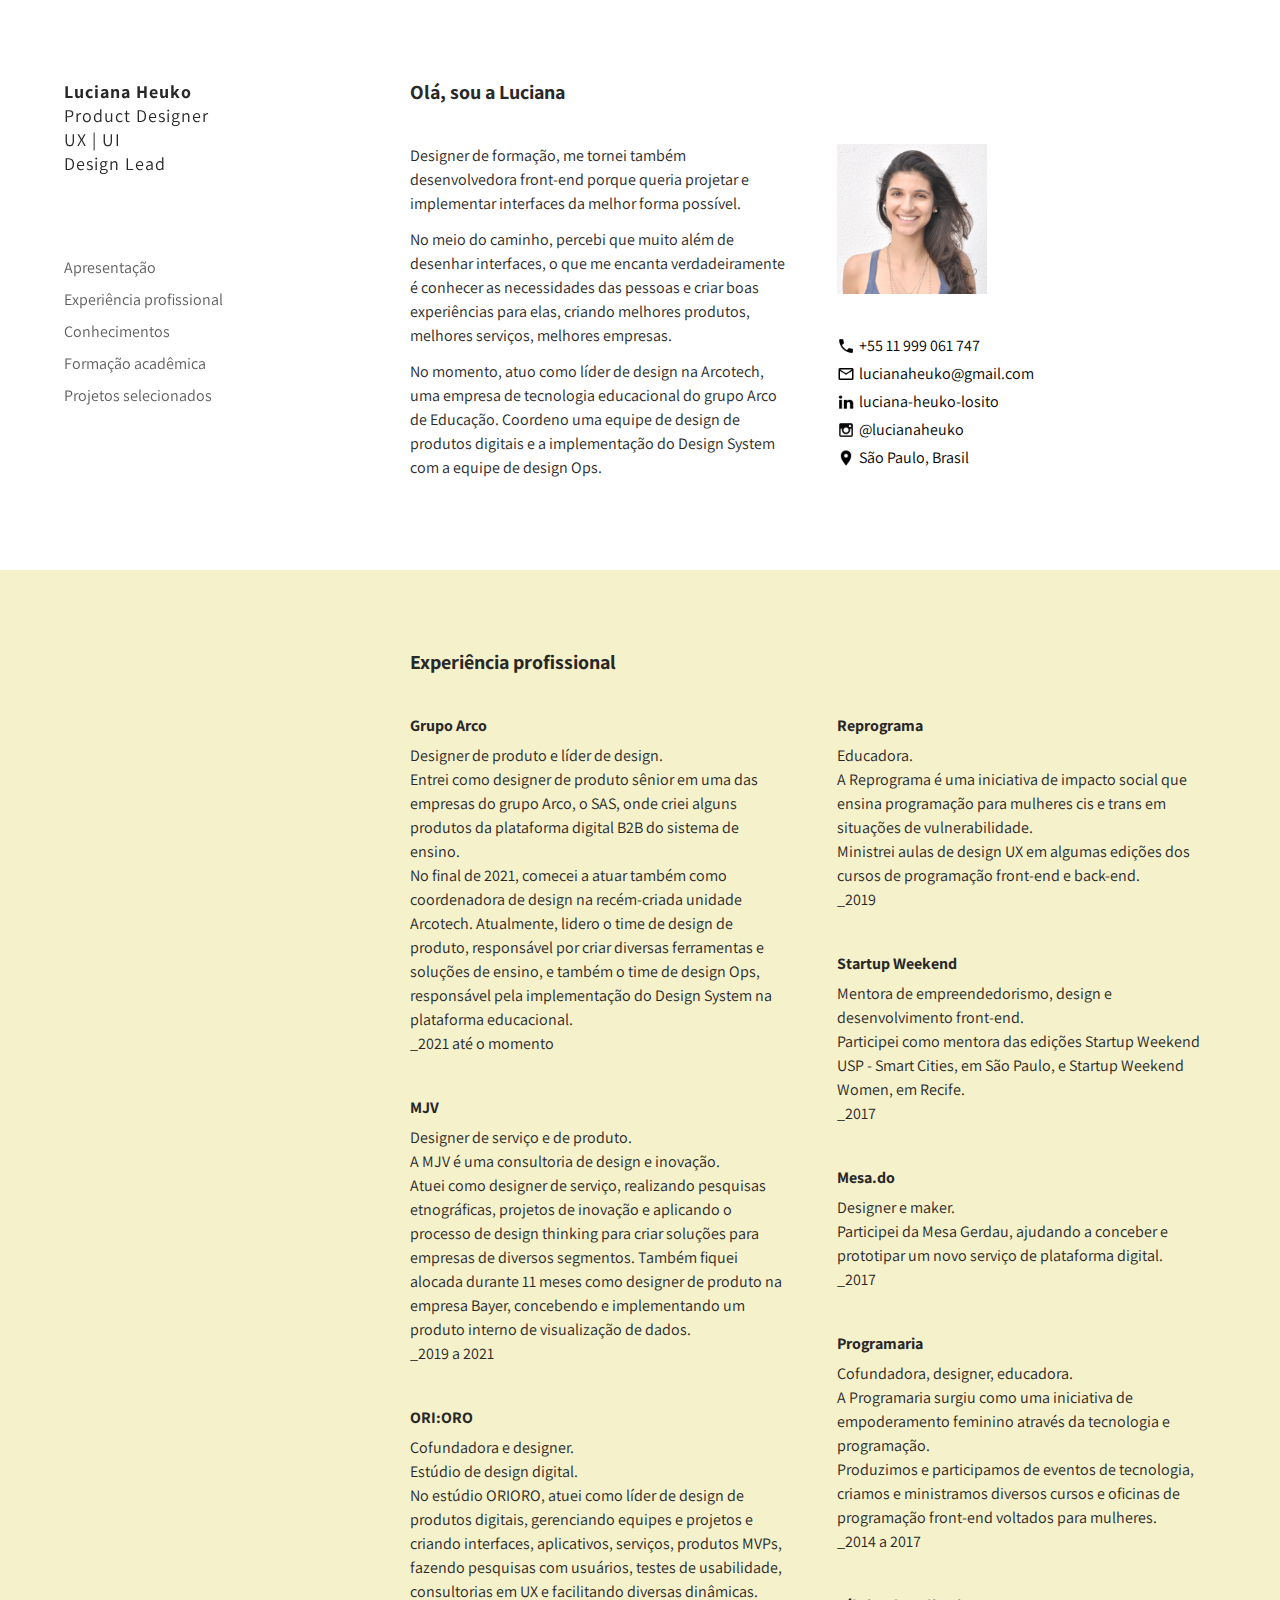
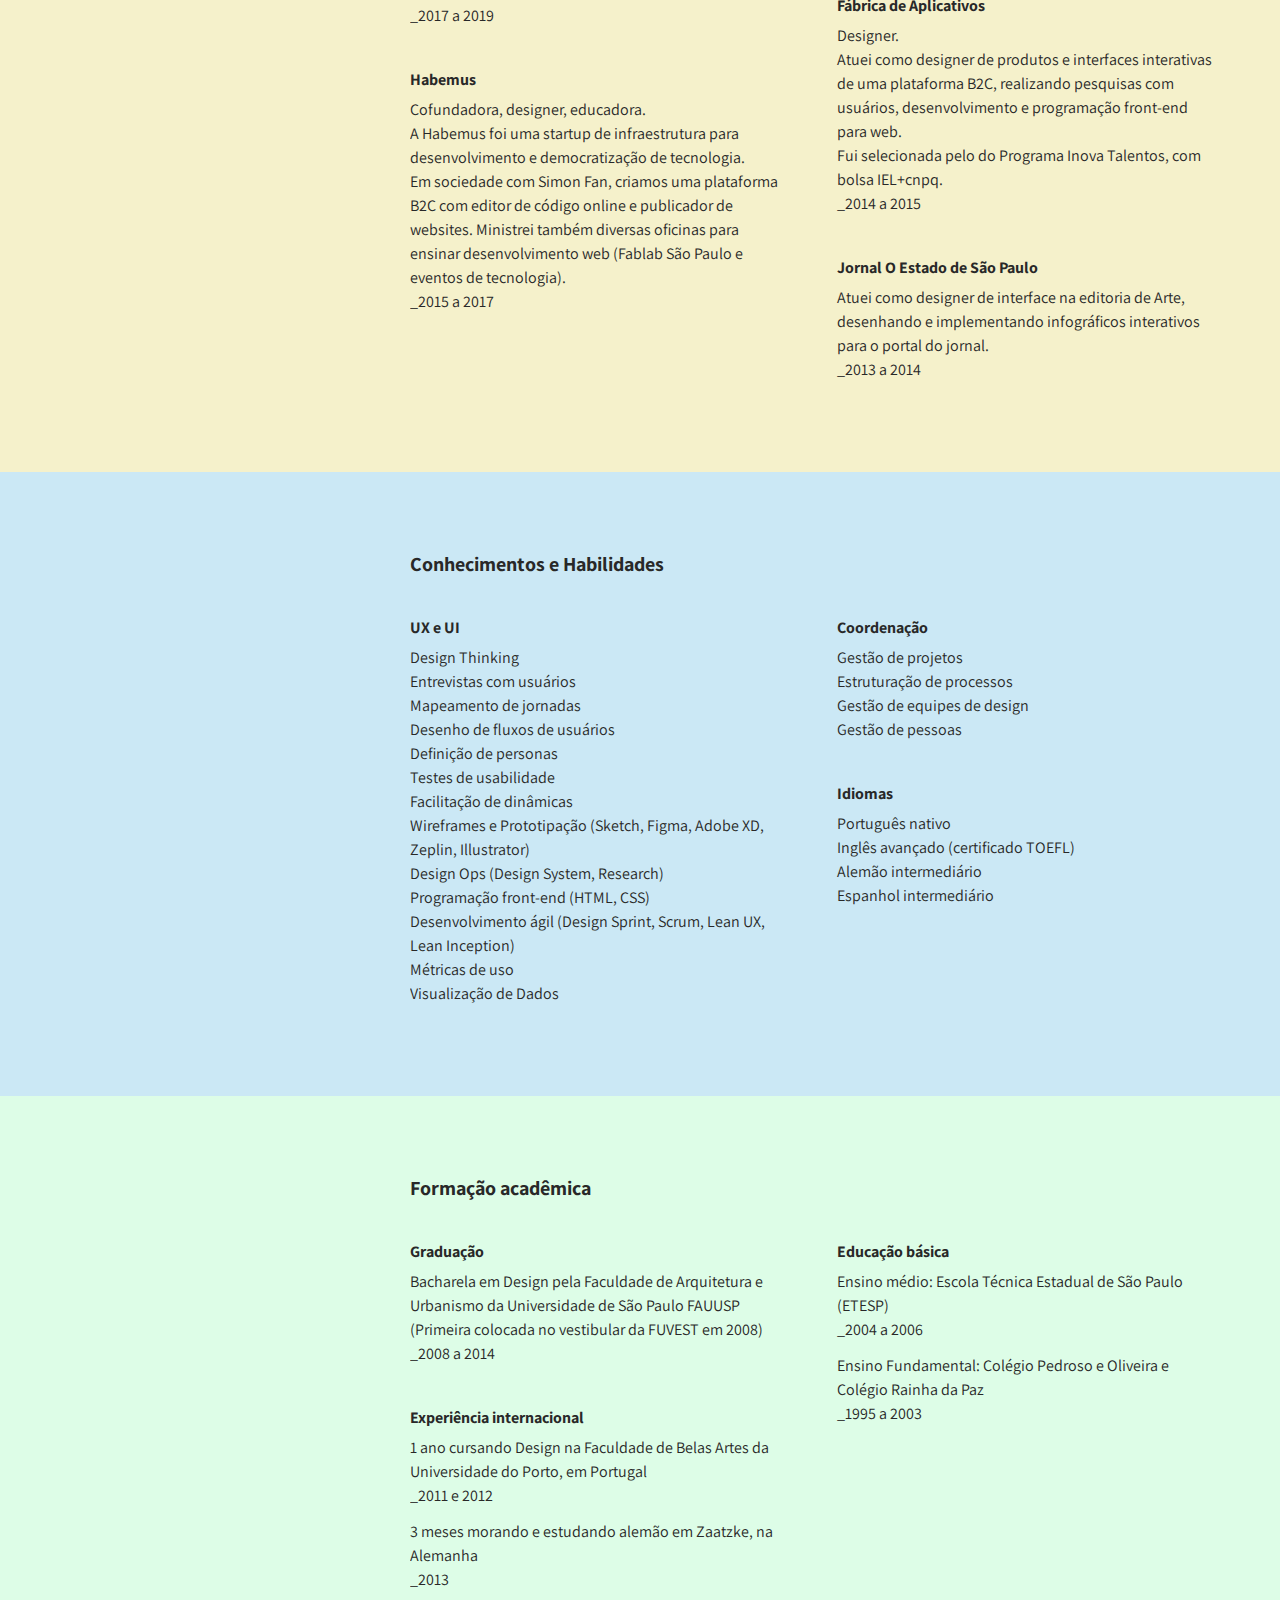
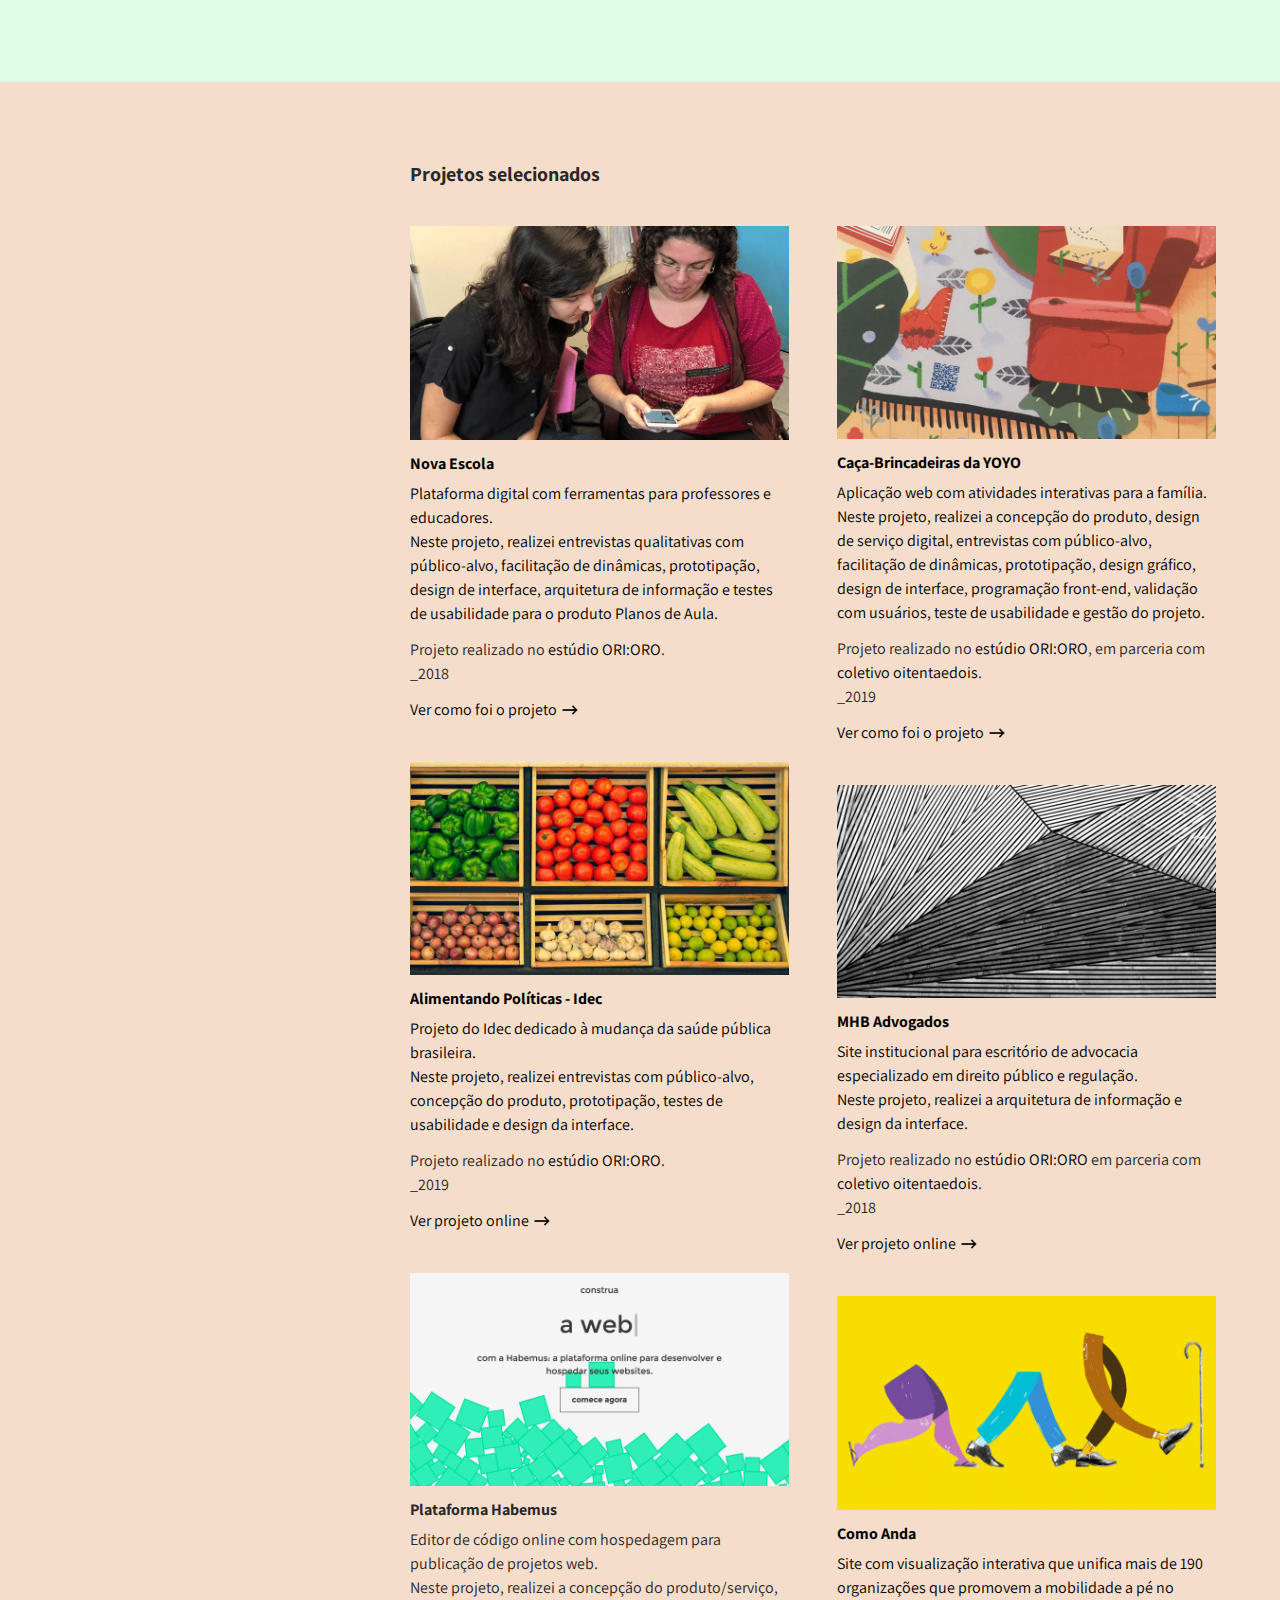
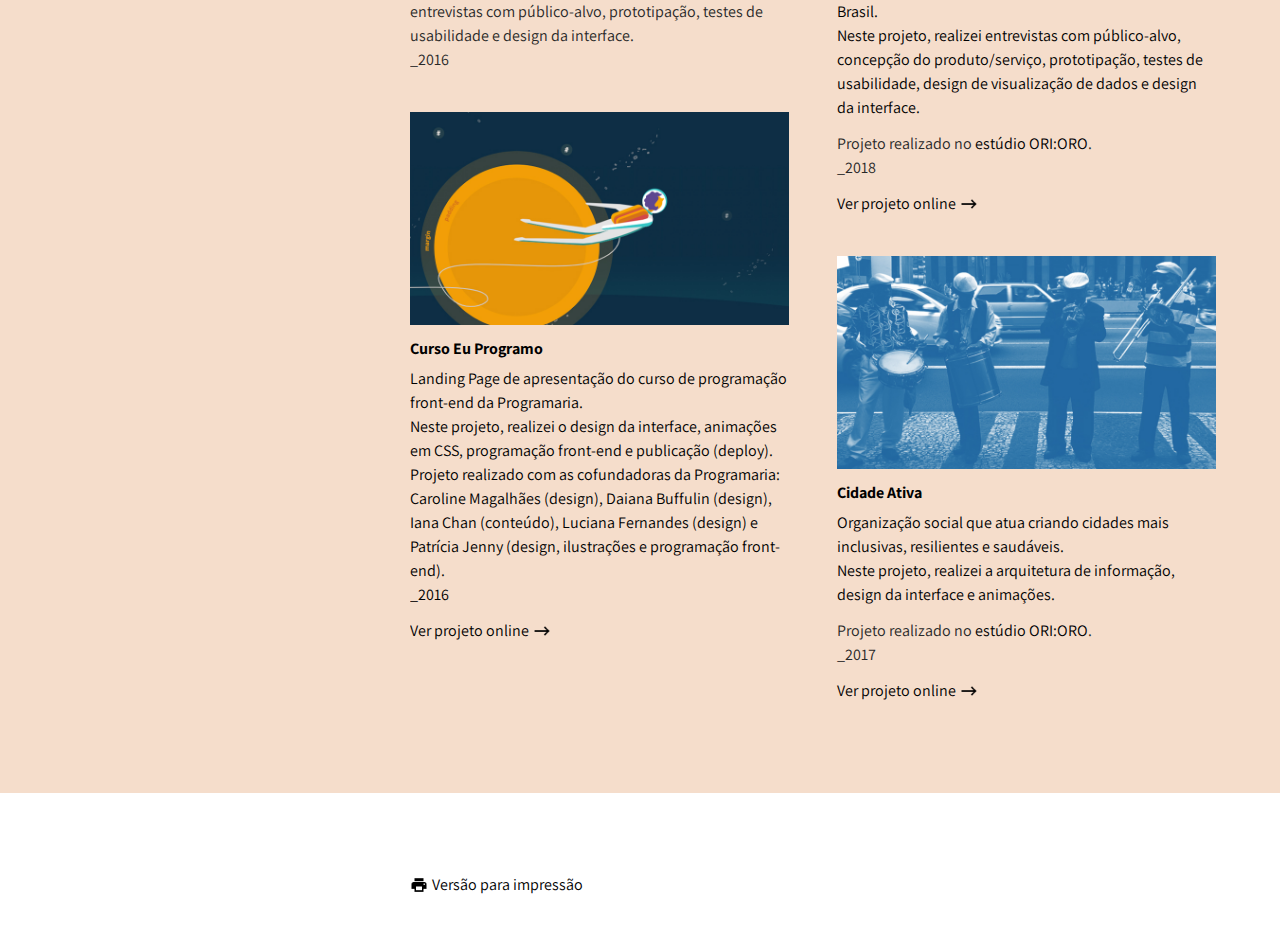
==== commit 070091b2: "nov 2022" ====
--- a/index.html
+++ b/index.html
@@ -569,6 +569,13 @@
             Versão para impressão
           </a>
         </footer>
+
+        <section class="info-print">
+          <p>
+            Versão gerada automaticamente a partir do portfolio online disponível em: https://lucianaheuko.github.io/portfolio/
+          </p>
+        </section>
+
       </main>
     </div>
 
--- a/style/style.css
+++ b/style/style.css
@@ -188,6 +188,10 @@
   max-width: 150px;
 }
 
+.info-print {
+  display: none;
+}
+
 @media print {
   body {
     font-size: 11pt;
@@ -206,6 +210,11 @@
   section.bg-orange {
     background-color: transparent;
   }
+
+  section {
+    border-bottom: 1px solid #5F5F5F;
+  }
+
   .content-item {
     margin-bottom: 5mm;
   }
@@ -224,4 +233,9 @@
   footer {
     display: none;
   }
-}
+
+  .info-print {
+    display: block;
+    border-bottom: none;
+  }
+}
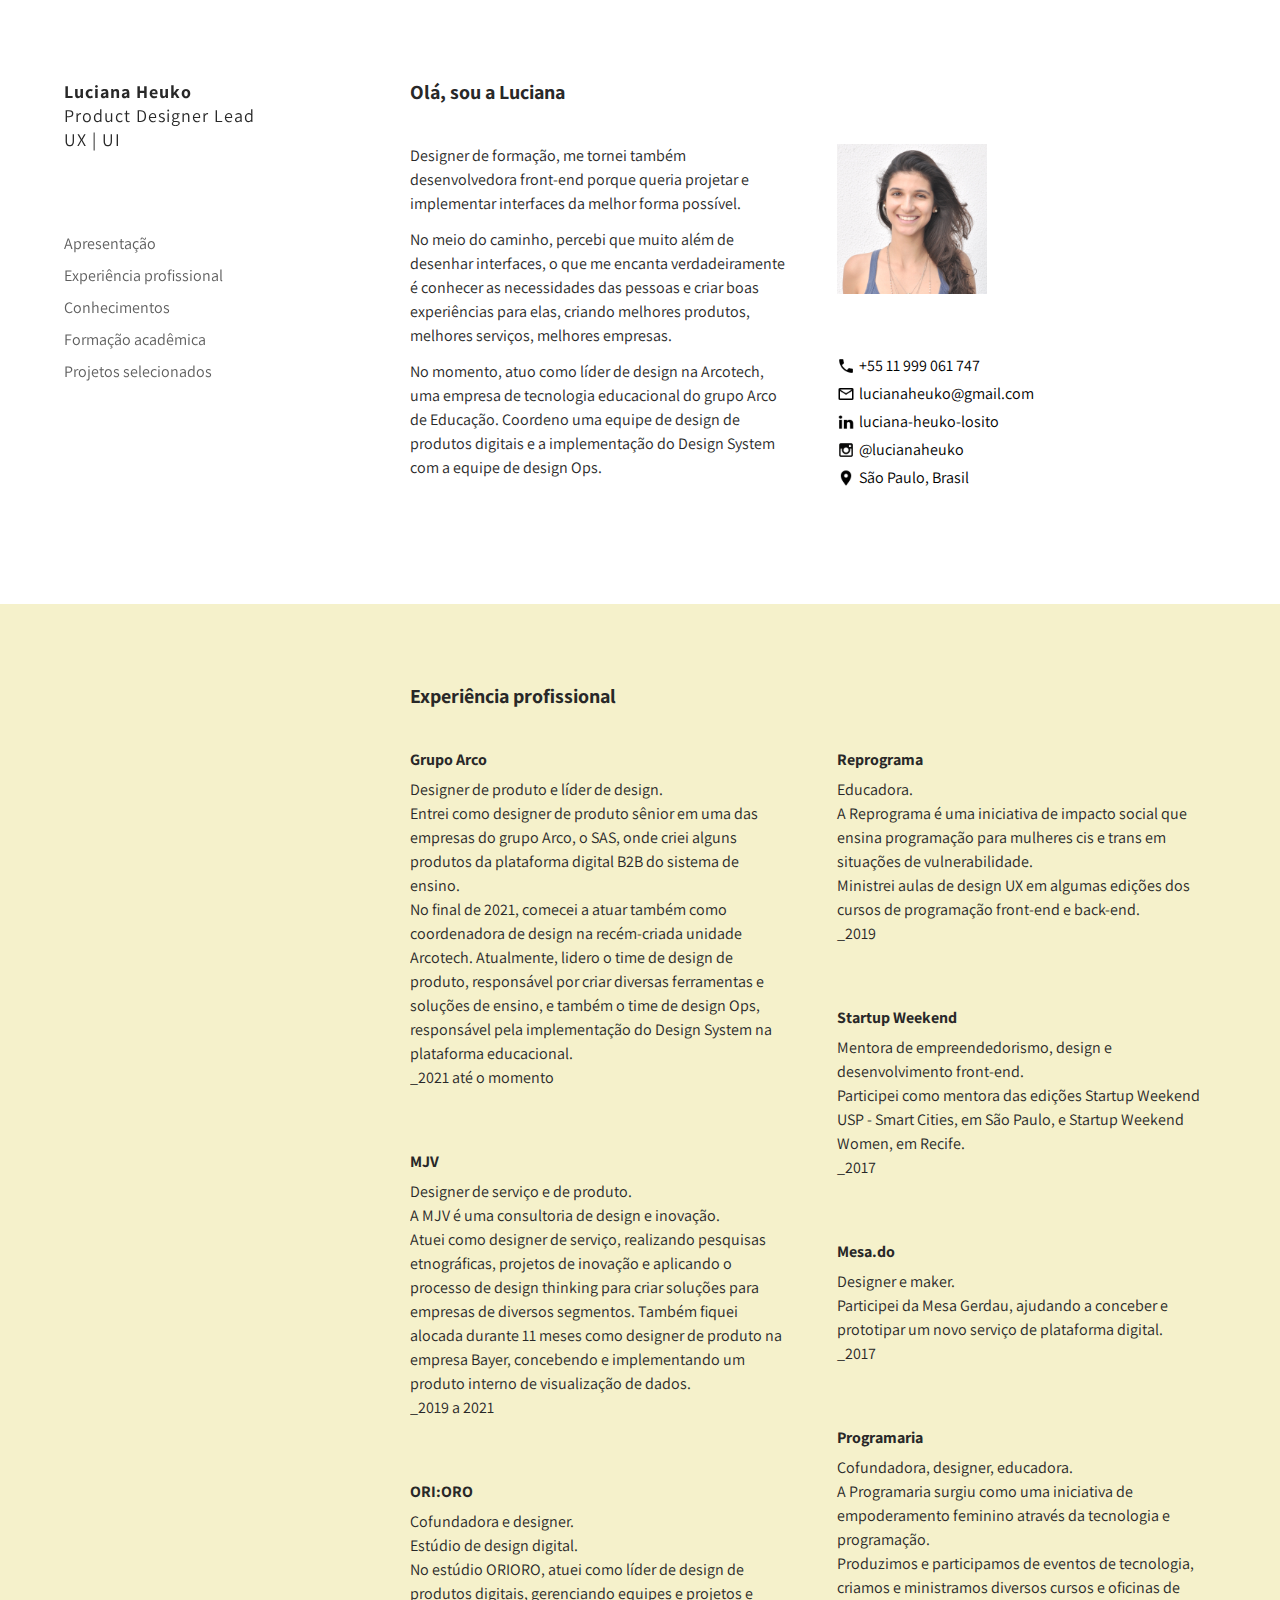
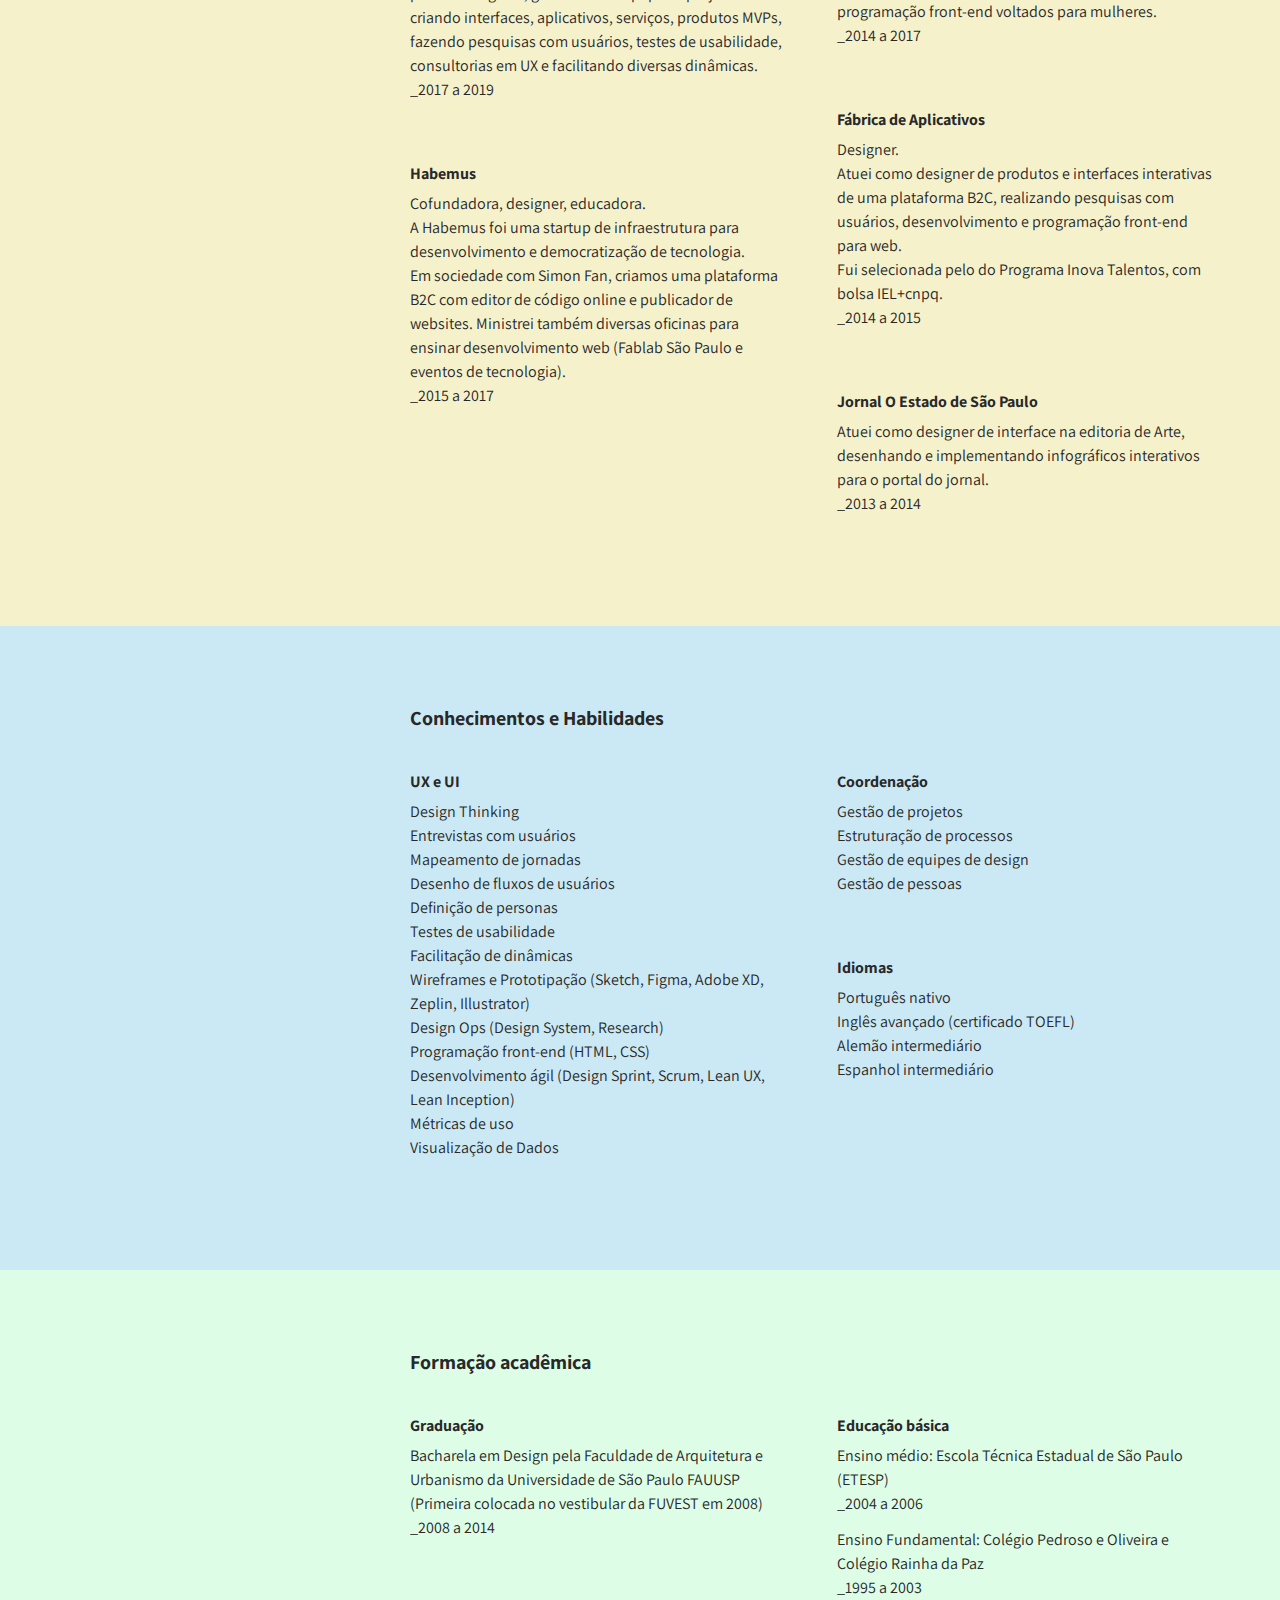
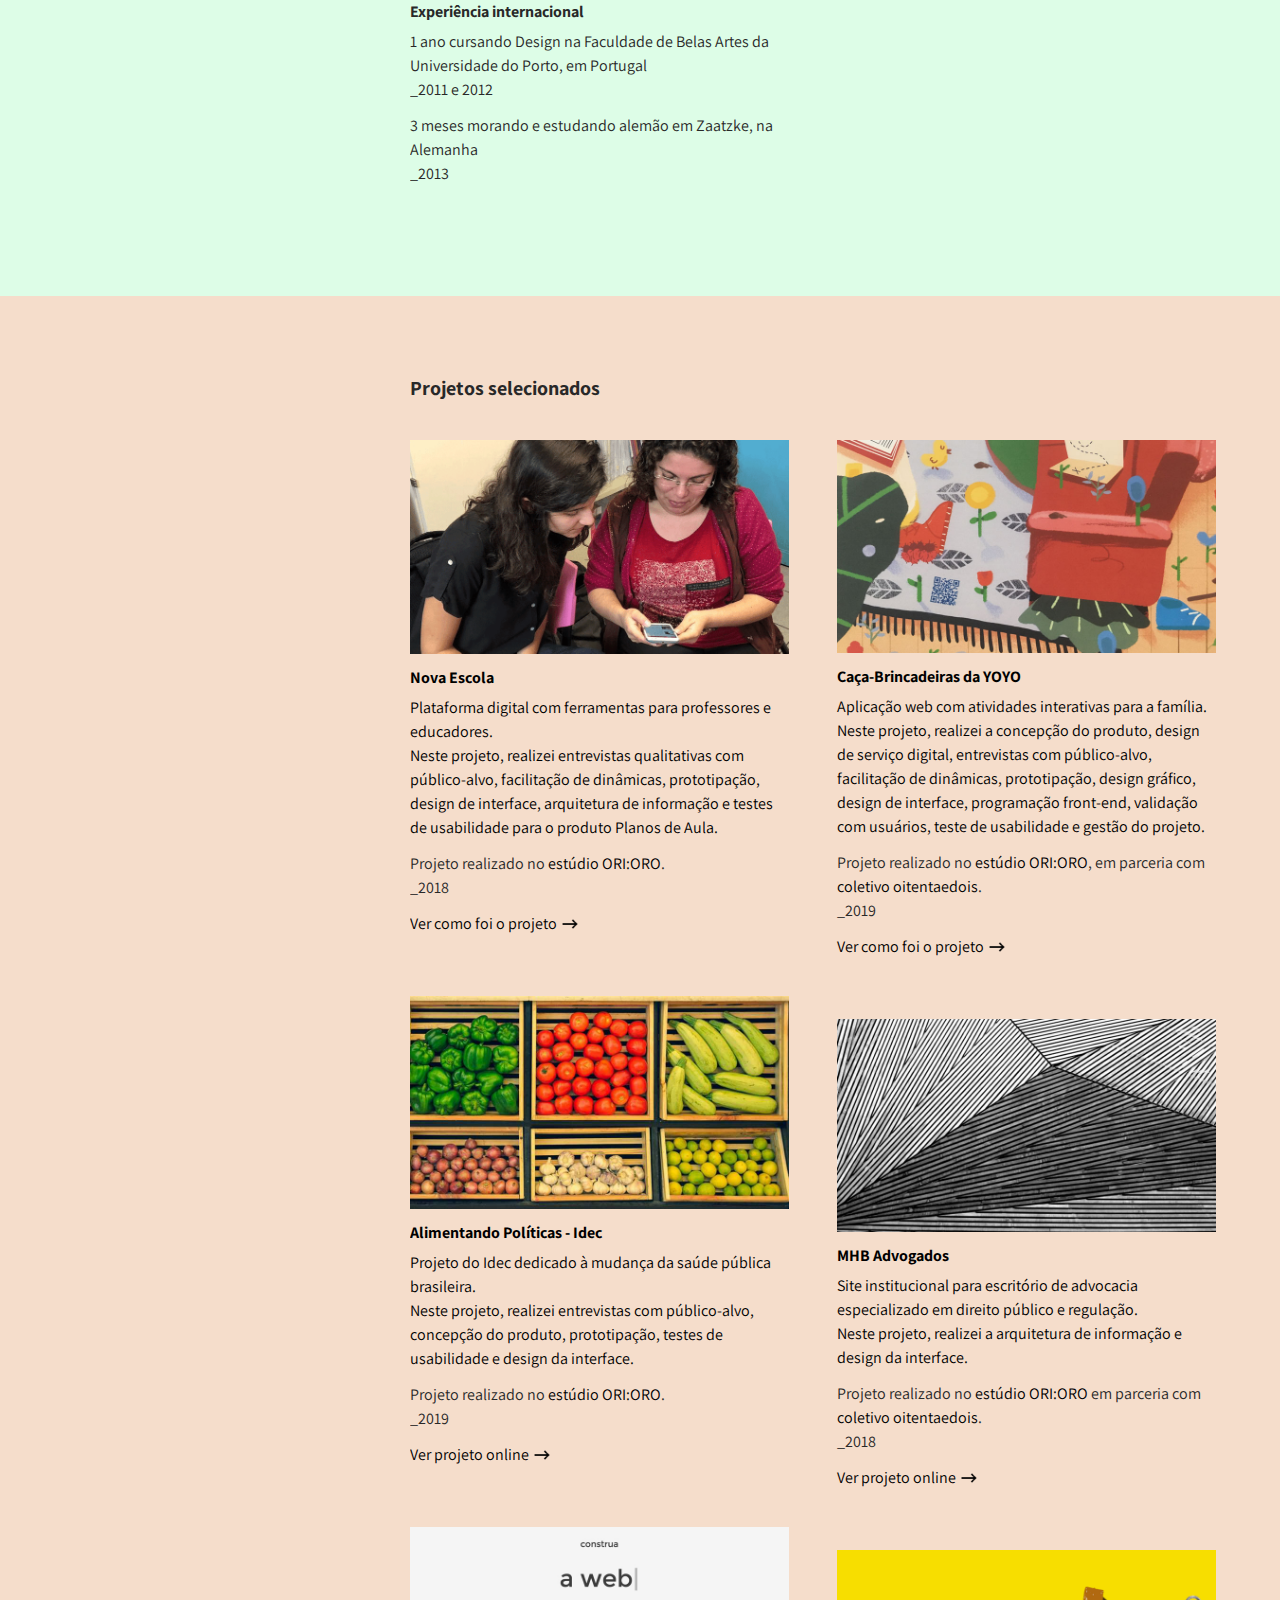
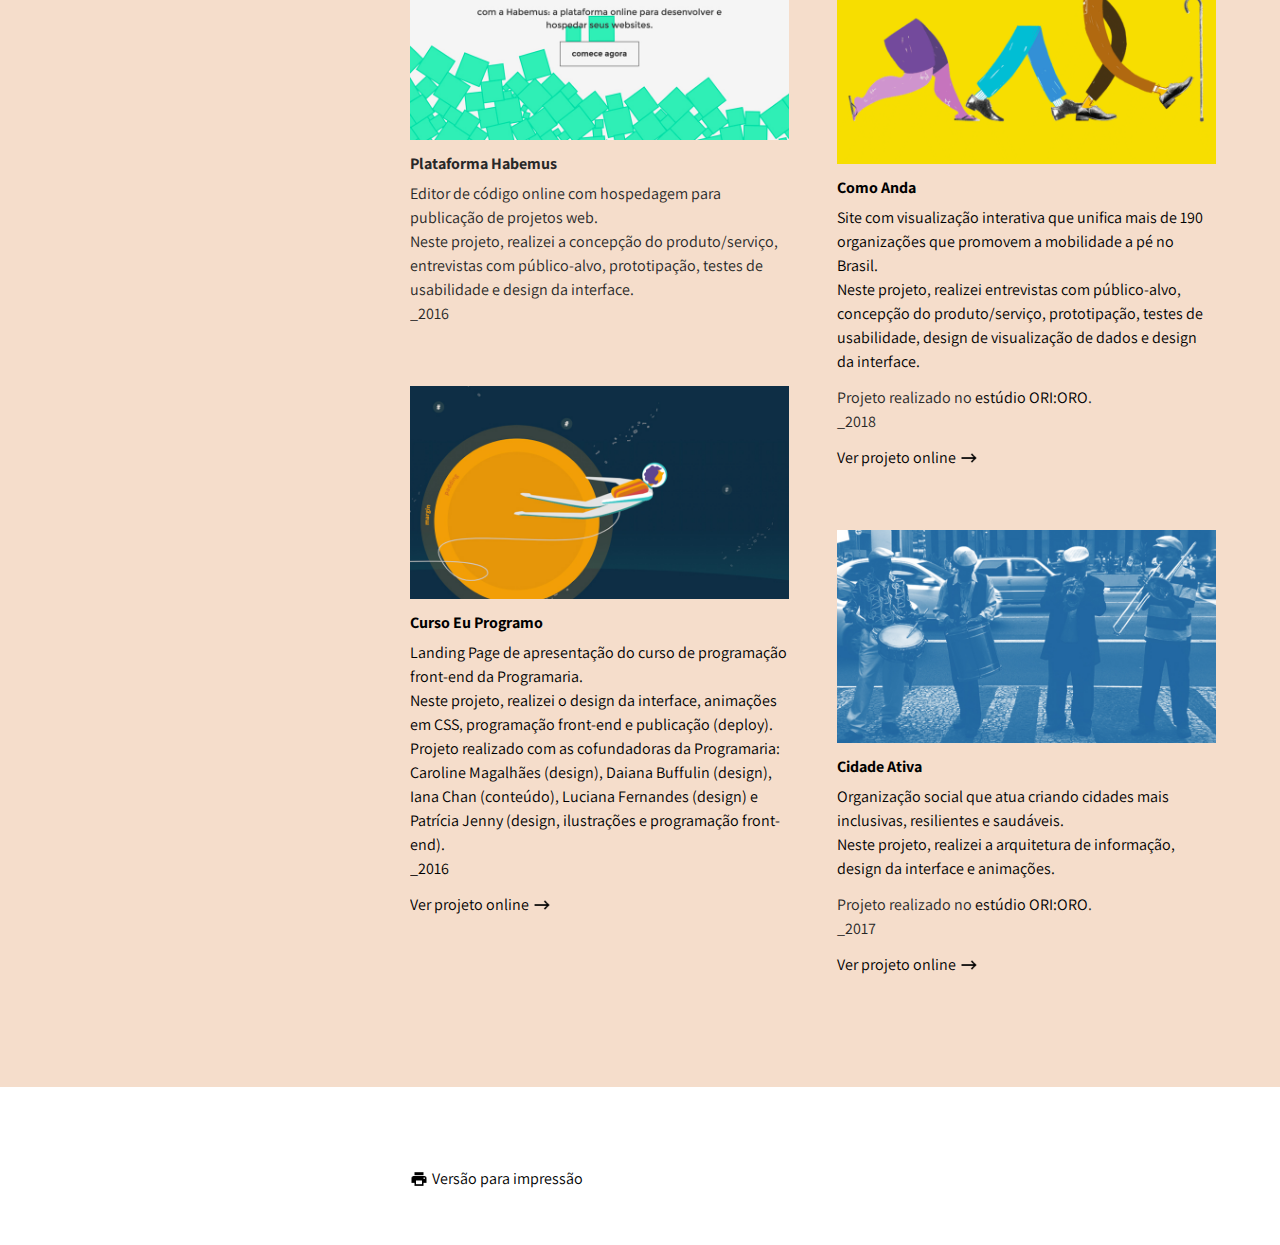
==== commit 760ab37d: "nov 2022 final" ====
--- a/index.html
+++ b/index.html
@@ -56,9 +56,8 @@
         <div class="fixed-content">
           <div class="identity">
             <strong>Luciana Heuko</strong><br>
-            Product Designer<br>
-            UX | UI<br>
-            Design Lead
+            Product Designer Lead<br>
+            UX | UI
           </div>
           <nav id="main-nav">
             <ul>
@@ -572,7 +571,8 @@
 
         <section class="info-print">
           <p>
-            Versão gerada automaticamente a partir do portfolio online disponível em: https://lucianaheuko.github.io/portfolio/
+            Versão gerada automaticamente a partir do portfolio online disponível em:<br>
+            https://lucianaheuko.github.io/portfolio/
           </p>
         </section>
 
--- a/style/style.css
+++ b/style/style.css
@@ -90,7 +90,7 @@
 }
 
 .content-item {
-  margin-bottom: 40px;
+  margin-bottom: 60px;
 }
 
 p {
@@ -194,7 +194,7 @@
 
 @media print {
   body {
-    font-size: 11pt;
+    font-size: 10.5pt;
   }
   section,
   footer {
@@ -212,11 +212,11 @@
   }
 
   section {
-    border-bottom: 1px solid #5F5F5F;
+    border-bottom: 1pt solid #5F5F5F;
   }
 
   .content-item {
-    margin-bottom: 5mm;
+    margin-bottom: 7mm;
   }
   h1 {
     font-size: 14pt;
